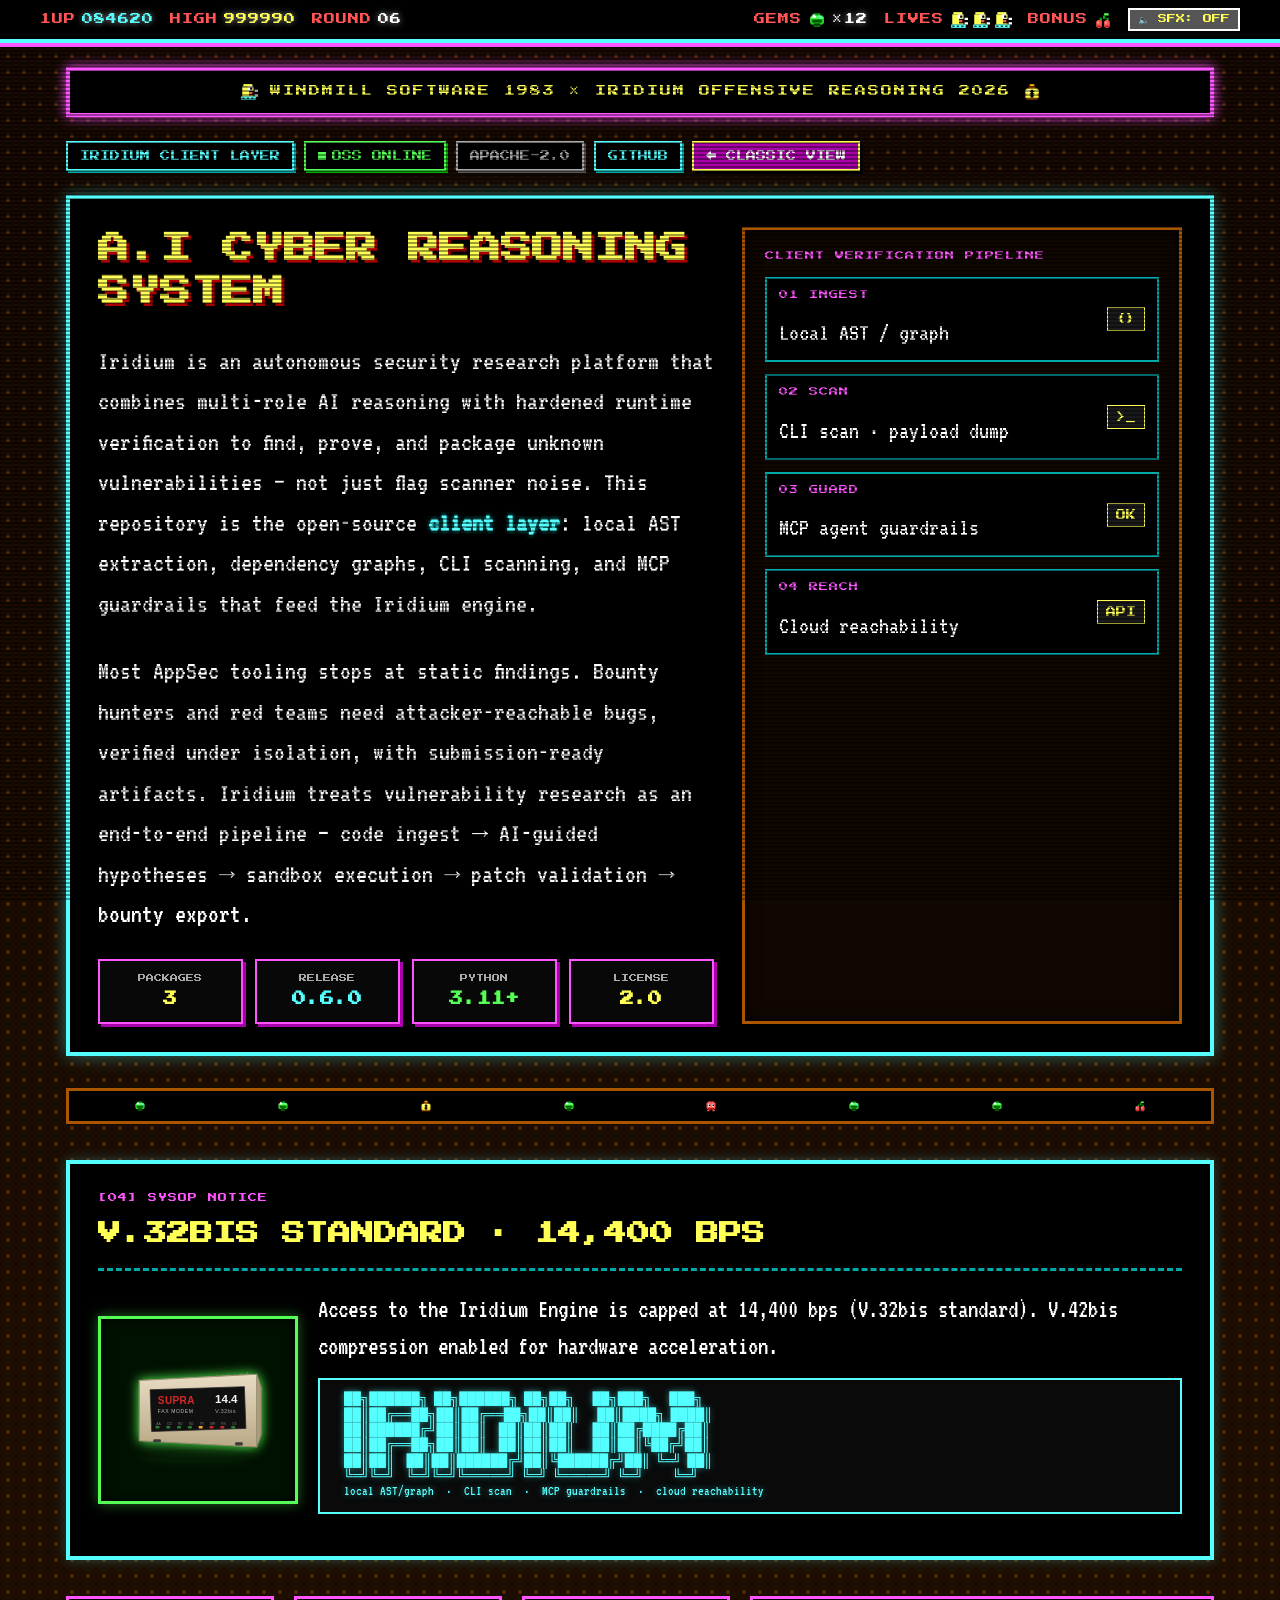
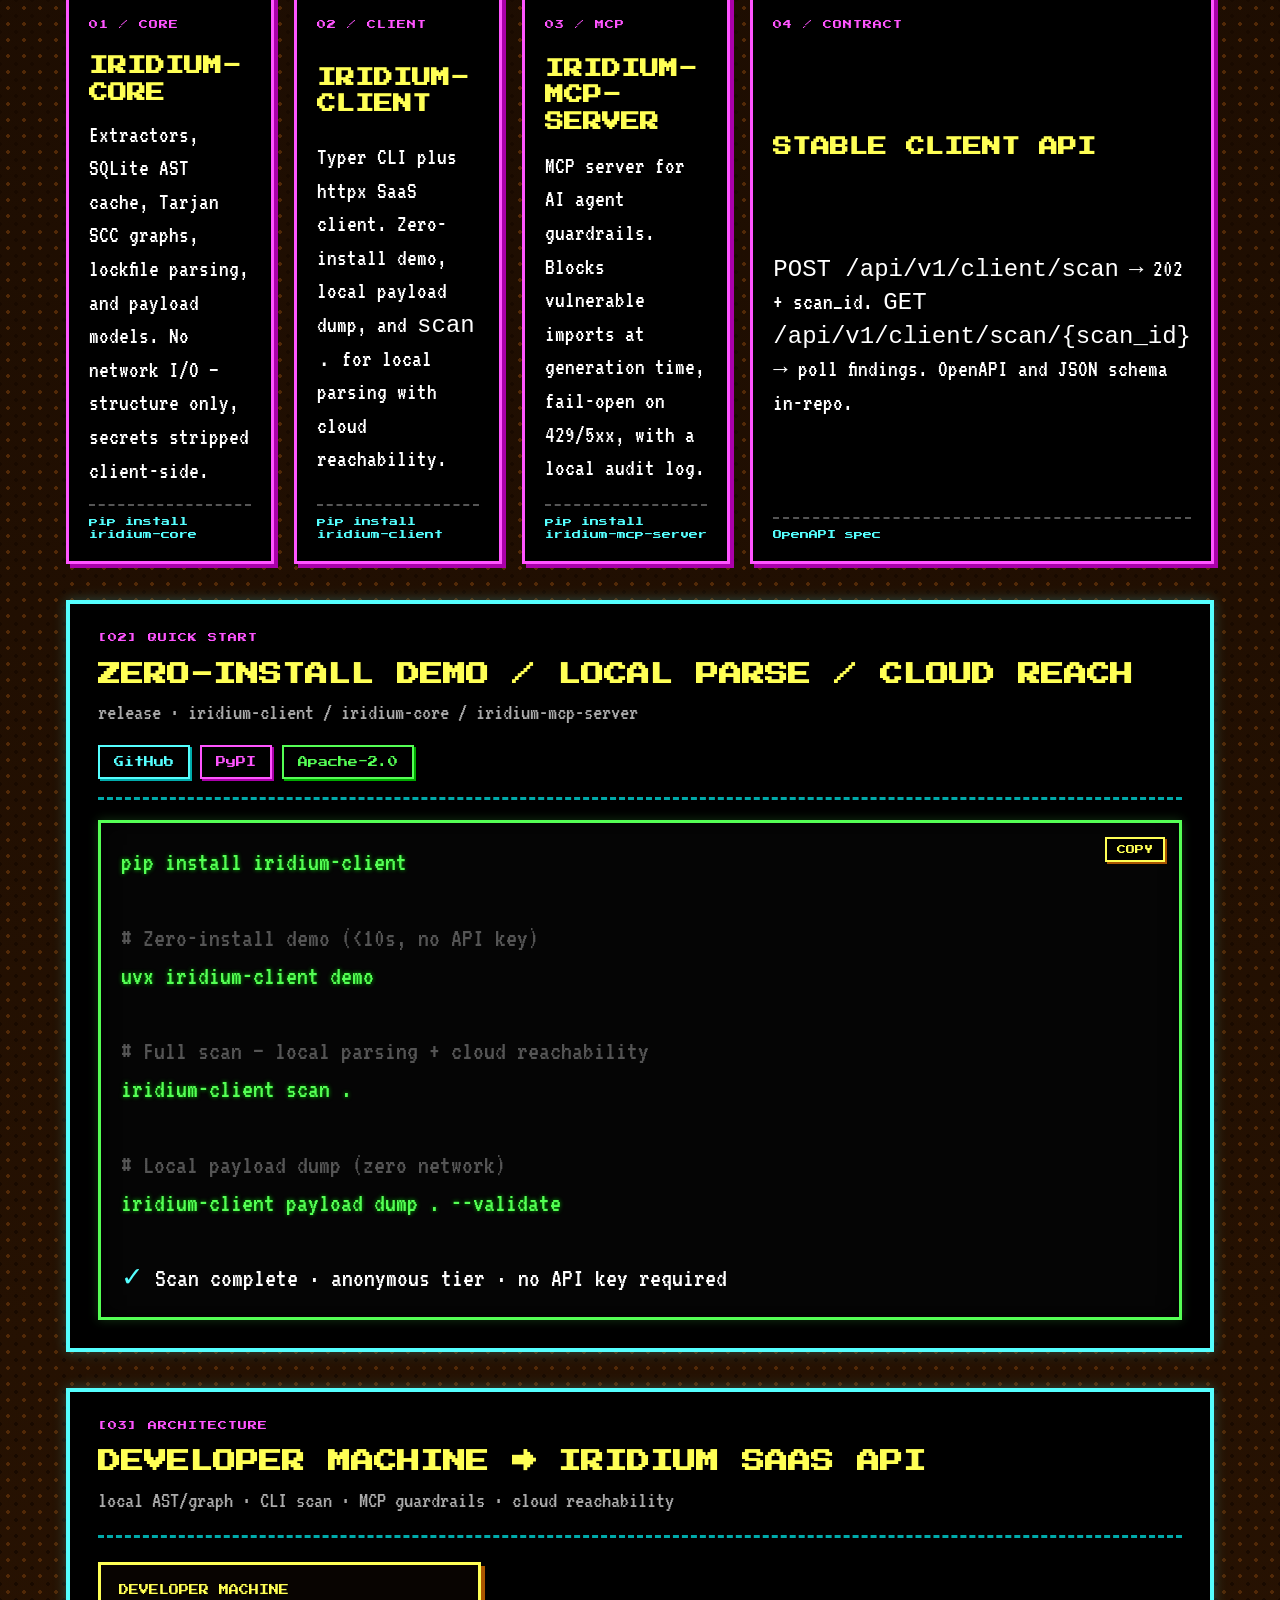
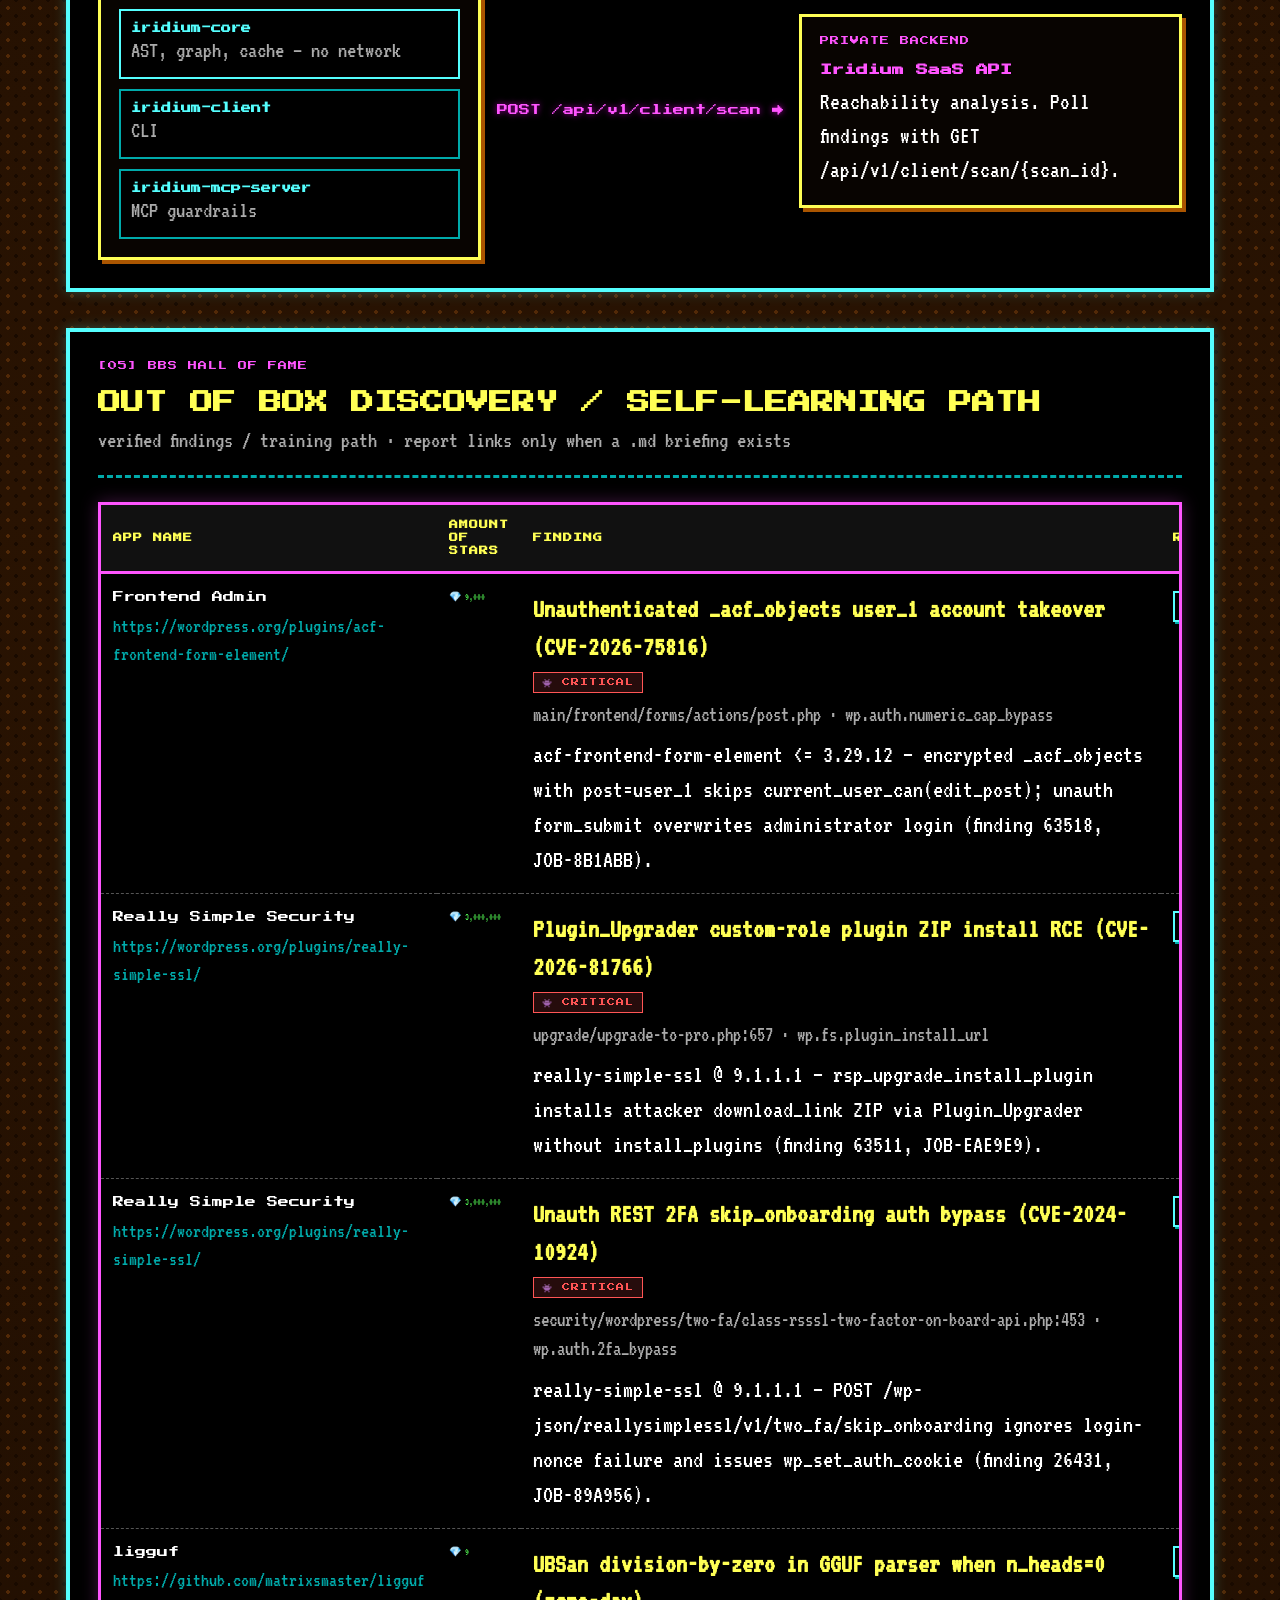
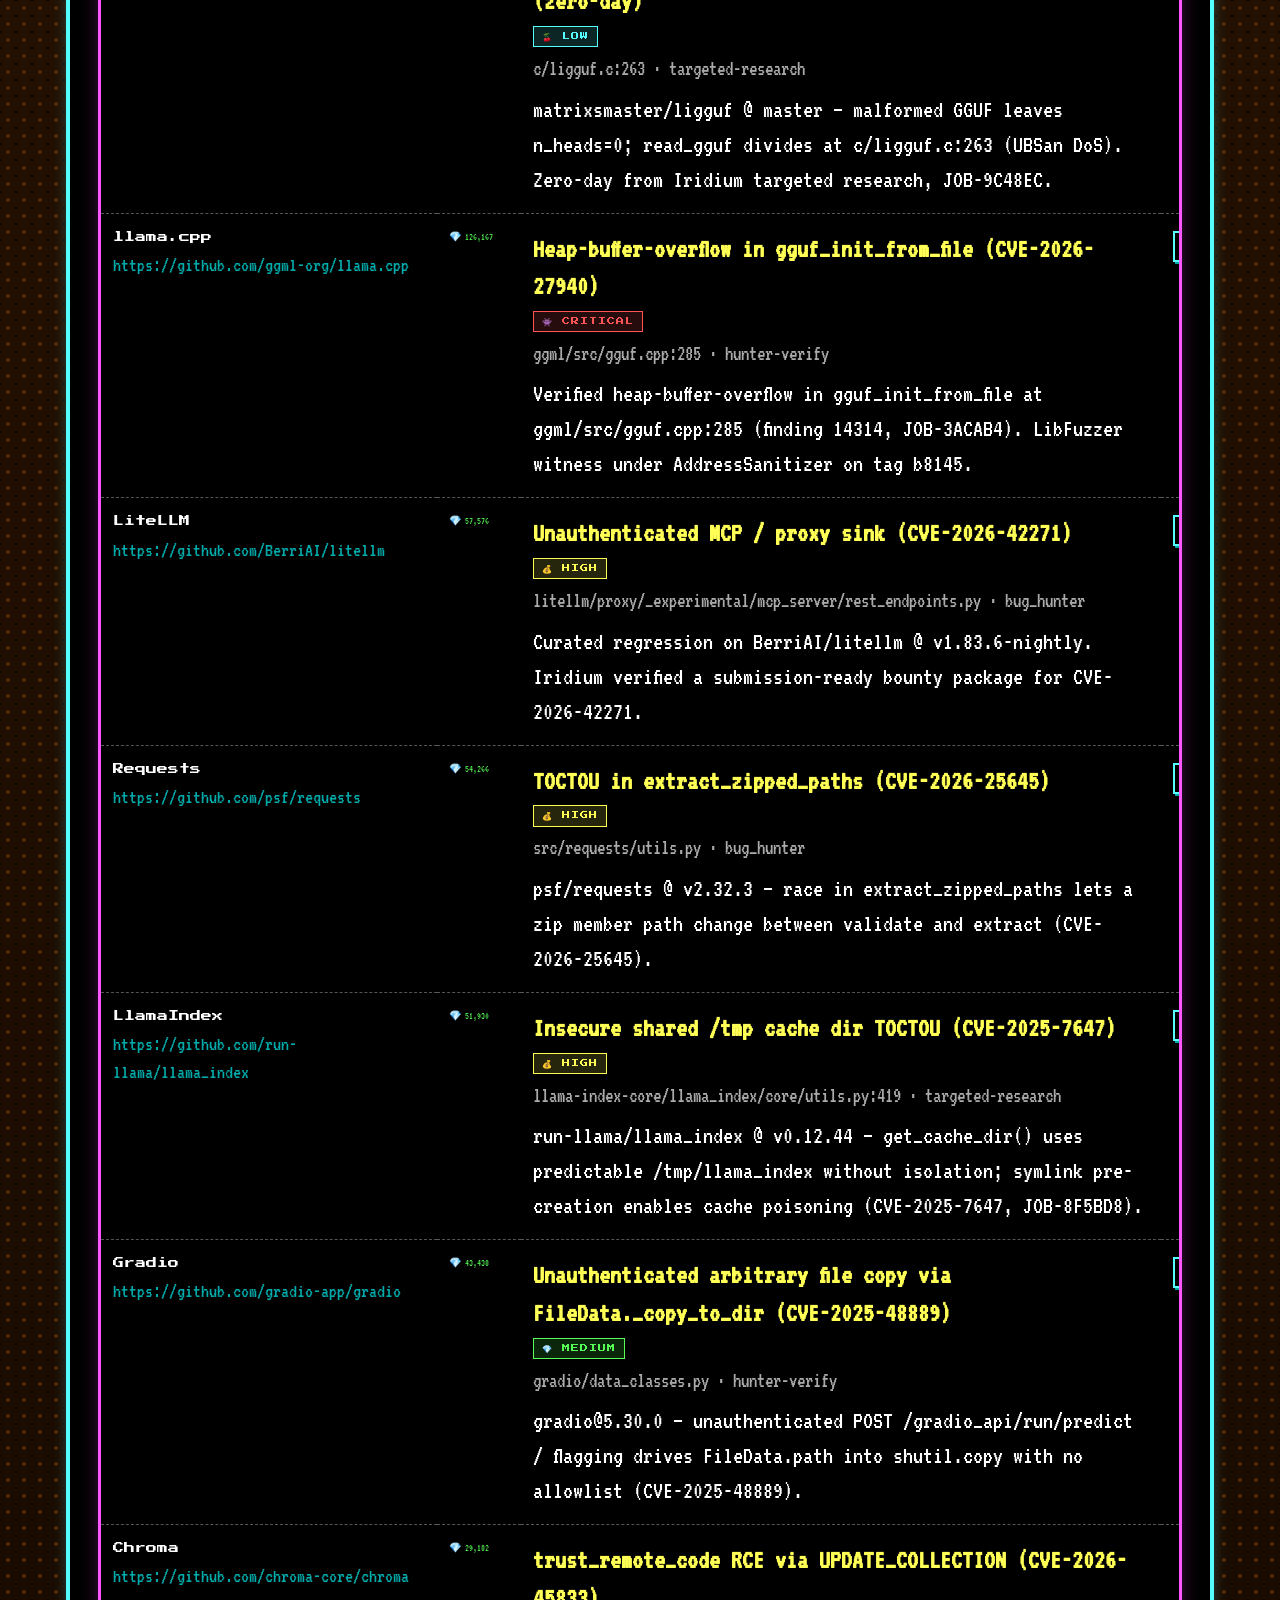
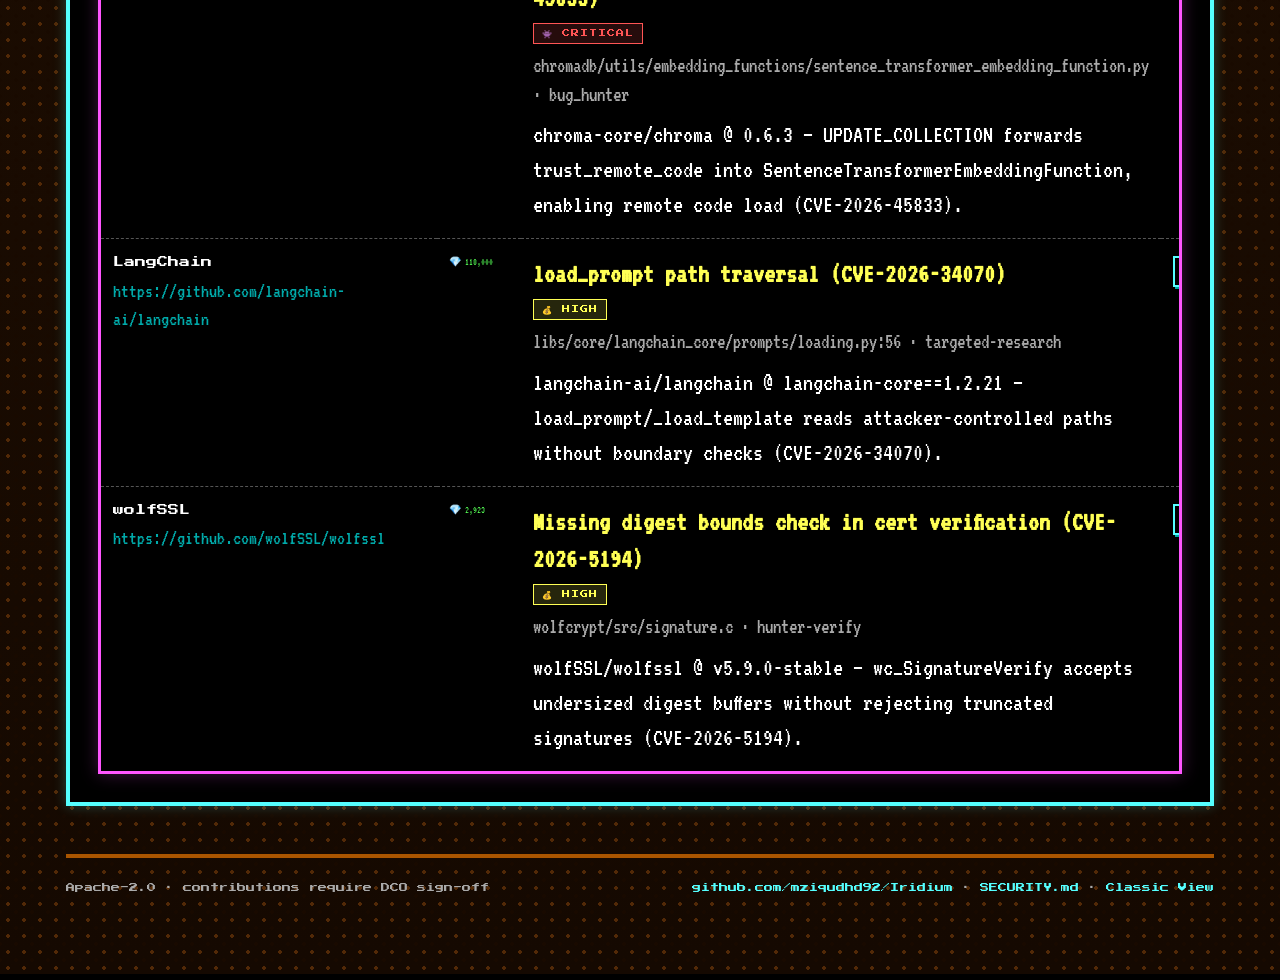
==== docs/digger/index.html @ cd2c3a5d "feat: add classic Digger arcade edition under /digger/ Co-authored-by: Cursor <cursoragent@cursor.co" ====
<!DOCTYPE html>
<html lang="en">
<head>
  <meta charset="UTF-8" />
  <meta name="viewport" content="width=device-width, initial-scale=1.0" />
  <title>Iridium — Digger Edition · A.I Cyber Reasoning System</title>
  <meta name="description" content="Classic 1983 Digger CGA arcade edition of the open-source Iridium client layer: local AST extraction, CLI scanning, MCP guardrails, and cloud reachability." />
  <meta name="theme-color" content="#000000" />
  <meta property="og:title" content="Iridium — Digger Arcade Edition" />
  <meta property="og:description" content="Open-source client layer for the Iridium offensive research platform in 1983 CGA Digger graphics and arcade style." />
  <meta property="og:type" content="website" />
  <link rel="icon" type="image/svg+xml" href="favicon.svg" />
  <link rel="stylesheet" href="styles.css" />
</head>
<body>
  <!-- Inline SVG sprites for Digger, Emeralds, Gold Bags, Nobbins -->
  <svg xmlns="http://www.w3.org/2000/svg" style="display:none;" shape-rendering="crispEdges">
    <defs>
      <symbol id="spr-digger" viewBox="0 0 16 16">
        <rect x="3" y="1" width="8" height="2" fill="#ffff55"/>
        <rect x="2" y="3" width="10" height="9" fill="#ffff55"/>
        <rect x="7" y="3" width="4" height="4" fill="#ffffff"/>
        <rect x="9" y="4" width="2" height="2" fill="#000000"/>
        <rect x="8" y="7" width="6" height="4" fill="#000000"/>
        <rect x="8" y="8" width="3" height="2" fill="#ff5555"/>
        <rect x="13" y="6" width="3" height="2" fill="#ffffff"/>
        <rect x="13" y="10" width="3" height="2" fill="#ffffff"/>
        <rect x="1" y="12" width="13" height="3" fill="#55ffff"/>
        <rect x="2" y="13" width="2" height="1" fill="#000000"/>
        <rect x="6" y="13" width="2" height="1" fill="#000000"/>
        <rect x="10" y="13" width="2" height="1" fill="#000000"/>
      </symbol>
      <symbol id="spr-emerald" viewBox="0 0 16 16">
        <rect x="5" y="2" width="6" height="12" fill="#00aa00"/>
        <rect x="3" y="4" width="10" height="8" fill="#55ff55"/>
        <rect x="2" y="5" width="12" height="6" fill="#55ff55"/>
        <rect x="3" y="7" width="10" height="4" fill="#00aa00"/>
        <rect x="4" y="8" width="8" height="2" fill="#005500"/>
        <rect x="4" y="4" width="3" height="2" fill="#ffffff"/>
        <rect x="4" y="3" width="2" height="1" fill="#ffffff"/>
        <rect x="9" y="4" width="2" height="1" fill="#55ffff"/>
        <rect x="11" y="5" width="1" height="2" fill="#55ffff"/>
        <rect x="5" y="11" width="6" height="2" fill="#003300"/>
      </symbol>
      <symbol id="spr-goldbag" viewBox="0 0 16 16">
        <rect x="6" y="1" width="4" height="2" fill="#ffaa00"/>
        <rect x="5" y="3" width="6" height="2" fill="#aa5500"/>
        <rect x="3" y="5" width="10" height="9" fill="#ffff55"/>
        <rect x="2" y="6" width="12" height="7" fill="#ffff55"/>
        <rect x="3" y="13" width="10" height="2" fill="#aa5500"/>
        <rect x="2" y="9" width="1" height="3" fill="#aa5500"/>
        <rect x="13" y="9" width="1" height="3" fill="#aa5500"/>
        <rect x="7" y="6" width="2" height="7" fill="#000000"/>
        <rect x="6" y="7" width="4" height="1" fill="#000000"/>
        <rect x="6" y="9" width="4" height="1" fill="#000000"/>
        <rect x="6" y="11" width="4" height="1" fill="#000000"/>
        <rect x="4" y="6" width="2" height="2" fill="#ffffff"/>
      </symbol>
      <symbol id="spr-nobbin" viewBox="0 0 16 16">
        <rect x="4" y="2" width="8" height="11" fill="#ff5555"/>
        <rect x="2" y="4" width="12" height="7" fill="#ff5555"/>
        <rect x="3" y="3" width="10" height="9" fill="#ff5555"/>
        <rect x="4" y="11" width="8" height="2" fill="#aa0000"/>
        <rect x="4" y="5" width="3" height="4" fill="#ffffff"/>
        <rect x="9" y="5" width="3" height="4" fill="#ffffff"/>
        <rect x="5" y="6" width="2" height="2" fill="#000000"/>
        <rect x="10" y="6" width="2" height="2" fill="#000000"/>
        <rect x="3" y="13" width="3" height="2" fill="#ff5555"/>
        <rect x="10" y="13" width="3" height="2" fill="#ff5555"/>
      </symbol>
      <symbol id="spr-cherry" viewBox="0 0 16 16">
        <rect x="9" y="2" width="4" height="2" fill="#55ff55"/>
        <rect x="8" y="4" width="2" height="3" fill="#00aa00"/>
        <rect x="5" y="6" width="2" height="3" fill="#00aa00"/>
        <rect x="11" y="6" width="2" height="3" fill="#00aa00"/>
        <rect x="2" y="9" width="5" height="5" fill="#ff5555"/>
        <rect x="3" y="8" width="3" height="7" fill="#ff5555"/>
        <rect x="3" y="10" width="1" height="1" fill="#ffffff"/>
        <rect x="3" y="13" width="3" height="1" fill="#aa0000"/>
        <rect x="9" y="9" width="5" height="5" fill="#ff5555"/>
        <rect x="10" y="8" width="3" height="7" fill="#ff5555"/>
        <rect x="10" y="10" width="1" height="1" fill="#ffffff"/>
        <rect x="10" y="13" width="3" height="1" fill="#aa0000"/>
      </symbol>
    </defs>
  </svg>

  <a class="skip" href="#main">SKIP TO CONTENT</a>

  <!-- TOP DIGGER ARCADE HUD -->
  <header class="arcade-hud" role="banner">
    <div class="hud-inner">
      <div class="hud-group">
        <div class="hud-item">
          <span class="hud-label blink">1UP</span>
          <span class="hud-val cyan" id="hud-score">084620</span>
        </div>
        <div class="hud-item">
          <span class="hud-label">HIGH</span>
          <span class="hud-val yellow">999990</span>
        </div>
        <div class="hud-item">
          <span class="hud-label">ROUND</span>
          <span class="hud-val">06</span>
        </div>
      </div>
      <div class="hud-group">
        <div class="hud-item">
          <span class="hud-label">GEMS</span>
          <svg class="hud-icon"><use href="#spr-emerald"/></svg>
          <span class="hud-val">×12</span>
        </div>
        <div class="hud-item">
          <span class="hud-label">LIVES</span>
          <div class="hud-lives">
            <svg class="hud-icon"><use href="#spr-digger"/></svg>
            <svg class="hud-icon"><use href="#spr-digger"/></svg>
            <svg class="hud-icon"><use href="#spr-digger"/></svg>
          </div>
        </div>
        <div class="hud-item">
          <span class="hud-label">BONUS</span>
          <svg class="hud-icon"><use href="#spr-cherry"/></svg>
        </div>
        <button id="sound-toggle" class="hud-btn" type="button" aria-label="Toggle retro sound effects">🔈 SFX: OFF</button>
      </div>
    </div>
  </header>

  <main id="main" class="wrap">
    <!-- ARCADE MARQUEE BANNER -->
    <div class="digger-marquee">
      <div class="marquee-text">
        <svg class="hud-icon"><use href="#spr-digger"/></svg>
        <span>WINDMILL SOFTWARE 1983 × IRIDIUM OFFENSIVE REASONING 2026</span>
        <svg class="hud-icon"><use href="#spr-goldbag"/></svg>
      </div>
    </div>

    <!-- KICKER NAVIGATION -->
    <div class="kicker">
      <span class="pill">Iridium Client Layer</span>
      <span class="pill live">Oss Online</span>
      <span class="pill mute">Apache-2.0</span>
      <a class="pill" href="https://github.com/mziqudhd92/Iridium" target="_blank" rel="noopener noreferrer">GitHub</a>
      <a class="pill digger-exit" href="../">← Classic View</a>
    </div>

    <!-- HERO SECTION -->
    <section class="hero">
      <div class="hero-grid">
        <div>
          <h1>A.I Cyber Reasoning System</h1>
          <p class="lede">
            Iridium is an autonomous security research platform that combines multi-role AI reasoning
            with hardened runtime verification to find, prove, and package unknown vulnerabilities —
            not just flag scanner noise. This repository is the open-source
            <strong>client layer</strong>: local AST extraction, dependency graphs, CLI scanning, and
            MCP guardrails that feed the Iridium engine.
          </p>
          <p class="lede">
            Most AppSec tooling stops at static findings. Bounty hunters and red teams need
            attacker-reachable bugs, verified under isolation, with submission-ready artifacts.
            Iridium treats vulnerability research as an end-to-end pipeline — code ingest →
            AI-guided hypotheses → sandbox execution → patch validation → bounty export.
          </p>

          <div class="stats">
            <div class="stat">
              <span>Packages</span>
              <strong>3</strong>
            </div>
            <div class="stat">
              <span>Release</span>
              <strong class="accent">0.6.0</strong>
            </div>
            <div class="stat">
              <span>Python</span>
              <strong class="ok">3.11+</strong>
            </div>
            <div class="stat">
              <span>License</span>
              <strong>2.0</strong>
            </div>
          </div>
        </div>

        <aside class="pipeline" aria-label="Client pipeline">
          <div class="mono-label">Client Verification Pipeline</div>
          <div class="steps">
            <div class="step">
              <div class="step-row">
                <div>
                  <div class="mono-label">01 Ingest</div>
                  <h3>Local AST / graph</h3>
                </div>
                <div class="glyph">{}</div>
              </div>
            </div>
            <div class="step">
              <div class="step-row">
                <div>
                  <div class="mono-label">02 Scan</div>
                  <h3>CLI scan · payload dump</h3>
                </div>
                <div class="glyph">&gt;_</div>
              </div>
            </div>
            <div class="step">
              <div class="step-row">
                <div>
                  <div class="mono-label">03 Guard</div>
                  <h3>MCP agent guardrails</h3>
                </div>
                <div class="glyph">OK</div>
              </div>
            </div>
            <div class="step">
              <div class="step-row">
                <div>
                  <div class="mono-label">04 Reach</div>
                  <h3>Cloud reachability</h3>
                </div>
                <div class="glyph">API</div>
              </div>
            </div>
          </div>
        </aside>
      </div>
    </section>

    <!-- ANIMATED DIGGER TUNNEL STRIP -->
    <div class="digger-tunnel-track" aria-hidden="true">
      <div class="tunnel-gems">
        <svg class="gem-crumb"><use href="#spr-emerald"/></svg>
        <svg class="gem-crumb"><use href="#spr-emerald"/></svg>
        <svg class="gem-crumb"><use href="#spr-goldbag"/></svg>
        <svg class="gem-crumb"><use href="#spr-emerald"/></svg>
        <svg class="gem-crumb"><use href="#spr-nobbin"/></svg>
        <svg class="gem-crumb"><use href="#spr-emerald"/></svg>
        <svg class="gem-crumb"><use href="#spr-emerald"/></svg>
        <svg class="gem-crumb"><use href="#spr-cherry"/></svg>
      </div>
      <div class="digger-cart-anim">
        <svg width="24" height="24"><use href="#spr-digger"/></svg>
      </div>
    </div>

    <!-- [04] SYSOP NOTICE -->
    <section class="panel" aria-labelledby="sysop">
      <div class="panel-head">
        <div>
          <div class="mono-label">[04] SysOp Notice</div>
          <h2 id="sysop">V.32bis standard · 14,400 bps</h2>
        </div>
      </div>
      <div class="sysop">
        <div class="sysop-screen">
          <img src="../assets/v32bis-modem.svg" width="220" height="150" alt="SupraFAXModem 14.4 V.32bis style illustration" />
        </div>
        <div>
          <p>
            Access to the Iridium Engine is capped at 14,400 bps (V.32bis standard).
            V.42bis compression enabled for hardware acceleration.
          </p>
          <pre class="nfo" aria-hidden="true">  ██╗██████╗ ██╗██████╗ ██╗██╗   ██╗███╗   ███╗
  ██║██╔══██╗██║██╔══██╗██║██║   ██║████╗ ████║
  ██║██████╔╝██║██║  ██║██║██║   ██║██╔████╔██║
  ██║██╔══██╗██║██║  ██║██║██║   ██║██║╚██╔╝██║
  ██║██║  ██║██║██████╔╝██║╚██████╔╝██║ ╚═╝ ██║
  ╚═╝╚═╝  ╚═╝╚═╝╚═════╝ ╚═╝ ╚═════╝ ╚═╝     ╚═╝
  local AST/graph  ·  CLI scan  ·  MCP guardrails  ·  cloud reachability</pre>
        </div>
      </div>
    </section>

    <!-- PACKAGES / MODULES -->
    <section class="modules" aria-label="Packages">
      <article class="module">
        <div class="mono-label">01 / Core</div>
        <h2>iridium-core</h2>
        <p>
          Extractors, SQLite AST cache, Tarjan SCC graphs, lockfile parsing, and payload models.
          No network I/O — structure only, secrets stripped client-side.
        </p>
        <a href="https://pypi.org/project/iridium-core/">pip install iridium-core</a>
      </article>
      <article class="module">
        <div class="mono-label">02 / Client</div>
        <h2>iridium-client</h2>
        <p>
          Typer CLI plus httpx SaaS client. Zero-install demo, local payload dump, and
          <code>scan .</code> for local parsing with cloud reachability.
        </p>
        <a href="https://pypi.org/project/iridium-client/">pip install iridium-client</a>
      </article>
      <article class="module">
        <div class="mono-label">03 / Mcp</div>
        <h2>iridium-mcp-server</h2>
        <p>
          MCP server for AI agent guardrails. Blocks vulnerable imports at generation time,
          fail-open on 429/5xx, with a local audit log.
        </p>
        <a href="https://pypi.org/project/iridium-mcp-server/">pip install iridium-mcp-server</a>
      </article>
      <article class="module">
        <div class="mono-label">04 / Contract</div>
        <h2>Stable client API</h2>
        <p>
          <code>POST /api/v1/client/scan</code> → 202 + scan_id.
          <code>GET /api/v1/client/scan/{scan_id}</code> → poll findings.
          OpenAPI and JSON schema in-repo.
        </p>
        <a href="https://github.com/mziqudhd92/Iridium/blob/main/openapi/client-scan-api-v1.yaml">OpenAPI spec</a>
      </article>
    </section>

    <!-- [02] QUICK START -->
    <section class="panel" aria-labelledby="quickstart">
      <div class="panel-head">
        <div>
          <div class="mono-label">[02] Quick Start</div>
          <h2 id="quickstart">zero-install demo / local parse / cloud reach</h2>
          <p>release · iridium-client / iridium-core / iridium-mcp-server</p>
        </div>
        <div class="actions">
          <a class="btn" href="https://github.com/mziqudhd92/Iridium">GitHub</a>
          <a class="btn ghost" href="https://pypi.org/project/iridium-client/">PyPI</a>
          <a class="btn ok" href="https://github.com/mziqudhd92/Iridium/blob/main/LICENSE">Apache-2.0</a>
        </div>
      </div>

      <div class="term-wrap">
        <button class="copy" type="button" data-copy="pip install iridium-client

# Zero-install demo (&lt;10s, no API key)
uvx iridium-client demo

# Full scan — local parsing + cloud reachability
iridium-client scan .

# Local payload dump (zero network)
iridium-client payload dump . --validate">COPY</button>
        <pre class="term"><span class="cmd">pip install iridium-client</span>

<span class="cmt"># Zero-install demo (&lt;10s, no API key)</span>
<span class="cmd">uvx iridium-client demo</span>

<span class="cmt"># Full scan — local parsing + cloud reachability</span>
<span class="cmd">iridium-client scan .</span>

<span class="cmt"># Local payload dump (zero network)</span>
<span class="cmd">iridium-client payload dump . --validate</span>

<span class="ok">✓</span> Scan complete · anonymous tier · no API key required</pre>
      </div>
    </section>

    <!-- [03] ARCHITECTURE -->
    <section class="panel" aria-labelledby="architecture">
      <div class="panel-head">
        <div>
          <div class="mono-label">[03] Architecture</div>
          <h2 id="architecture">developer machine → Iridium SaaS API</h2>
          <p>local AST/graph · CLI scan · MCP guardrails · cloud reachability</p>
        </div>
      </div>

      <div class="flow">
        <div class="local">
          <div class="local-title">Developer machine</div>
          <div class="nodes">
            <div class="node span">
              <strong>iridium-core</strong>
              <span>AST, graph, cache — no network</span>
            </div>
            <div class="node">
              <strong>iridium-client</strong>
              <span>CLI</span>
            </div>
            <div class="node">
              <strong>iridium-mcp-server</strong>
              <span>MCP guardrails</span>
            </div>
          </div>
        </div>
        <div class="arrow">POST /api/v1/client/scan →</div>
        <div class="arrow mobile">↓ POST /api/v1/client/scan</div>
        <div class="cloud">
          <div class="mono-label">Private backend</div>
          <strong>Iridium SaaS API</strong>
          <p>Reachability analysis. Poll findings with GET /api/v1/client/scan/{scan_id}.</p>
        </div>
      </div>
    </section>

    <!-- [05] BBS HALL OF FAME -->
    <section class="panel hall-of-fame" aria-labelledby="hall">
      <div class="panel-head">
        <div>
          <div class="mono-label">[05] BBS Hall Of Fame</div>
          <h2 id="hall">out of box discovery / self-learning path</h2>
          <p>verified findings / training path · report links only when a .md briefing exists</p>
        </div>
      </div>
      <div class="board-wrap" data-findings-board>
        <table class="board">
          <thead>
            <tr>
              <th>App Name</th>
              <th>Amount Of Stars</th>
              <th>Finding</th>
              <th>Report</th>
              <th>PoC</th>
            </tr>
          </thead>
          <tbody data-findings-rows>
            <tr>
              <td class="board-empty" colspan="5">LOADING ARCADE FINDINGS BOARD…</td>
            </tr>
          </tbody>
        </table>
      </div>
    </section>

    <footer>
      <span>Apache-2.0 · contributions require DCO sign-off</span>
      <span>
        <a href="https://github.com/mziqudhd92/Iridium">github.com/mziqudhd92/Iridium</a>
        ·
        <a href="https://github.com/mziqudhd92/Iridium/blob/main/SECURITY.md">SECURITY.md</a>
        ·
        <a href="../">Classic View</a>
      </span>
    </footer>
  </main>

  <!-- CRT TERMINAL MODAL -->
  <div id="term-modal" class="modal" hidden>
    <div class="crt" role="dialog" aria-modal="true" aria-labelledby="crt-title">
      <div class="crt-bar">
        <span id="crt-title" class="crt-title" data-crt-title>DIGGER TTY // 1983 IBM-PC</span>
        <button type="button" class="crt-x" data-crt-close aria-label="Close terminal">×</button>
      </div>
      <div class="crt-screen" data-crt-screen></div>
    </div>
  </div>

  <script src="audio.js"></script>
  <script src="board.js"></script>
</body>
</html>
---- docs/digger/styles.css ----
@import url('https://fonts.googleapis.com/css2?family=Press+Start+2P&family=VT323&display=swap');

:root {
  --cga-black: #000000;
  --cga-cyan: #55ffff;
  --cga-cyan-dim: #00aaaa;
  --cga-magenta: #ff55ff;
  --cga-magenta-dim: #aa00aa;
  --cga-white: #ffffff;
  --cga-gray: #aaaaaa;
  --cga-dark-gray: #555555;
  --cga-green: #55ff55;
  --cga-green-dim: #00aa00;
  --cga-red: #ff5555;
  --cga-red-dim: #aa0000;
  --cga-yellow: #ffff55;
  --cga-brown: #aa5500;
  --cga-dirt: #2e1502;
  --cga-dirt-dark: #190a00;
  --cga-dirt-light: #522907;

  --pixel-font: 'Press Start 2P', monospace, sans-serif;
  --terminal-font: 'VT323', 'Courier New', monospace;
}

*, *::before, *::after {
  box-sizing: border-box;
}

html {
  background-color: var(--cga-black);
  color: var(--cga-white);
  font-family: var(--terminal-font);
  font-size: 20px;
  line-height: 1.4;
  image-rendering: pixelated;
  scroll-behavior: smooth;
}

body {
  margin: 0;
  padding: 0;
  background-color: var(--cga-black);
  background-image: 
    radial-gradient(var(--cga-dirt-light) 15%, transparent 16%),
    radial-gradient(var(--cga-dirt-dark) 15%, transparent 16%),
    linear-gradient(to bottom, #150901 0%, #291302 50%, #150901 100%);
  background-size: 16px 16px, 16px 16px, 100% 100%;
  background-position: 0 0, 8px 8px, 0 0;
  position: relative;
  min-height: 100vh;
}

/* CRT Scanlines Overlay */
body::before {
  content: " ";
  display: block;
  position: fixed;
  top: 0; left: 0; bottom: 0; right: 0;
  background: linear-gradient(rgba(18, 16, 16, 0) 50%, rgba(0, 0, 0, 0.45) 50%);
  background-size: 100% 4px;
  z-index: 999;
  pointer-events: none;
  opacity: 0.85;
}

/* Subtle CRT phosphor screen flicker */
body::after {
  content: " ";
  display: block;
  position: fixed;
  top: 0; left: 0; bottom: 0; right: 0;
  background: rgba(85, 255, 255, 0.015);
  opacity: 0;
  z-index: 998;
  pointer-events: none;
  animation: crtFlicker 0.15s infinite;
}

@keyframes crtFlicker {
  0% { opacity: 0.02; }
  50% { opacity: 0; }
  100% { opacity: 0.03; }
}

/* Skip Link */
.skip {
  position: absolute;
  top: -999px;
  left: 10px;
  background: var(--cga-yellow);
  color: var(--cga-black);
  padding: 8px 16px;
  font-family: var(--pixel-font);
  font-size: 10px;
  z-index: 10000;
  text-decoration: none;
}
.skip:focus {
  top: 10px;
}

/* ARCADE TOP HUD BAR */
.arcade-hud {
  position: sticky;
  top: 0;
  z-index: 1000;
  background: var(--cga-black);
  border-bottom: 4px solid var(--cga-cyan);
  box-shadow: 0 4px 0 var(--cga-magenta);
  padding: 8px 16px;
}

.hud-inner {
  max-width: 1200px;
  margin: 0 auto;
  display: flex;
  flex-wrap: wrap;
  align-items: center;
  justify-content: space-between;
  gap: 12px;
  font-family: var(--pixel-font);
  font-size: 11px;
  letter-spacing: 1px;
}

.hud-group {
  display: flex;
  align-items: center;
  gap: 16px;
  flex-wrap: wrap;
}

.hud-item {
  display: flex;
  align-items: center;
  gap: 6px;
}

.hud-label {
  color: var(--cga-red);
}
.hud-label.blink {
  animation: hudBlink 0.9s step-start infinite;
}
@keyframes hudBlink {
  50% { opacity: 0; }
}

.hud-val {
  color: var(--cga-white);
  text-shadow: 0 0 6px rgba(255, 255, 255, 0.6);
}

.hud-val.cyan {
  color: var(--cga-cyan);
}
.hud-val.yellow {
  color: var(--cga-yellow);
}

.score-pop {
  animation: popScale 0.3s ease-out;
  color: var(--cga-green) !important;
}
@keyframes popScale {
  0% { transform: scale(1); }
  50% { transform: scale(1.35); }
  100% { transform: scale(1); }
}

.hud-lives {
  display: flex;
  gap: 4px;
}

.hud-icon {
  width: 18px;
  height: 18px;
  vertical-align: middle;
}

.hud-btn {
  background: var(--cga-dark-gray);
  border: 2px solid var(--cga-white);
  color: var(--cga-yellow);
  font-family: var(--pixel-font);
  font-size: 9px;
  padding: 4px 8px;
  cursor: pointer;
  text-transform: uppercase;
  transition: all 0.1s;
}
.hud-btn:hover {
  background: var(--cga-cyan-dim);
  color: var(--cga-white);
}
.hud-btn.sfx-active {
  background: var(--cga-green-dim);
  color: var(--cga-white);
  border-color: var(--cga-green);
}

/* MAIN WRAPPER */
.wrap {
  max-width: 1180px;
  margin: 0 auto;
  padding: 24px 16px 80px;
}

/* MARQUEE BANNER */
.digger-marquee {
  background: var(--cga-black);
  border: 4px solid var(--cga-magenta);
  box-shadow: 0 0 12px var(--cga-magenta);
  padding: 12px 16px;
  margin-bottom: 24px;
  text-align: center;
}
.marquee-text {
  font-family: var(--pixel-font);
  font-size: 11px;
  color: var(--cga-yellow);
  text-transform: uppercase;
  letter-spacing: 2px;
  display: flex;
  align-items: center;
  justify-content: center;
  gap: 12px;
  flex-wrap: wrap;
}

/* KICKER PILLS */
.kicker {
  display: flex;
  flex-wrap: wrap;
  gap: 10px;
  margin-bottom: 24px;
}

.pill {
  display: inline-flex;
  align-items: center;
  gap: 6px;
  background: var(--cga-black);
  border: 2px solid var(--cga-cyan);
  color: var(--cga-cyan);
  font-family: var(--pixel-font);
  font-size: 10px;
  padding: 6px 12px;
  text-decoration: none;
  text-transform: uppercase;
  box-shadow: 2px 2px 0 var(--cga-cyan-dim);
}

.pill.live {
  border-color: var(--cga-green);
  color: var(--cga-green);
  box-shadow: 2px 2px 0 var(--cga-green-dim);
}
.pill.live::before {
  content: "";
  display: inline-block;
  width: 8px;
  height: 8px;
  background: var(--cga-green);
  animation: pulseDot 1s infinite alternate;
}
@keyframes pulseDot {
  0% { opacity: 0.3; }
  100% { opacity: 1; }
}

.pill.mute {
  border-color: var(--cga-gray);
  color: var(--cga-gray);
  box-shadow: 2px 2px 0 var(--cga-dark-gray);
}

.pill.accent {
  border-color: var(--cga-magenta);
  color: var(--cga-magenta);
  box-shadow: 2px 2px 0 var(--cga-magenta-dim);
}

.pill.digger-exit {
  background: var(--cga-magenta-dim);
  border-color: var(--cga-yellow);
  color: var(--cga-white);
  box-shadow: 3px 3px 0 var(--cga-black);
  animation: exitGlow 2s infinite alternate;
}
@keyframes exitGlow {
  0% { border-color: var(--cga-yellow); }
  100% { border-color: var(--cga-cyan); }
}

/* HERO SECTION */
.hero {
  background: var(--cga-black);
  border: 4px solid var(--cga-cyan);
  box-shadow: 0 0 16px rgba(85, 255, 255, 0.4), inset 0 0 20px rgba(0, 0, 0, 0.8);
  padding: 28px;
  position: relative;
  margin-bottom: 32px;
}

.hero::after {
  content: "";
  position: absolute;
  top: -12px; right: 24px;
  background: var(--cga-black);
  padding: 0 8px;
  font-family: var(--pixel-font);
  font-size: 9px;
  color: var(--cga-magenta);
  text-transform: uppercase;
}

.hero-grid {
  display: grid;
  grid-template-columns: 1fr;
  gap: 28px;
}
@media (min-width: 900px) {
  .hero-grid {
    grid-template-columns: 1.4fr 1fr;
  }
}

h1 {
  font-family: var(--pixel-font);
  font-size: 1.55rem;
  line-height: 1.4;
  color: var(--cga-yellow);
  text-shadow: 3px 3px 0 var(--cga-red-dim);
  margin: 0 0 18px 0;
  text-transform: uppercase;
}

.lede {
  font-family: var(--terminal-font);
  font-size: 1.35rem;
  line-height: 1.5;
  color: var(--cga-white);
  margin-bottom: 16px;
}
.lede strong {
  color: var(--cga-cyan);
  text-shadow: 0 0 4px var(--cga-cyan-dim);
}

/* STATS - ARCADE DIGITAL COUNTERS */
.stats {
  display: grid;
  grid-template-columns: repeat(2, 1fr);
  gap: 12px;
  margin-top: 24px;
}
@media (min-width: 500px) {
  .stats {
    grid-template-columns: repeat(4, 1fr);
  }
}

.stat {
  background: #080808;
  border: 2px solid var(--cga-magenta);
  padding: 12px 10px;
  text-align: center;
  box-shadow: 3px 3px 0 var(--cga-magenta-dim);
}
.stat span {
  display: block;
  font-family: var(--pixel-font);
  font-size: 8px;
  color: var(--cga-gray);
  text-transform: uppercase;
  margin-bottom: 6px;
}
.stat strong {
  display: block;
  font-family: var(--pixel-font);
  font-size: 14px;
  color: var(--cga-yellow);
}
.stat strong.accent {
  color: var(--cga-cyan);
}
.stat strong.ok {
  color: var(--cga-green);
}

/* PIPELINE ASIDE - EXCAVATED SHAFT */
.pipeline {
  background: #110702;
  border: 3px solid var(--cga-brown);
  padding: 20px;
  position: relative;
  box-shadow: inset 0 0 16px #000000;
}

.mono-label {
  font-family: var(--pixel-font);
  font-size: 9px;
  color: var(--cga-magenta);
  text-transform: uppercase;
  letter-spacing: 1px;
  margin-bottom: 14px;
}

.steps {
  display: flex;
  flex-direction: column;
  gap: 12px;
}

.step {
  background: var(--cga-black);
  border: 2px solid var(--cga-cyan-dim);
  padding: 10px 12px;
  position: relative;
  transition: transform 0.1s;
}
.step:hover {
  transform: translateX(4px);
  border-color: var(--cga-cyan);
  box-shadow: 2px 2px 0 var(--cga-cyan);
}

.step-row {
  display: flex;
  align-items: center;
  justify-content: space-between;
  gap: 8px;
}

.step h3 {
  margin: 4px 0 0;
  font-family: var(--terminal-font);
  font-size: 1.25rem;
  color: var(--cga-white);
  font-weight: normal;
}

.glyph {
  font-family: var(--pixel-font);
  font-size: 10px;
  color: var(--cga-yellow);
  background: #1a1a1a;
  border: 1px solid var(--cga-yellow);
  padding: 4px 8px;
}

/* GENERAL ARCADE PANEL */
.panel {
  background: var(--cga-black);
  border: 4px solid var(--cga-cyan);
  box-shadow: 0 0 12px rgba(85, 255, 255, 0.25);
  padding: 28px;
  margin-top: 36px;
  position: relative;
}

.panel-head {
  display: flex;
  flex-wrap: wrap;
  align-items: flex-end;
  justify-content: space-between;
  gap: 16px;
  padding-bottom: 18px;
  border-bottom: 3px dashed var(--cga-cyan-dim);
  margin-bottom: 20px;
}

.panel-head h2 {
  margin: 8px 0 0;
  font-family: var(--pixel-font);
  font-size: 1.15rem;
  color: var(--cga-yellow);
  text-transform: uppercase;
  line-height: 1.4;
}

.panel-head p {
  margin: 6px 0 0;
  font-family: var(--terminal-font);
  font-size: 1.15rem;
  color: var(--cga-gray);
}

/* SYSOP NOTICE PANEL */
.sysop {
  display: grid;
  gap: 20px;
  margin-top: 20px;
  align-items: center;
}
@media (min-width: 720px) {
  .sysop {
    grid-template-columns: 200px 1fr;
  }
}

.sysop-screen {
  background: #001100;
  border: 3px solid var(--cga-green);
  box-shadow: 0 0 12px rgba(85, 255, 85, 0.4), inset 0 0 12px rgba(0, 0, 0, 0.9);
  padding: 12px;
  text-align: center;
}

.sysop-screen img {
  width: 100%;
  max-width: 180px;
  filter: drop-shadow(0 0 6px var(--cga-green));
}

.sysop p {
  font-family: var(--terminal-font);
  font-size: 1.3rem;
  color: var(--cga-white);
  margin: 0 0 12px 0;
}

.nfo {
  background: #0a0a0a;
  border: 2px solid var(--cga-cyan);
  padding: 12px;
  overflow-x: auto;
  font-family: var(--terminal-font);
  font-size: 14px;
  line-height: 1.1;
  color: var(--cga-cyan);
  white-space: pre;
  text-shadow: 0 0 6px rgba(85, 255, 255, 0.5);
}

/* MODULES / PACKAGES CARDS */
.modules {
  display: grid;
  grid-template-columns: 1fr;
  gap: 20px;
  margin-top: 36px;
}
@media (min-width: 600px) {
  .modules {
    grid-template-columns: repeat(2, 1fr);
  }
}
@media (min-width: 1000px) {
  .modules {
    grid-template-columns: repeat(4, 1fr);
  }
}

.module {
  background: var(--cga-black);
  border: 3px solid var(--cga-magenta);
  box-shadow: 4px 4px 0 var(--cga-magenta-dim);
  padding: 20px;
  display: flex;
  flex-direction: column;
  justify-content: space-between;
  position: relative;
  transition: transform 0.1s, box-shadow 0.1s;
}
.module:hover {
  transform: translateY(-4px);
  box-shadow: 4px 8px 0 var(--cga-cyan);
  border-color: var(--cga-cyan);
}

.module h2 {
  font-family: var(--pixel-font);
  font-size: 0.95rem;
  color: var(--cga-yellow);
  margin: 8px 0 12px 0;
  text-transform: uppercase;
}

.module p {
  font-family: var(--terminal-font);
  font-size: 1.2rem;
  color: var(--cga-white);
  line-height: 1.4;
  margin: 0 0 16px 0;
}

.module a {
  font-family: var(--pixel-font);
  font-size: 9px;
  color: var(--cga-cyan);
  text-decoration: none;
  border-top: 2px dashed var(--cga-dark-gray);
  padding-top: 10px;
  display: inline-block;
  transition: color 0.1s;
}
.module a:hover {
  color: var(--cga-green);
}

/* BUTTONS */
.actions {
  display: flex;
  flex-wrap: wrap;
  gap: 10px;
}

.btn {
  display: inline-flex;
  align-items: center;
  gap: 6px;
  background: var(--cga-black);
  border: 2px solid var(--cga-cyan);
  color: var(--cga-cyan);
  padding: 8px 14px;
  font-family: var(--pixel-font);
  font-size: 10px;
  text-decoration: none;
  cursor: pointer;
  box-shadow: 2px 2px 0 var(--cga-cyan-dim);
  transition: all 0.1s;
}
.btn:hover {
  background: var(--cga-cyan-dim);
  color: var(--cga-white);
  box-shadow: 1px 1px 0 var(--cga-black);
}

.btn.ghost {
  border-color: var(--cga-magenta);
  color: var(--cga-magenta);
  box-shadow: 2px 2px 0 var(--cga-magenta-dim);
}
.btn.ghost:hover {
  background: var(--cga-magenta-dim);
  color: var(--cga-white);
}

.btn.ok {
  border-color: var(--cga-green);
  color: var(--cga-green);
  box-shadow: 2px 2px 0 var(--cga-green-dim);
}
.btn.ok:hover {
  background: var(--cga-green-dim);
  color: var(--cga-white);
}

/* QUICK START TERMINAL BOX */
.term-wrap {
  position: relative;
  background: #050505;
  border: 3px solid var(--cga-green);
  box-shadow: inset 0 0 18px rgba(0, 0, 0, 0.95), 0 0 10px rgba(85, 255, 85, 0.2);
  padding: 20px;
  margin-top: 18px;
}

.copy {
  position: absolute;
  top: 14px;
  right: 14px;
  background: var(--cga-black);
  border: 2px solid var(--cga-yellow);
  color: var(--cga-yellow);
  font-family: var(--pixel-font);
  font-size: 9px;
  padding: 6px 10px;
  cursor: pointer;
  box-shadow: 2px 2px 0 var(--cga-brown);
}
.copy:hover {
  background: var(--cga-yellow);
  color: var(--cga-black);
}

.term {
  margin: 0;
  font-family: var(--terminal-font);
  font-size: 1.35rem;
  line-height: 1.4;
  color: var(--cga-white);
  white-space: pre-wrap;
  word-break: break-all;
}

.cmd {
  color: var(--cga-green);
  text-shadow: 0 0 4px var(--cga-green-dim);
}
.cmt {
  color: var(--cga-dark-gray);
}
.ok {
  color: var(--cga-cyan);
}

/* ARCHITECTURE MINING FLOW */
.flow {
  display: grid;
  gap: 16px;
  margin-top: 24px;
}
@media (min-width: 860px) {
  .flow {
    grid-template-columns: 1fr auto 1fr;
    align-items: center;
  }
}

.local, .cloud {
  background: #080401;
  border: 3px solid var(--cga-yellow);
  box-shadow: 4px 4px 0 var(--cga-brown);
  padding: 18px;
}

.local-title {
  font-family: var(--pixel-font);
  font-size: 10px;
  color: var(--cga-yellow);
  text-transform: uppercase;
  margin-bottom: 12px;
}

.nodes {
  display: grid;
  gap: 10px;
}

.node {
  background: var(--cga-black);
  border: 2px solid var(--cga-cyan-dim);
  padding: 10px;
}
.node.span {
  border-color: var(--cga-cyan);
}
.node strong {
  display: block;
  font-family: var(--pixel-font);
  font-size: 10px;
  color: var(--cga-cyan);
}
.node span {
  font-family: var(--terminal-font);
  font-size: 1.15rem;
  color: var(--cga-gray);
}

.arrow {
  display: none;
  font-family: var(--pixel-font);
  font-size: 11px;
  color: var(--cga-magenta);
  text-align: center;
  text-shadow: 0 0 6px var(--cga-magenta-dim);
  animation: arrowPulse 1.2s infinite alternate;
}
@keyframes arrowPulse {
  0% { transform: scale(1); }
  100% { transform: scale(1.08); }
}

.arrow.mobile {
  display: block;
}
@media (min-width: 860px) {
  .arrow {
    display: block;
  }
  .arrow.mobile {
    display: none;
  }
}

.cloud strong {
  display: block;
  font-family: var(--pixel-font);
  font-size: 12px;
  color: var(--cga-magenta);
  margin-top: 6px;
}
.cloud p {
  font-family: var(--terminal-font);
  font-size: 1.2rem;
  color: var(--cga-white);
  margin: 8px 0 0 0;
}

/* DIGGER HIGH SCORE BOARD (HALL OF FAME) */
.board-wrap {
  margin-top: 24px;
  overflow-x: auto;
  border: 3px solid var(--cga-magenta);
  box-shadow: 0 0 16px rgba(255, 85, 255, 0.25);
  background: var(--cga-black);
}

.board {
  width: 100%;
  min-width: 860px;
  border-collapse: collapse;
  text-align: left;
}

.board th {
  padding: 14px 12px;
  font-family: var(--pixel-font);
  font-size: 9px;
  letter-spacing: 1px;
  text-transform: uppercase;
  color: var(--cga-yellow);
  background: #111111;
  border-bottom: 3px solid var(--cga-magenta);
}

.board td {
  padding: 16px 12px;
  vertical-align: top;
  border-top: 1px dashed var(--cga-dark-gray);
  font-family: var(--terminal-font);
}

.board tr:hover td {
  background: rgba(85, 255, 255, 0.05);
}

.board-app {
  font-family: var(--pixel-font);
  font-size: 11px;
  color: var(--cga-white);
}

.board-repo, .board-repo a {
  margin-top: 6px;
  font-family: var(--terminal-font);
  font-size: 1rem;
  color: var(--cga-cyan-dim);
  text-decoration: none;
}
.board-repo a:hover {
  color: var(--cga-cyan);
  text-decoration: underline;
}

.board-stars {
  font-family: var(--pixel-font);
  font-size: 10px;
  color: var(--cga-green);
  white-space: nowrap;
}

.gem-sparkle {
  display: inline-block;
  animation: gemGlint 1.8s infinite;
}
@keyframes gemGlint {
  0%, 100% { transform: scale(1); filter: brightness(1); }
  50% { transform: scale(1.25); filter: brightness(1.5) drop-shadow(0 0 4px var(--cga-green)); }
}

.board-title {
  font-family: var(--terminal-font);
  font-size: 1.35rem;
  font-weight: bold;
  color: var(--cga-yellow);
}

.board-sev {
  display: inline-block;
  margin-top: 6px;
  padding: 4px 8px;
  font-family: var(--pixel-font);
  font-size: 8px;
  text-transform: uppercase;
  letter-spacing: 1px;
  border: 1px solid;
}
.board-sev.sev-critical {
  color: var(--cga-red);
  border-color: var(--cga-red);
  background: rgba(255, 85, 85, 0.15);
}
.board-sev.sev-high {
  color: var(--cga-yellow);
  border-color: var(--cga-yellow);
  background: rgba(255, 255, 85, 0.15);
}
.board-sev.sev-medium {
  color: var(--cga-green);
  border-color: var(--cga-green);
  background: rgba(85, 255, 85, 0.15);
}
.board-sev.sev-low {
  color: var(--cga-cyan);
  border-color: var(--cga-cyan);
  background: rgba(85, 255, 255, 0.15);
}

.board-meta {
  margin-top: 6px;
  font-family: var(--terminal-font);
  font-size: 1.05rem;
  color: var(--cga-gray);
}

.board-sum {
  margin: 8px 0 0;
  font-family: var(--terminal-font);
  font-size: 1.25rem;
  line-height: 1.4;
  color: var(--cga-white);
}

.board-btn {
  font-family: var(--pixel-font);
  font-size: 9px;
  padding: 8px 12px;
  white-space: nowrap;
}

.board-empty {
  text-align: center;
  padding: 36px;
  font-family: var(--pixel-font);
  font-size: 11px;
  color: var(--cga-red);
}

/* FOOTER */
footer {
  margin-top: 48px;
  padding-top: 24px;
  border-top: 4px solid var(--cga-brown);
  display: flex;
  flex-wrap: wrap;
  justify-content: space-between;
  align-items: center;
  gap: 16px;
  font-family: var(--pixel-font);
  font-size: 9px;
  color: var(--cga-gray);
}

footer a {
  color: var(--cga-cyan);
  text-decoration: none;
}
footer a:hover {
  color: var(--cga-yellow);
}

/* CRT TERMINAL MODAL */
.modal {
  position: fixed;
  top: 0; left: 0; width: 100%; height: 100%;
  background: rgba(0, 0, 0, 0.85);
  display: flex;
  align-items: center;
  justify-content: center;
  padding: 20px;
  z-index: 10000;
}
.modal[hidden] {
  display: none;
}

.crt {
  width: 100%;
  max-width: 900px;
  max-height: 90vh;
  background: #000c05;
  border: 8px solid #222222;
  outline: 4px solid var(--cga-green);
  box-shadow: 0 0 30px rgba(85, 255, 85, 0.45);
  display: flex;
  flex-direction: column;
  overflow: hidden;
  position: relative;
}

.crt-bar {
  background: #111111;
  border-bottom: 3px solid var(--cga-green);
  padding: 8px 14px;
  display: flex;
  align-items: center;
  justify-content: space-between;
}

.crt-title {
  font-family: var(--pixel-font);
  font-size: 10px;
  color: var(--cga-green);
}

.crt-x {
  background: var(--cga-red);
  color: var(--cga-black);
  border: none;
  font-family: var(--pixel-font);
  font-size: 11px;
  padding: 4px 8px;
  cursor: pointer;
  font-weight: bold;
}

.crt-screen {
  padding: 24px;
  overflow-y: auto;
  font-family: var(--terminal-font);
  font-size: 1.35rem;
  line-height: 1.4;
  color: var(--cga-green);
  text-shadow: 0 0 4px rgba(85, 255, 85, 0.6);
}

.crt-banner {
  font-family: var(--pixel-font);
  font-size: 13px;
  color: var(--cga-yellow);
  border-bottom: 2px dashed var(--cga-yellow);
  padding-bottom: 8px;
  margin-bottom: 16px;
  text-transform: uppercase;
}

.crt-h {
  font-family: var(--pixel-font);
  font-size: 10px;
  color: var(--cga-cyan);
  margin: 18px 0 8px 0;
  text-transform: uppercase;
}

.crt-p {
  color: var(--cga-white);
  margin-bottom: 12px;
}

.crt-list {
  margin: 8px 0 16px 20px;
  color: var(--cga-white);
}

.crt-code {
  background: #000000;
  border: 2px solid var(--cga-cyan-dim);
  padding: 12px;
  overflow-x: auto;
  margin: 12px 0;
  color: var(--cga-cyan);
}

.crt-code-line {
  display: flex;
  gap: 12px;
}
.crt-code-line .n {
  color: var(--cga-dark-gray);
  user-select: none;
}
.crt-code-line .src {
  white-space: pre;
}

.crt-cursor {
  display: inline-block;
  width: 10px;
  height: 1.2rem;
  background: var(--cga-green);
  animation: crtBlink 0.8s step-start infinite;
  vertical-align: text-bottom;
}
@keyframes crtBlink {
  50% { opacity: 0; }
}

.crt-dim {
  color: var(--cga-gray);
}
.crt-ok {
  color: var(--cga-green);
}
.crt-warn {
  color: var(--cga-red);
}

/* DIGGER ANIMATION STRIP */
.digger-tunnel-track {
  background: var(--cga-black);
  border: 3px solid var(--cga-brown);
  height: 36px;
  position: relative;
  overflow: hidden;
  margin: 16px 0 24px;
}
.digger-cart-anim {
  position: absolute;
  top: 6px;
  left: -40px;
  width: 24px;
  height: 24px;
  animation: diggerDrive 12s linear infinite;
}
@keyframes diggerDrive {
  0% { left: -40px; transform: scaleX(1); }
  48% { left: calc(100% + 10px); transform: scaleX(1); }
  50% { left: calc(100% + 10px); transform: scaleX(-1); }
  98% { left: -40px; transform: scaleX(-1); }
  100% { left: -40px; transform: scaleX(1); }
}

.tunnel-gems {
  display: flex;
  justify-content: space-around;
  align-items: center;
  height: 100%;
}
.gem-crumb {
  width: 12px;
  height: 12px;
}

@media (max-width: 600px) {
  h1 { font-size: 1.15rem; }
  .panel { padding: 18px; }
  .hud-inner { font-size: 9px; }
}
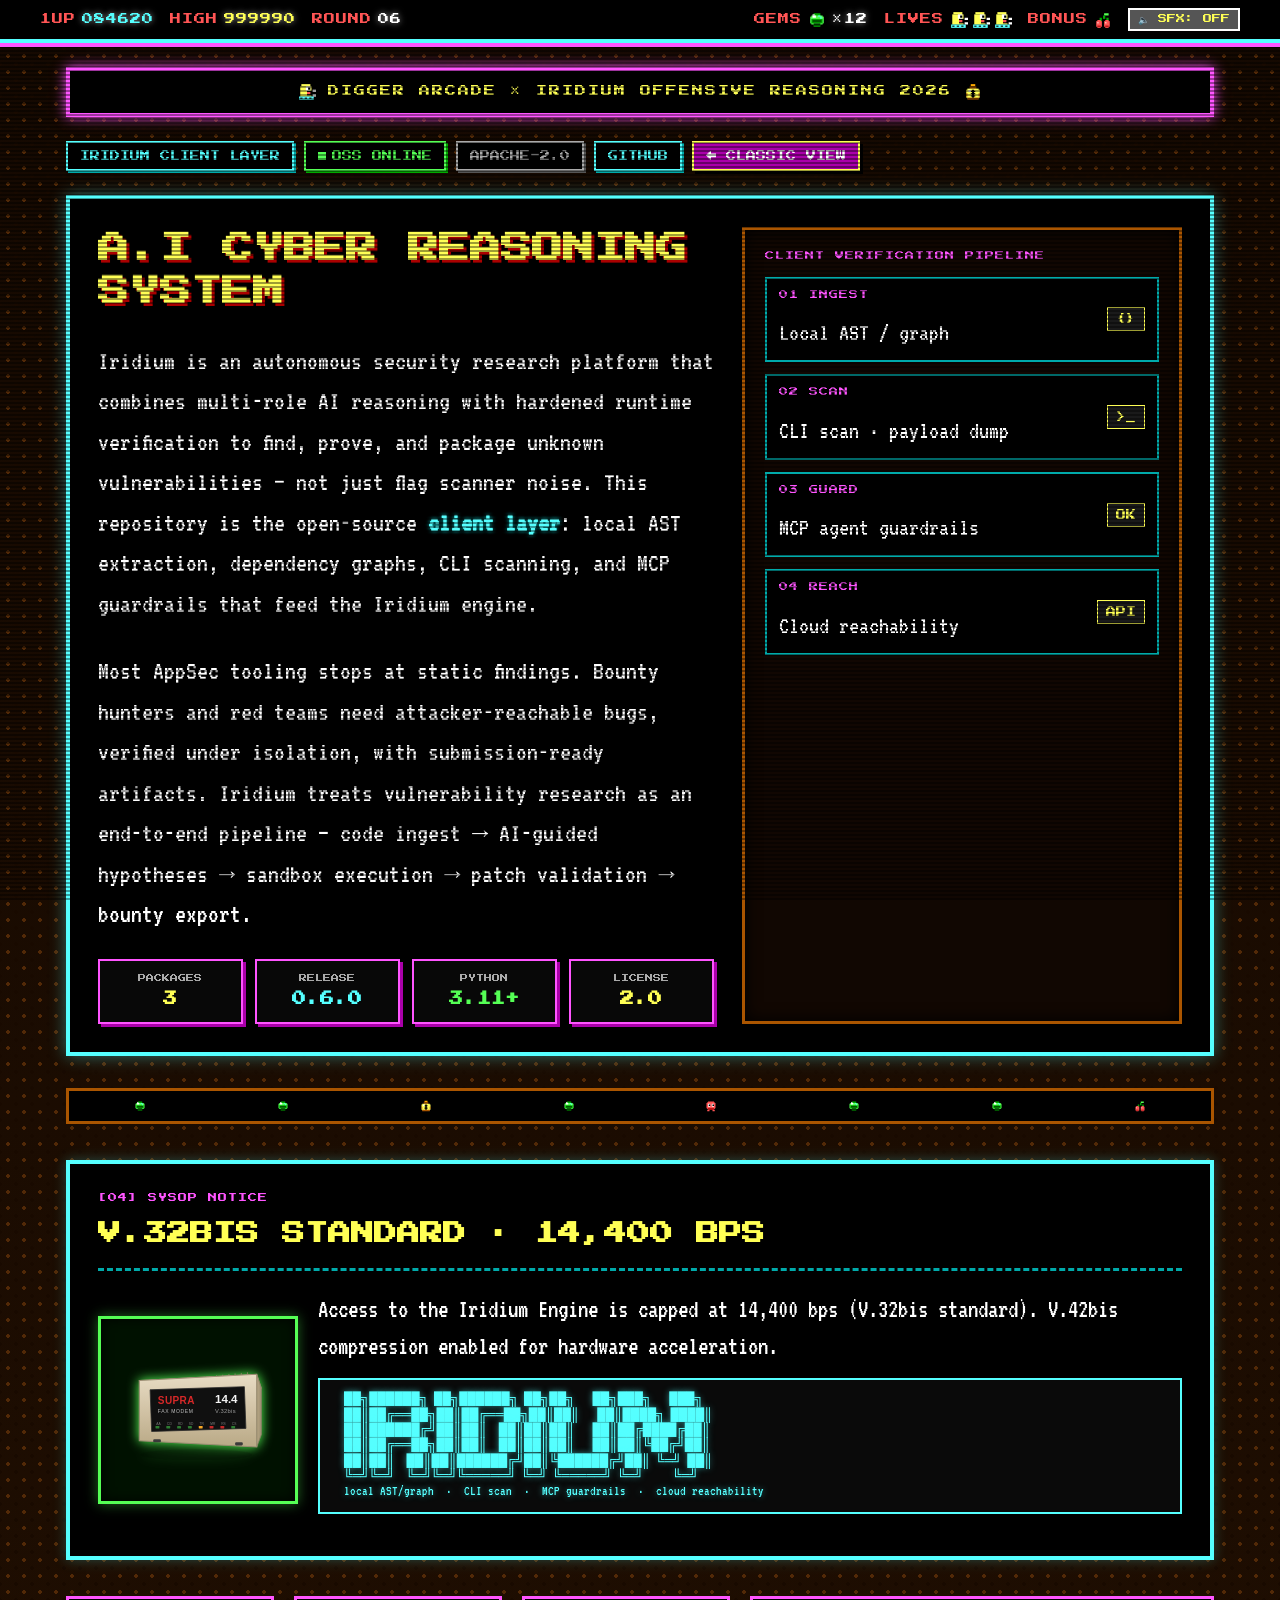
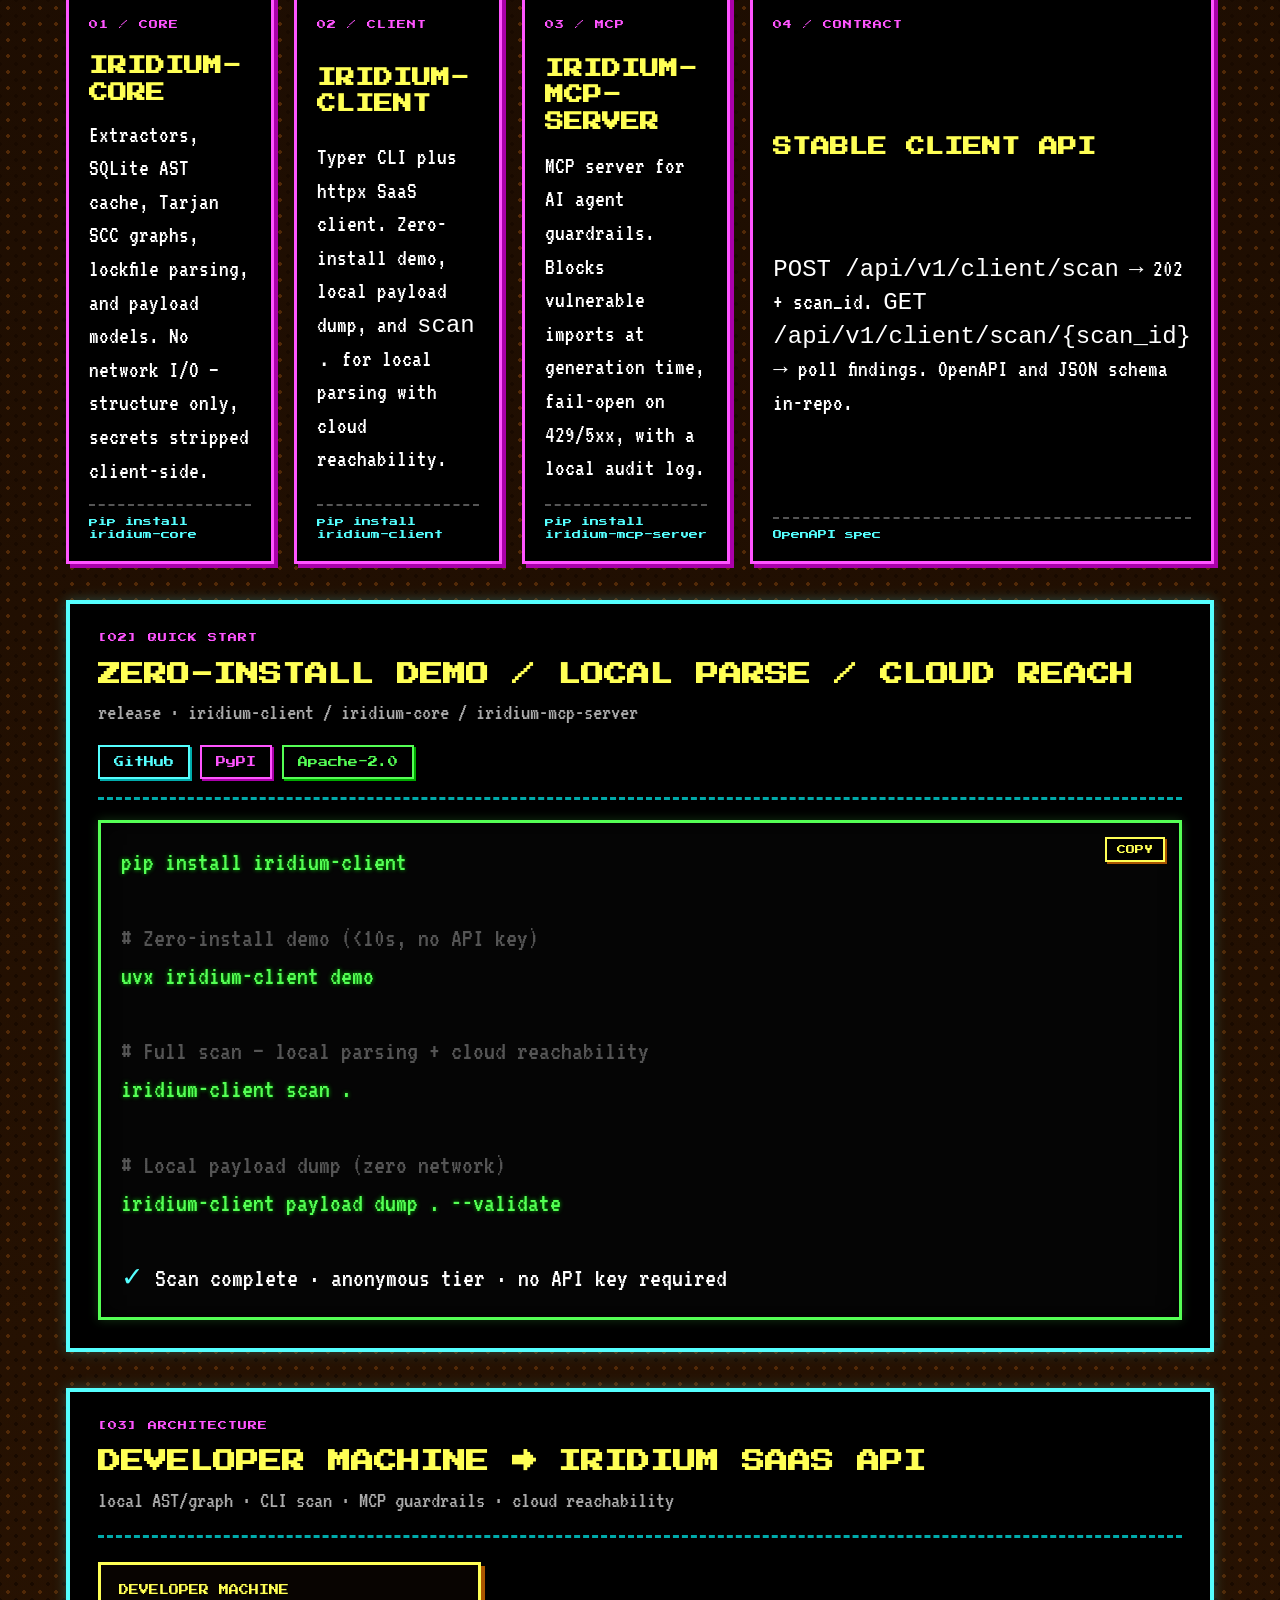
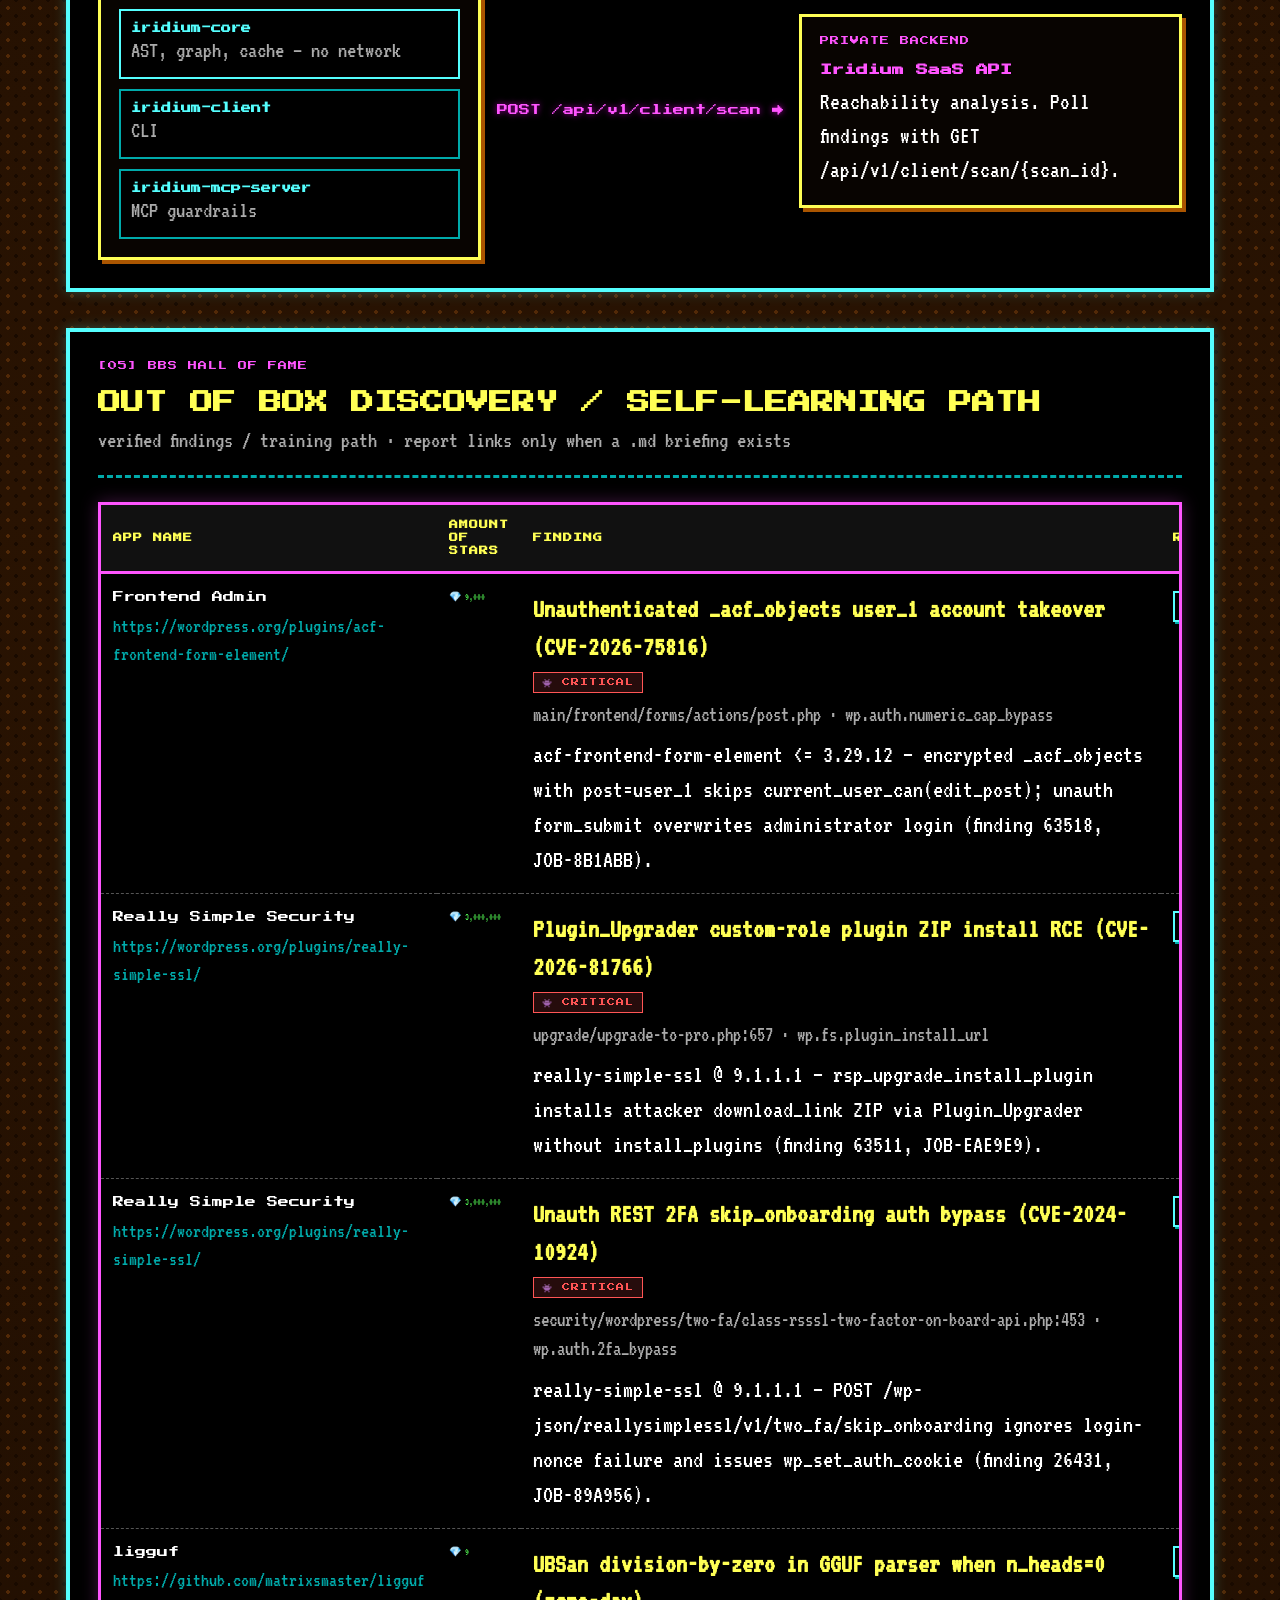
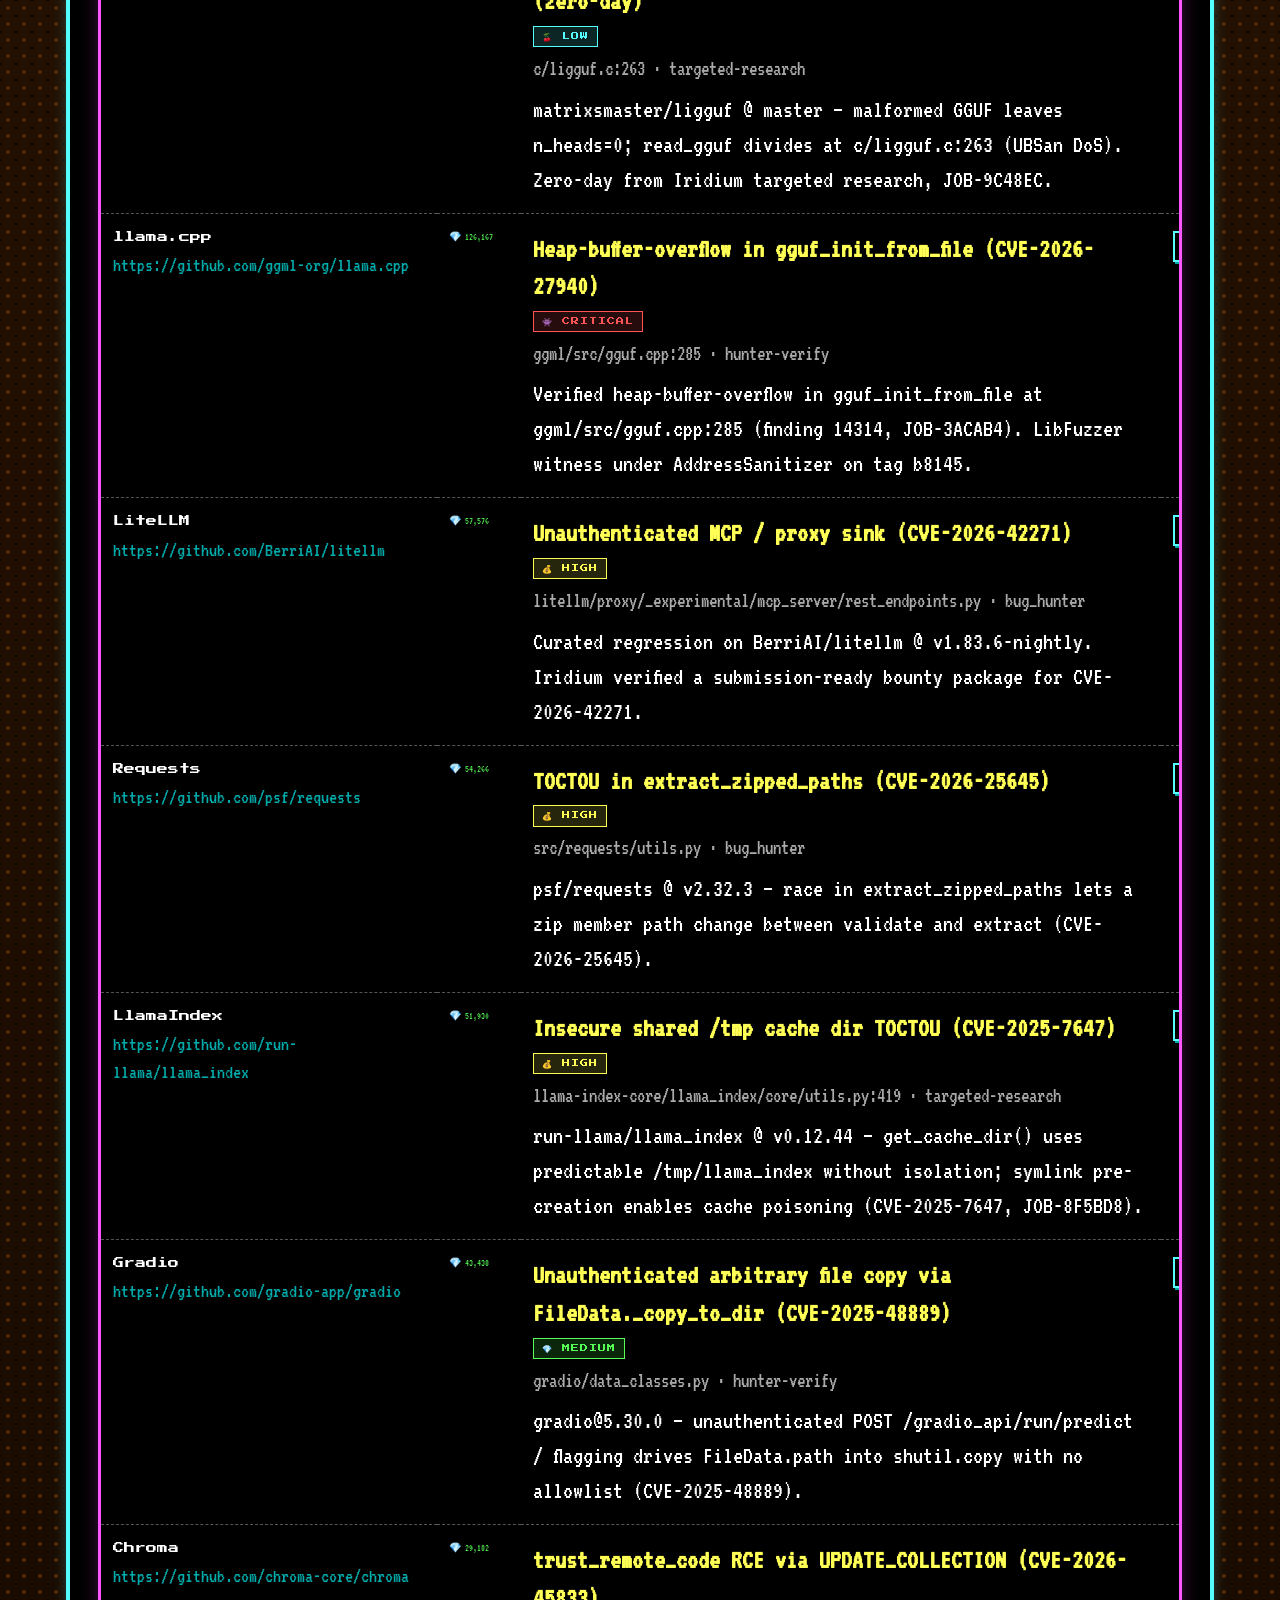
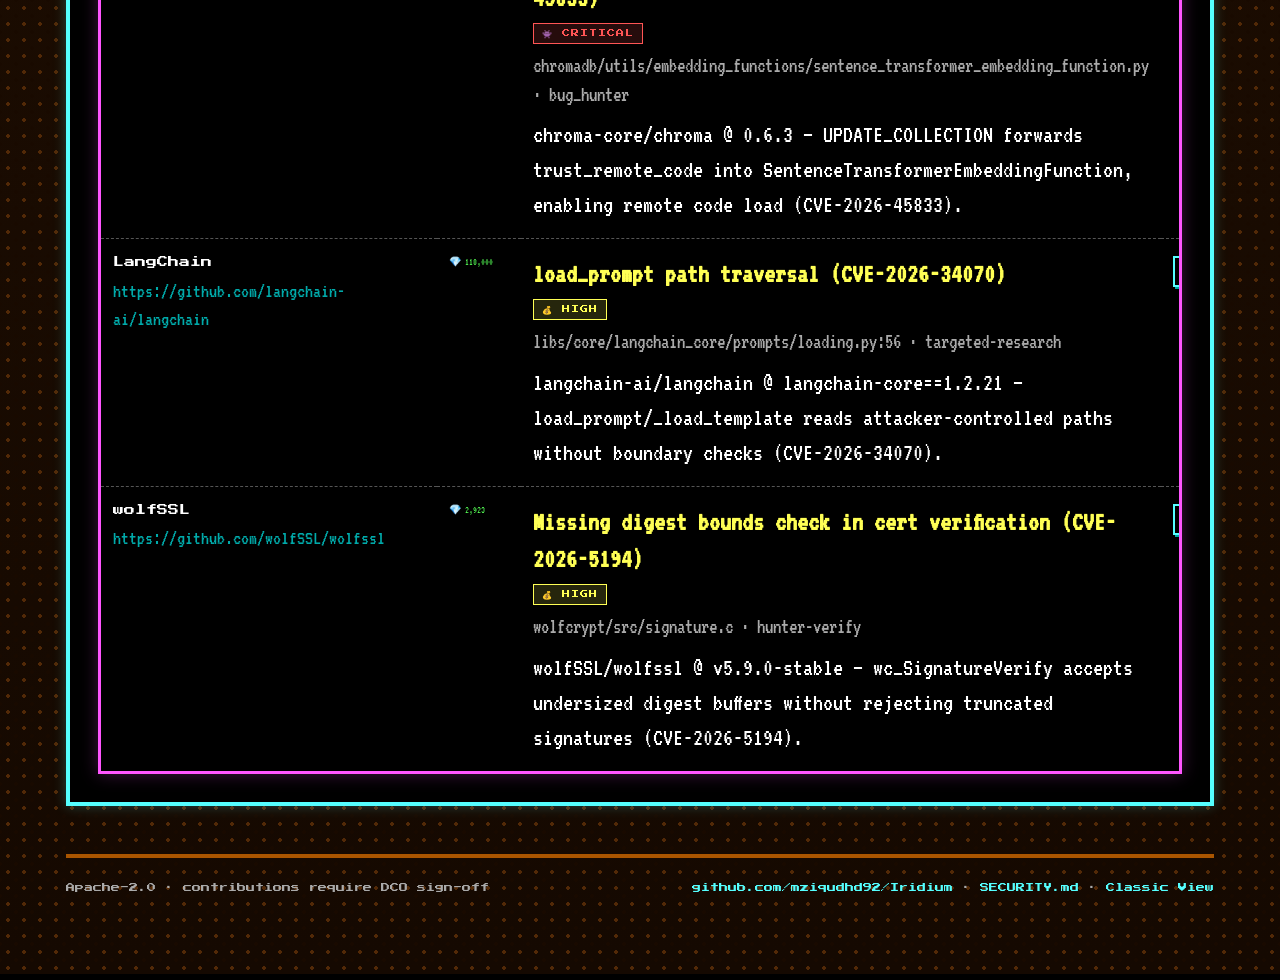
==== commit 5d44f03f: "docs(digger): remove Windmill Software reference from marquee Co-authored-by: Cursor <cursoragent@cu" ====
--- a/docs/digger/index.html
+++ b/docs/digger/index.html
@@ -132,7 +132,7 @@
     <div class="digger-marquee">
       <div class="marquee-text">
         <svg class="hud-icon"><use href="#spr-digger"/></svg>
-        <span>WINDMILL SOFTWARE 1983 × IRIDIUM OFFENSIVE REASONING 2026</span>
+        <span>DIGGER ARCADE × IRIDIUM OFFENSIVE REASONING 2026</span>
         <svg class="hud-icon"><use href="#spr-goldbag"/></svg>
       </div>
     </div>
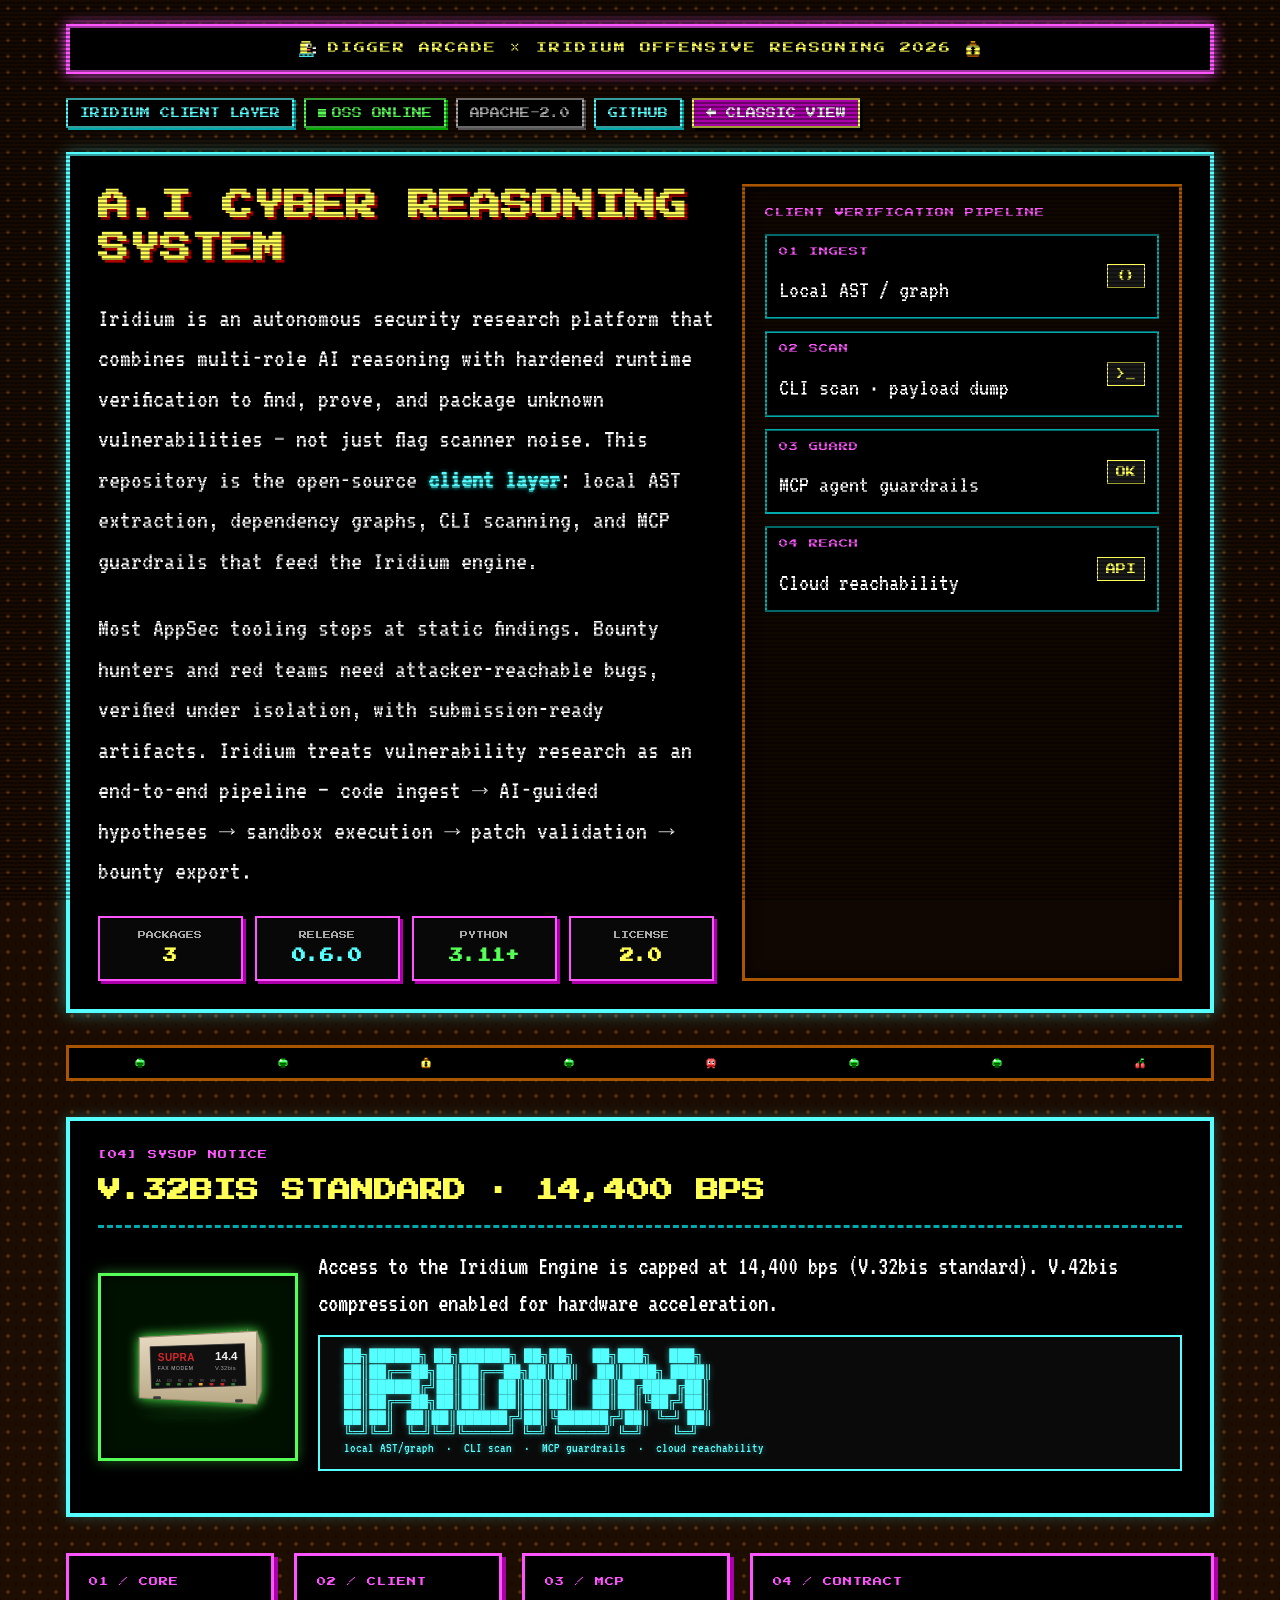
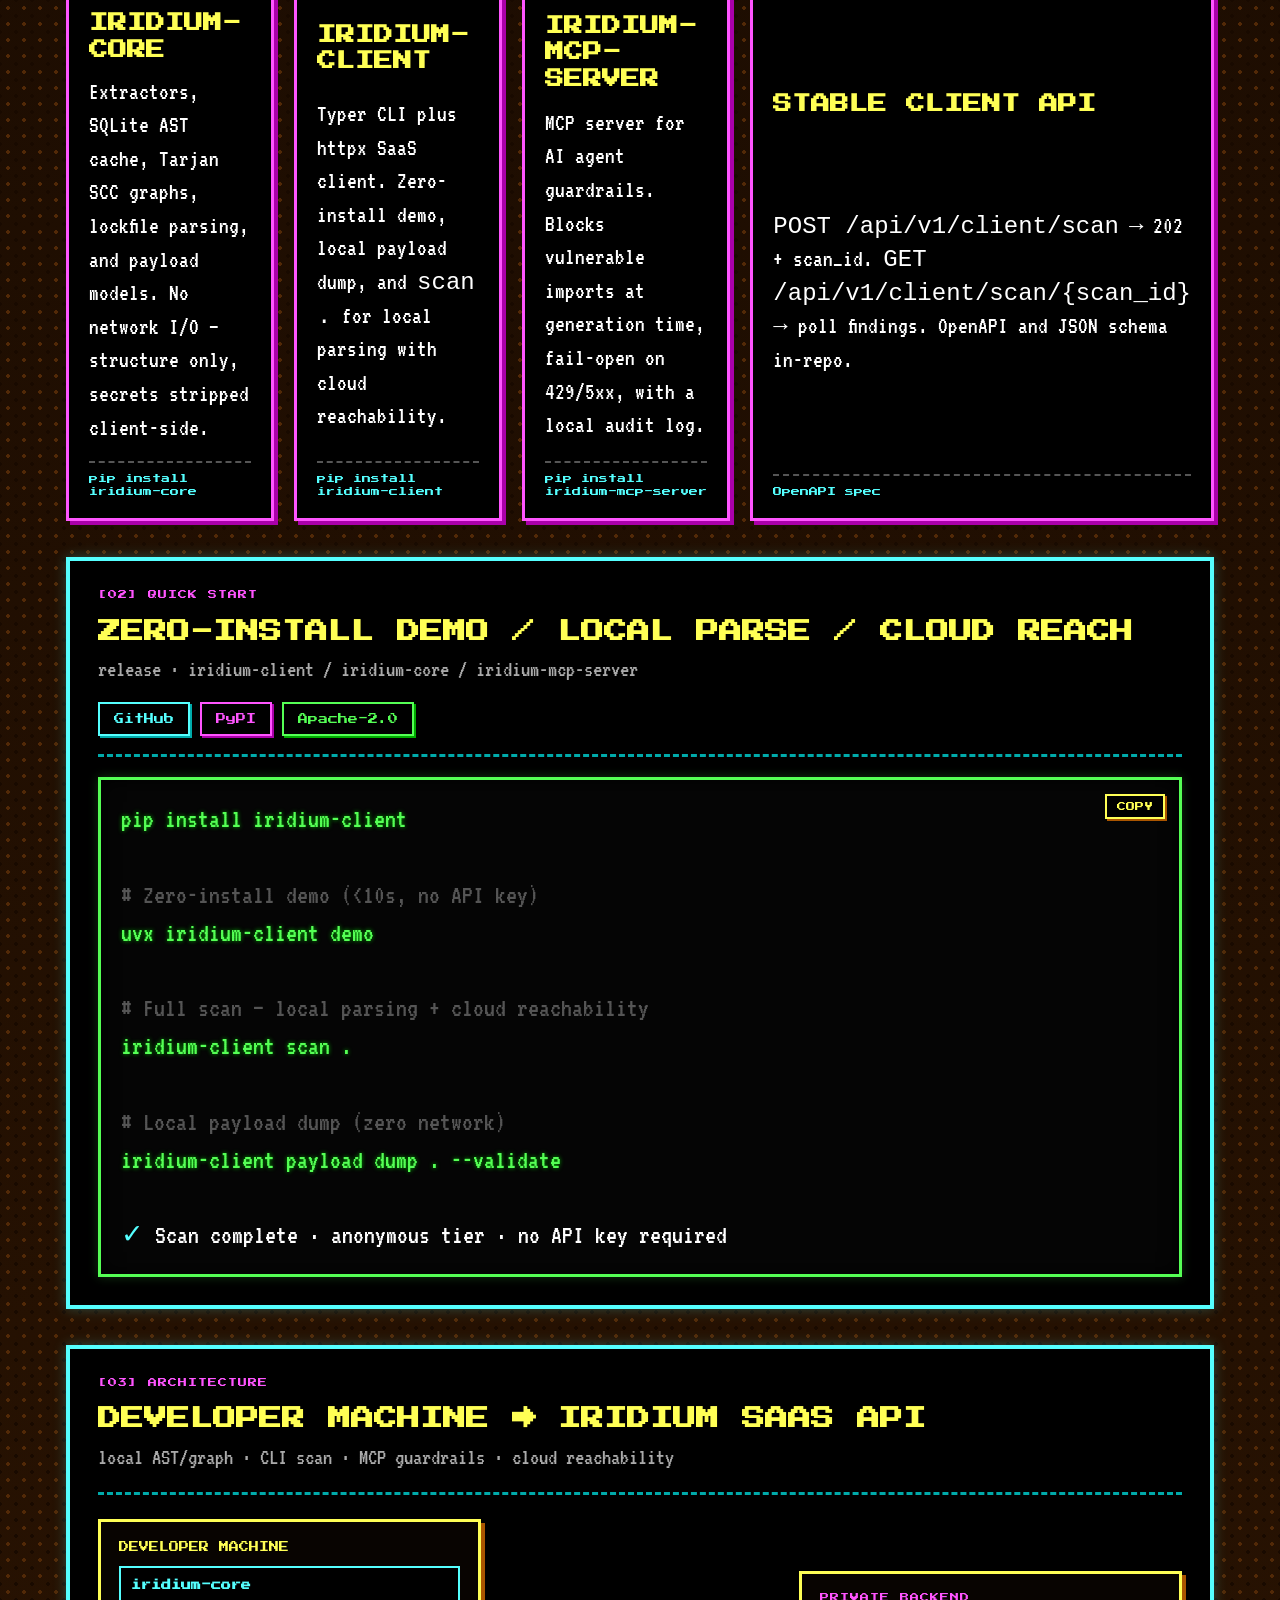
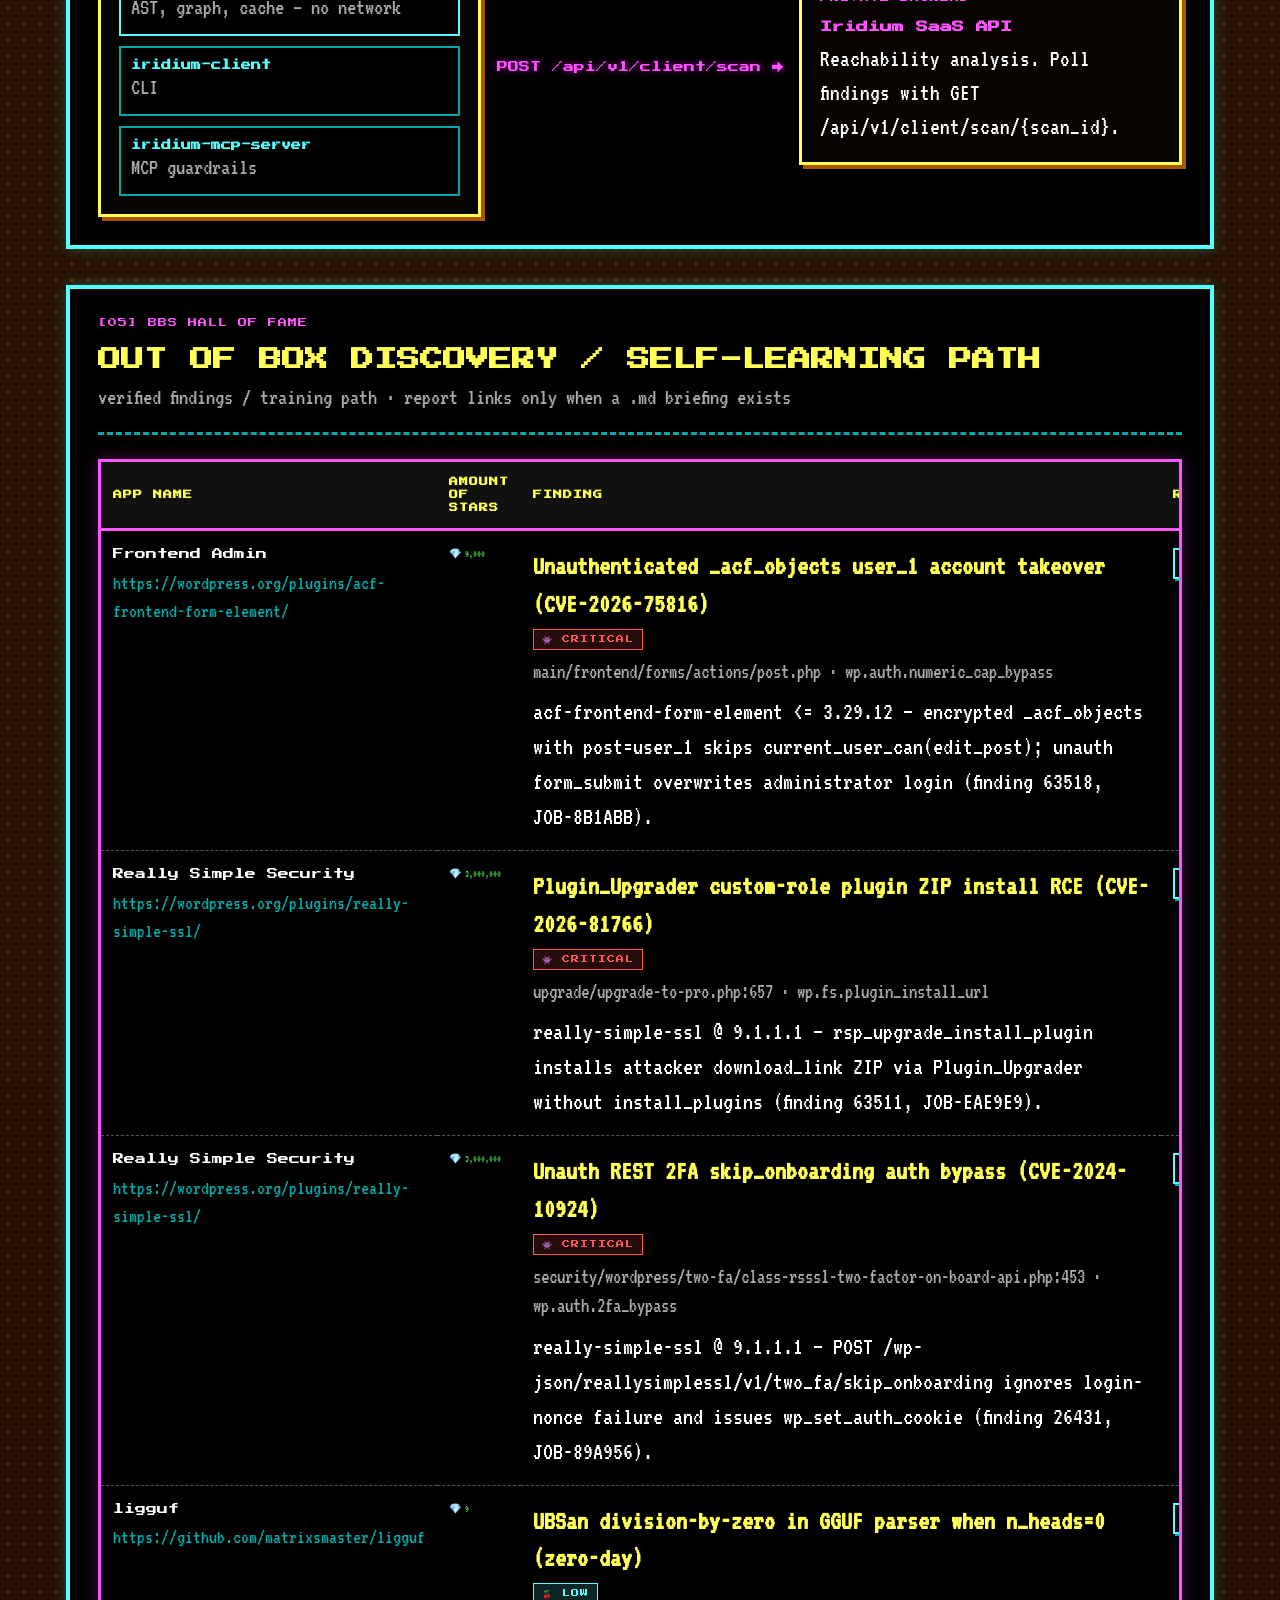
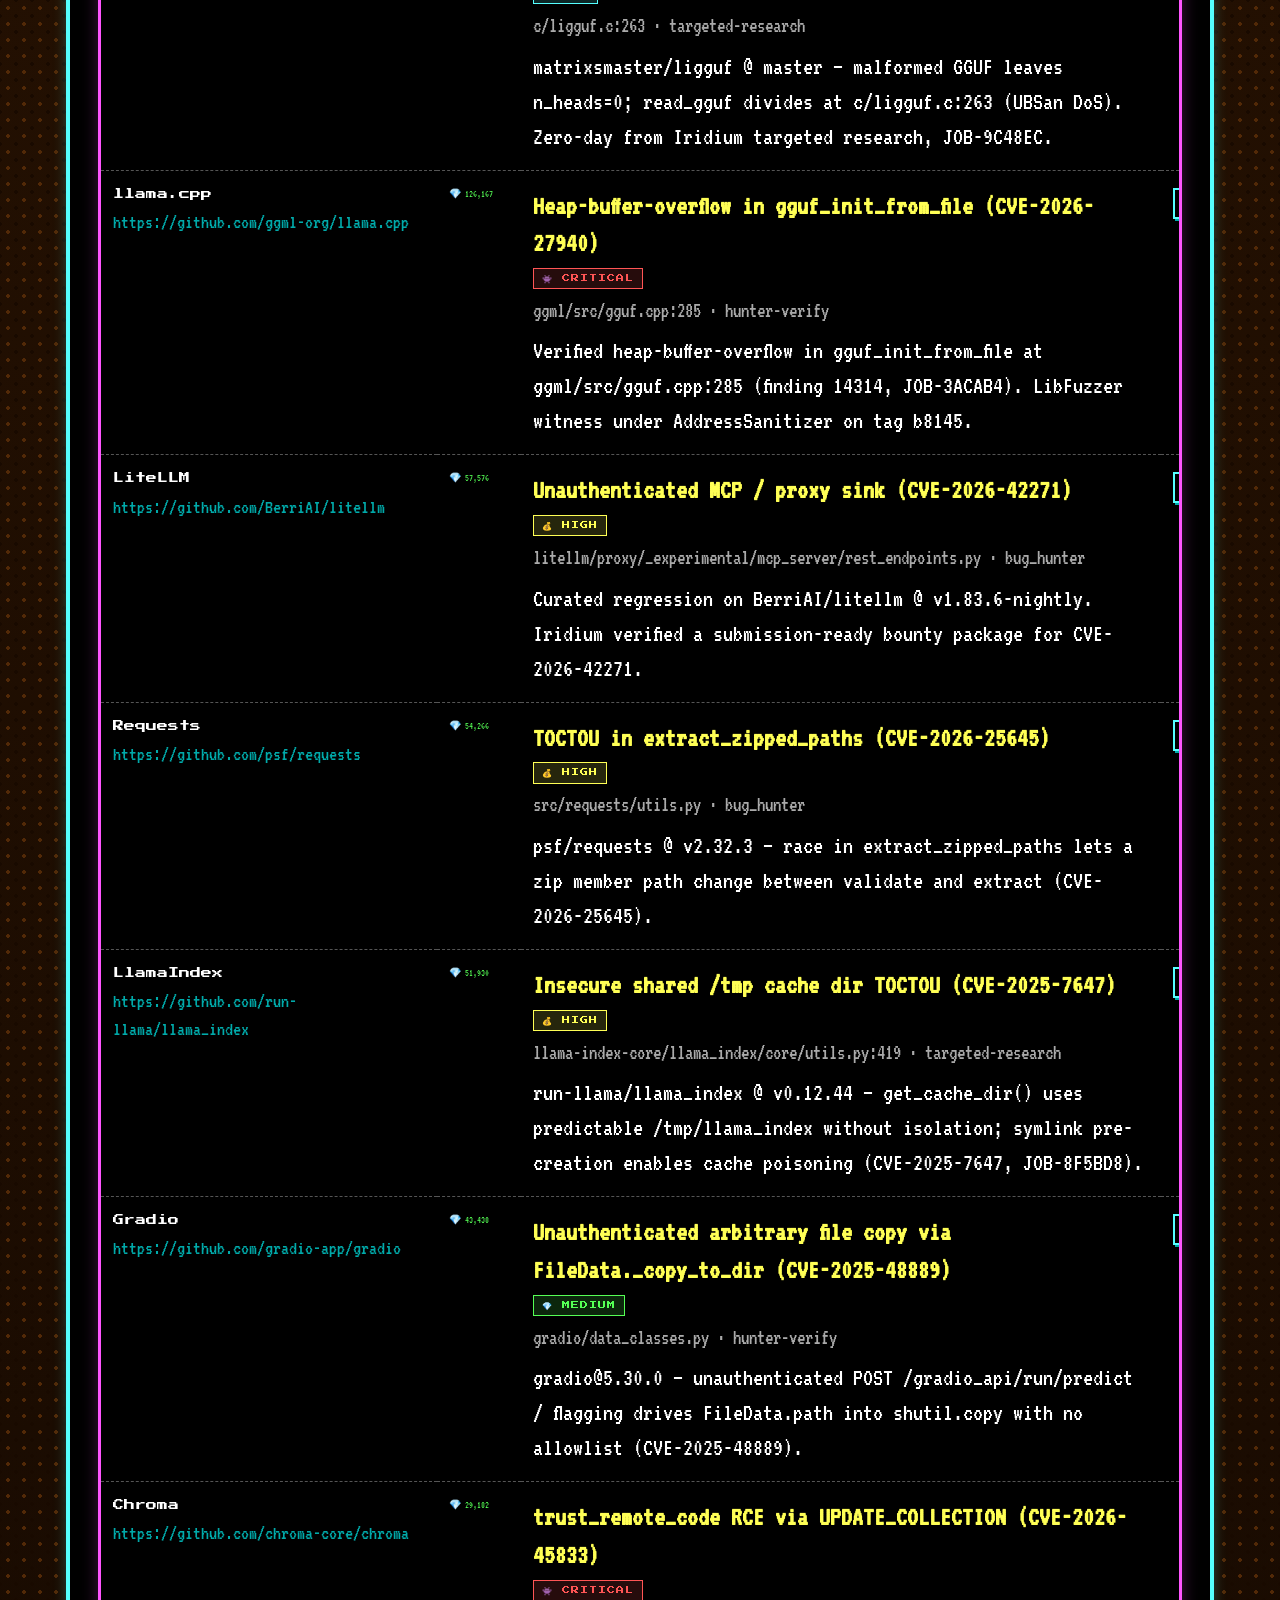
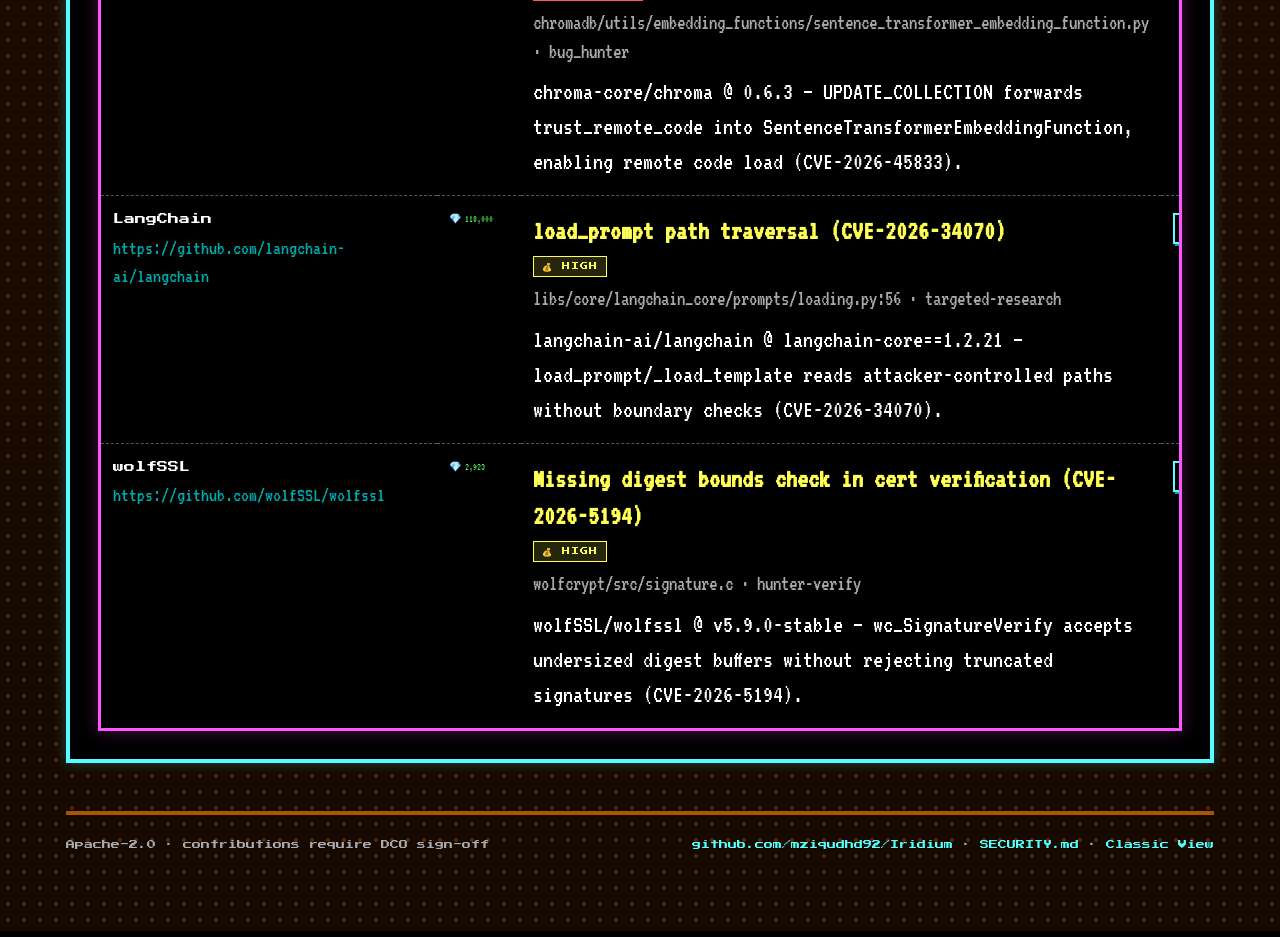
==== commit 2e9f910b: "docs(digger): remove arcade HUD header bar Co-authored-by: Cursor <cursoragent@cursor.com>" ====
--- a/docs/digger/index.html
+++ b/docs/digger/index.html
@@ -87,46 +87,6 @@
 
   <a class="skip" href="#main">SKIP TO CONTENT</a>
 
-  <!-- TOP DIGGER ARCADE HUD -->
-  <header class="arcade-hud" role="banner">
-    <div class="hud-inner">
-      <div class="hud-group">
-        <div class="hud-item">
-          <span class="hud-label blink">1UP</span>
-          <span class="hud-val cyan" id="hud-score">084620</span>
-        </div>
-        <div class="hud-item">
-          <span class="hud-label">HIGH</span>
-          <span class="hud-val yellow">999990</span>
-        </div>
-        <div class="hud-item">
-          <span class="hud-label">ROUND</span>
-          <span class="hud-val">06</span>
-        </div>
-      </div>
-      <div class="hud-group">
-        <div class="hud-item">
-          <span class="hud-label">GEMS</span>
-          <svg class="hud-icon"><use href="#spr-emerald"/></svg>
-          <span class="hud-val">×12</span>
-        </div>
-        <div class="hud-item">
-          <span class="hud-label">LIVES</span>
-          <div class="hud-lives">
-            <svg class="hud-icon"><use href="#spr-digger"/></svg>
-            <svg class="hud-icon"><use href="#spr-digger"/></svg>
-            <svg class="hud-icon"><use href="#spr-digger"/></svg>
-          </div>
-        </div>
-        <div class="hud-item">
-          <span class="hud-label">BONUS</span>
-          <svg class="hud-icon"><use href="#spr-cherry"/></svg>
-        </div>
-        <button id="sound-toggle" class="hud-btn" type="button" aria-label="Toggle retro sound effects">🔈 SFX: OFF</button>
-      </div>
-    </div>
-  </header>
-
   <main id="main" class="wrap">
     <!-- ARCADE MARQUEE BANNER -->
     <div class="digger-marquee">
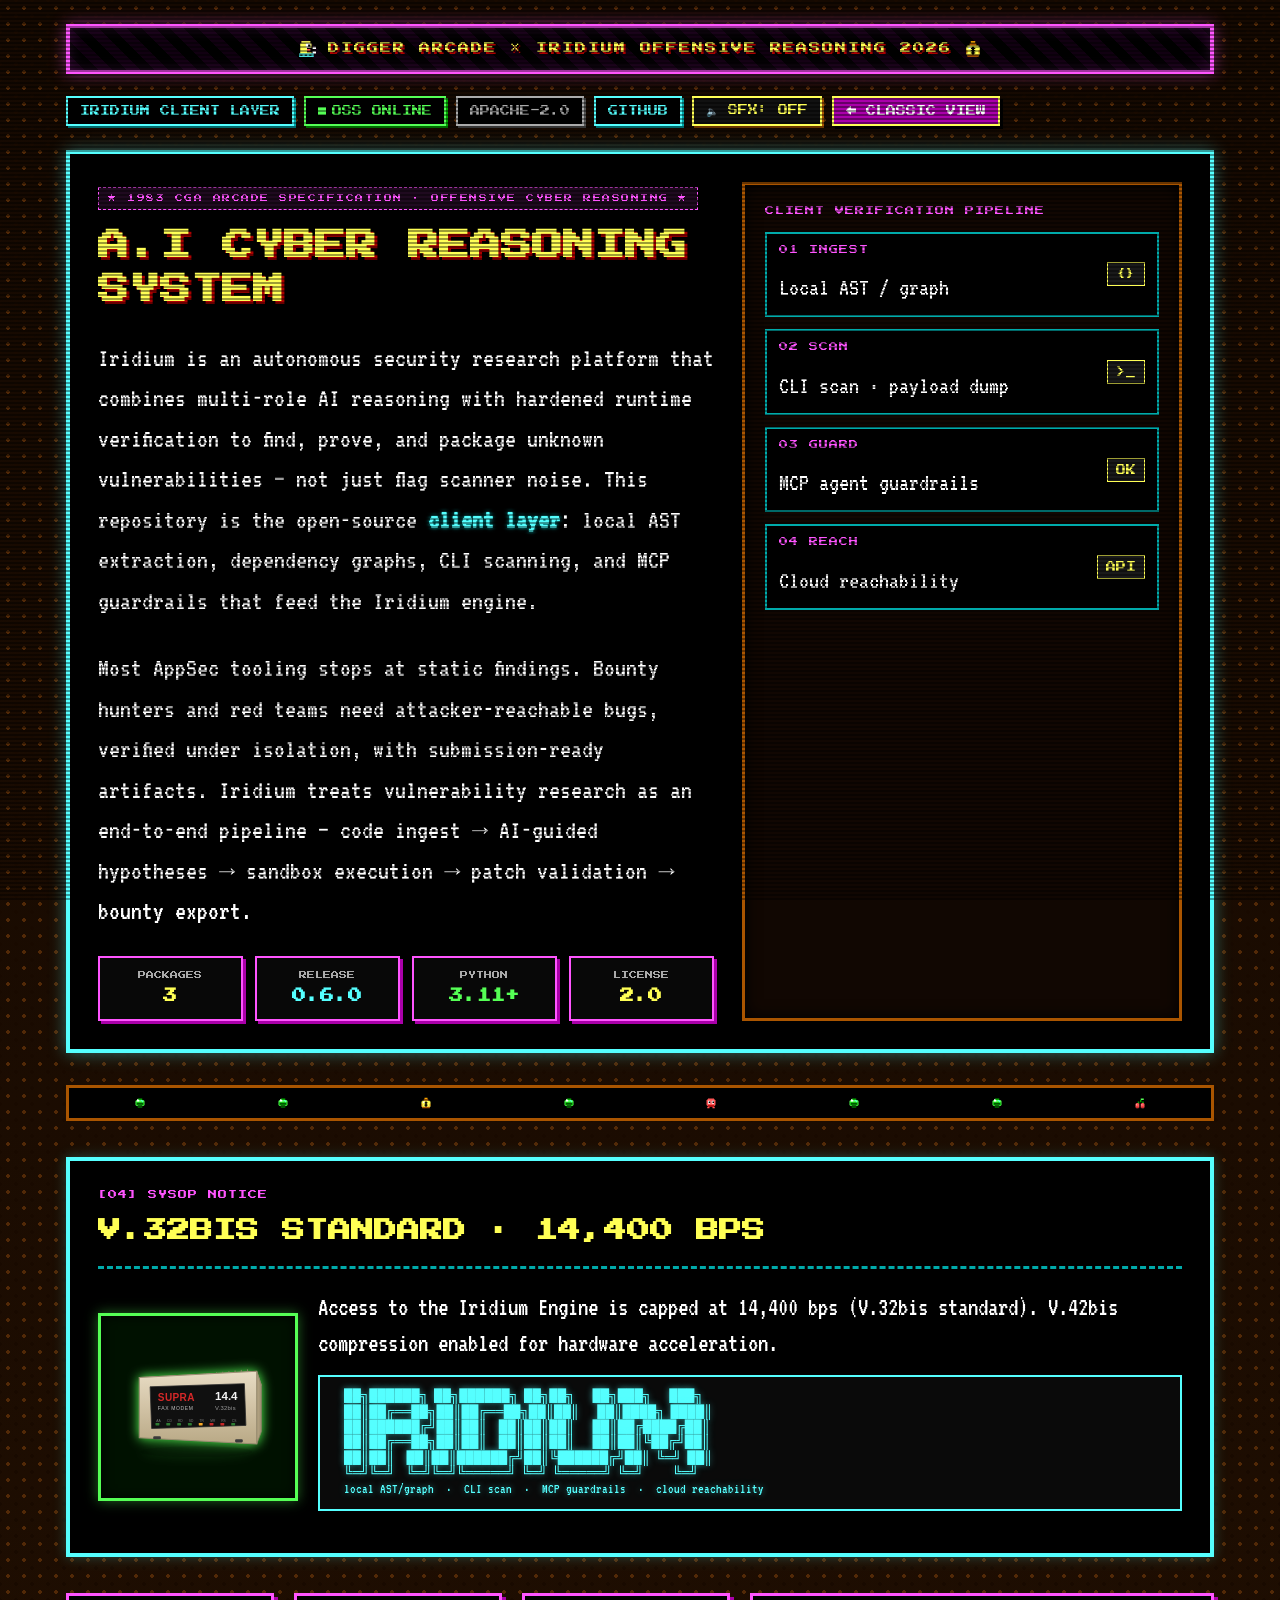
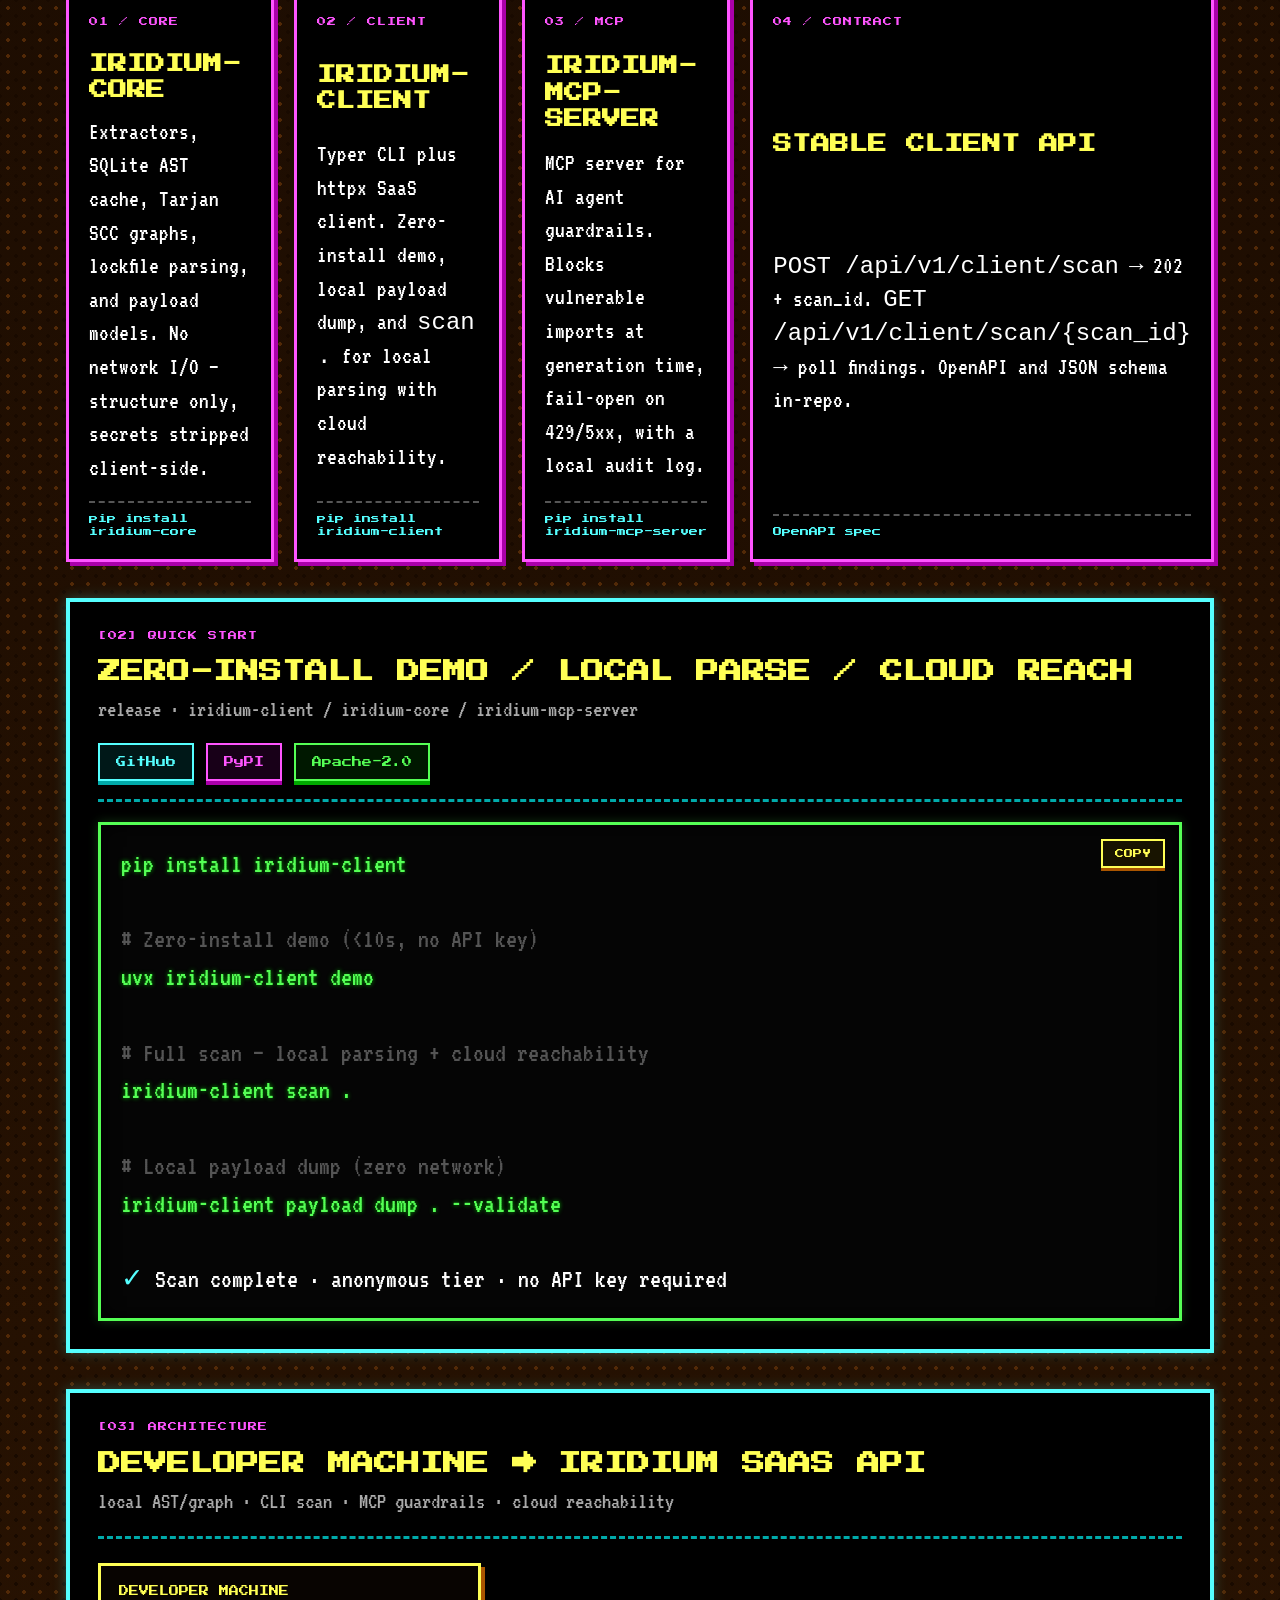
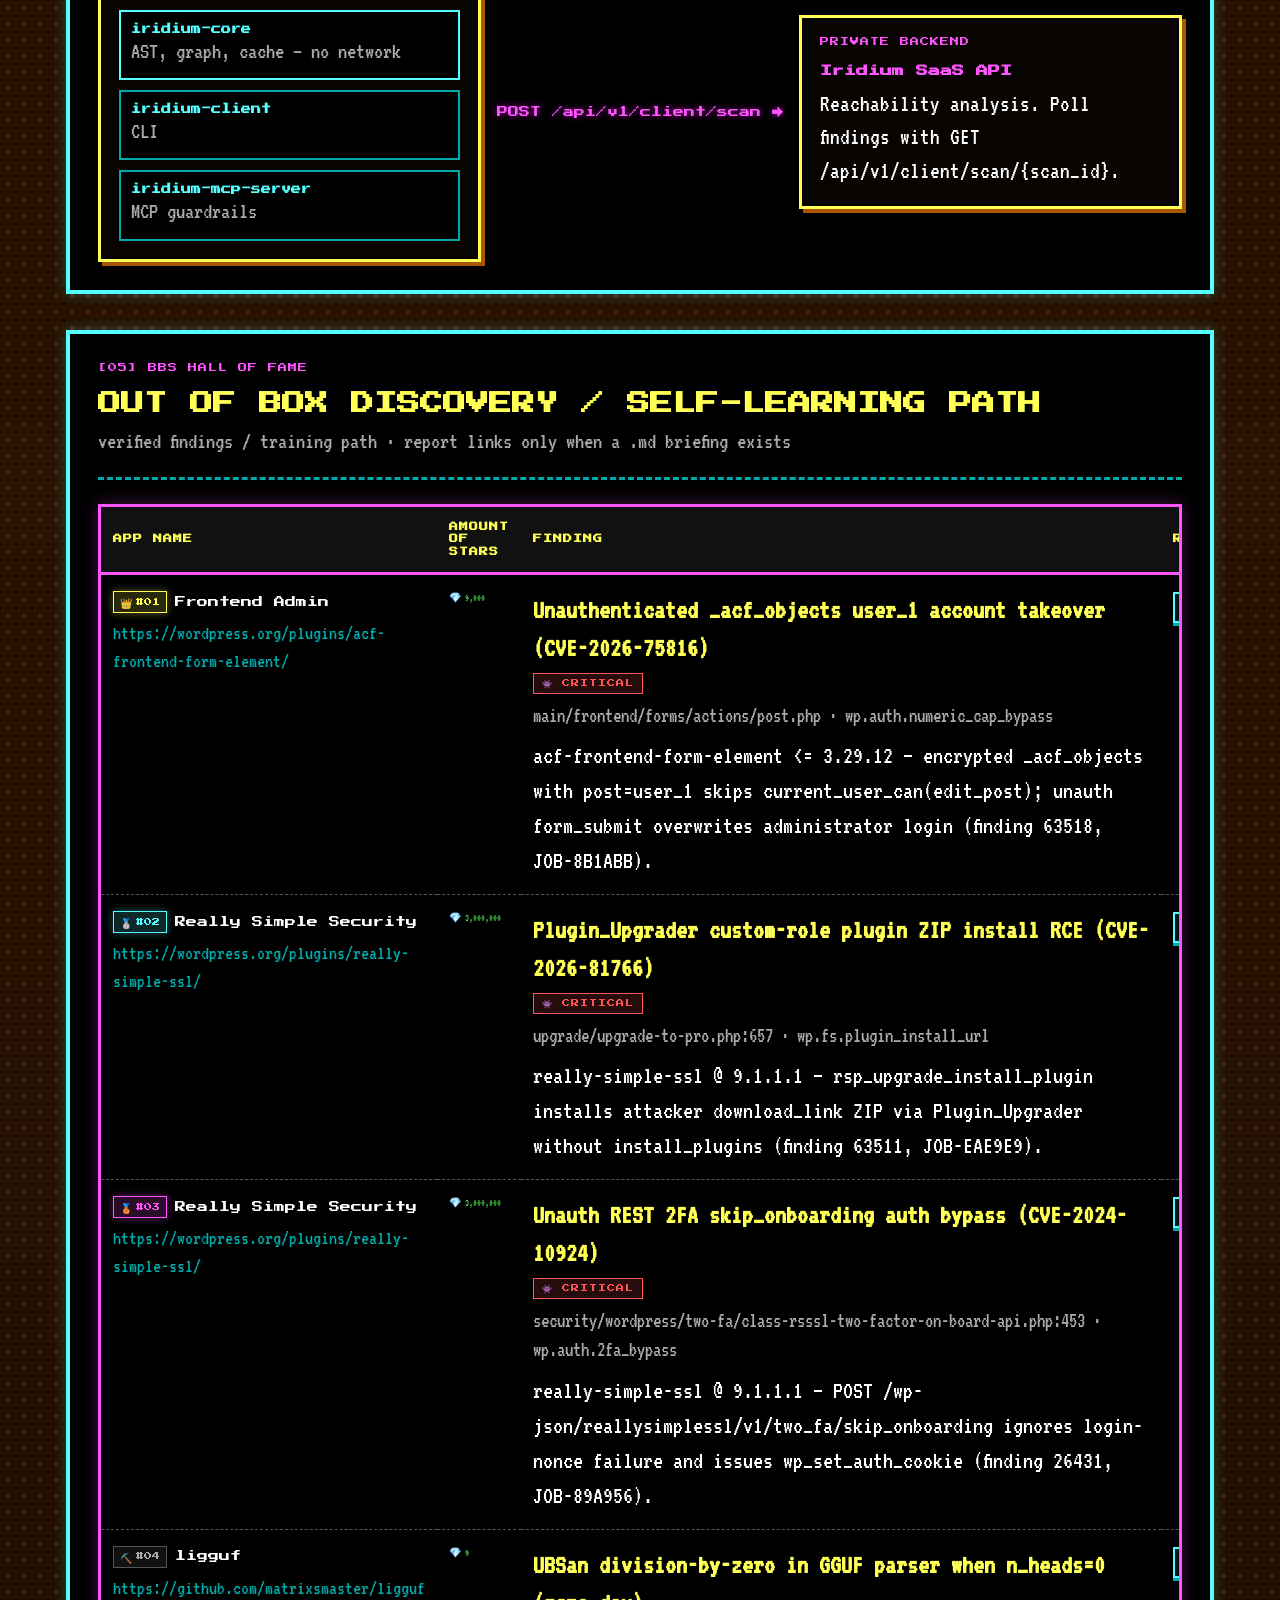
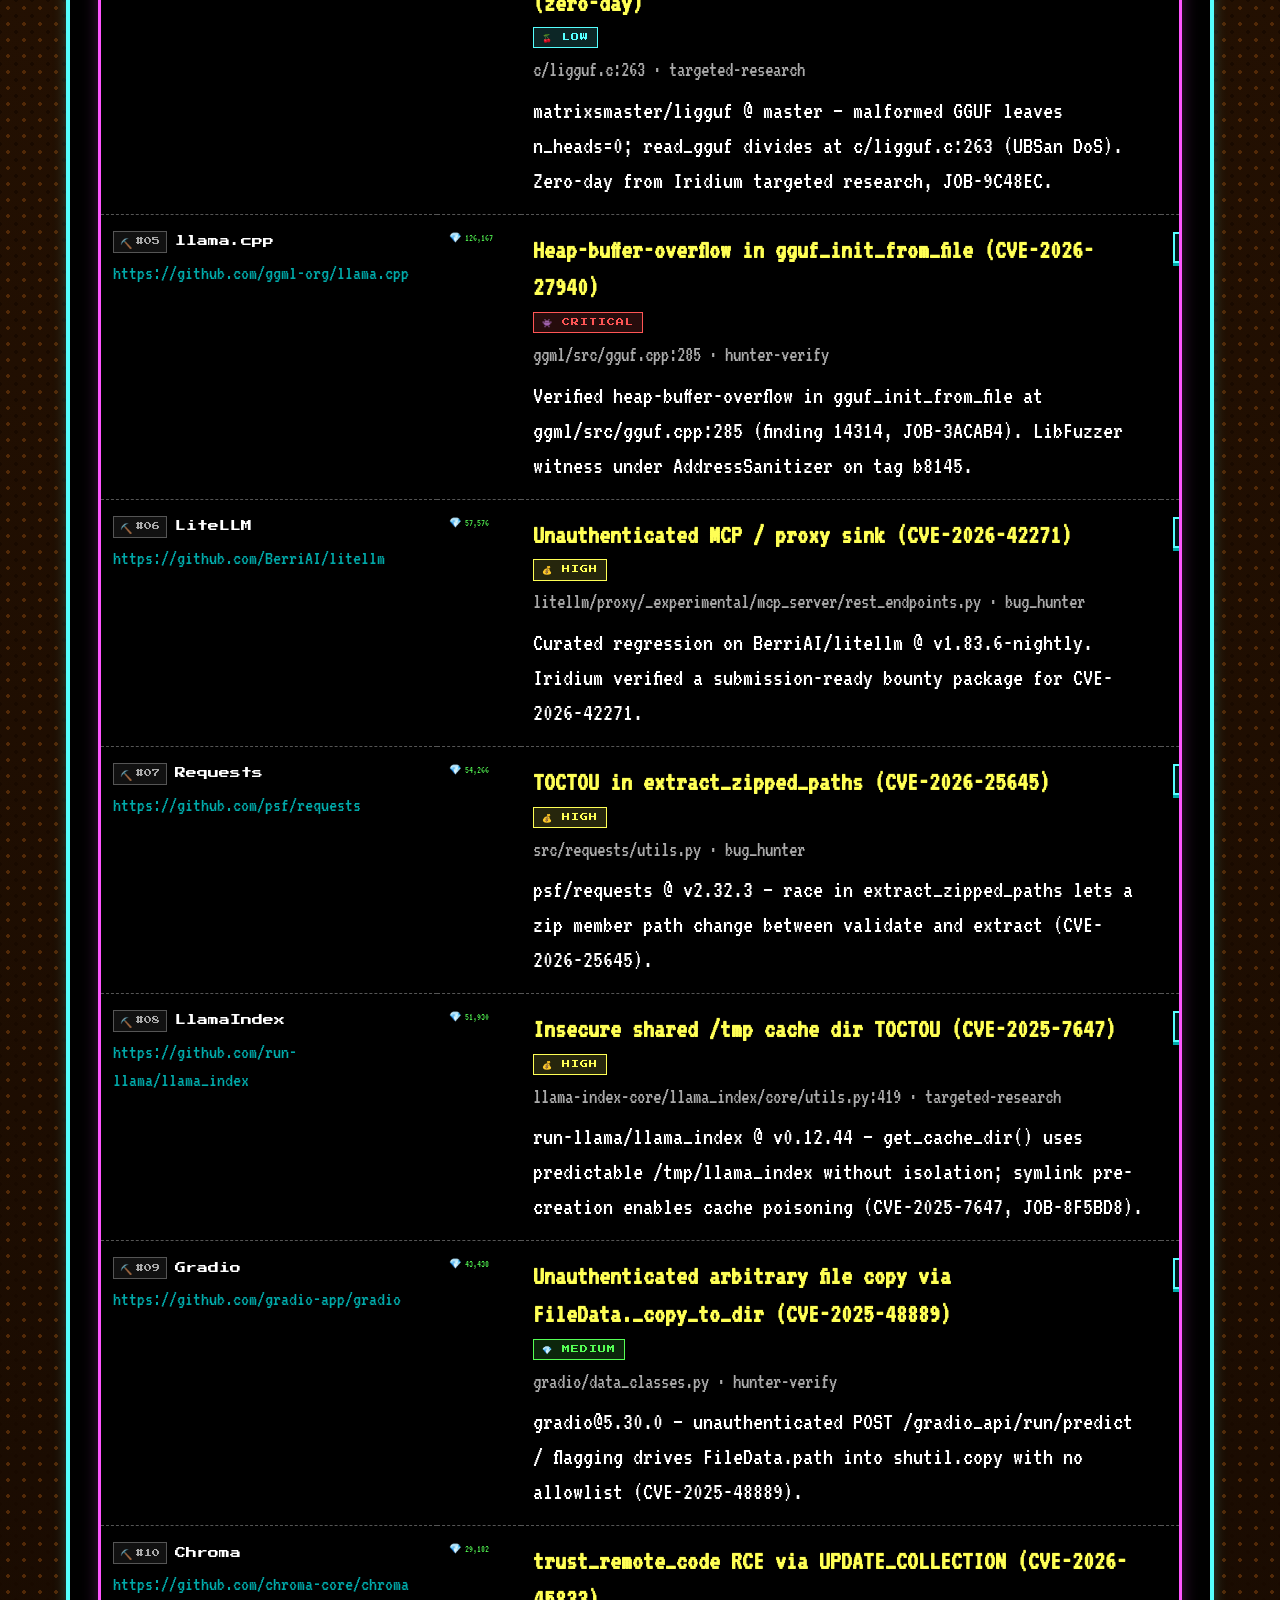
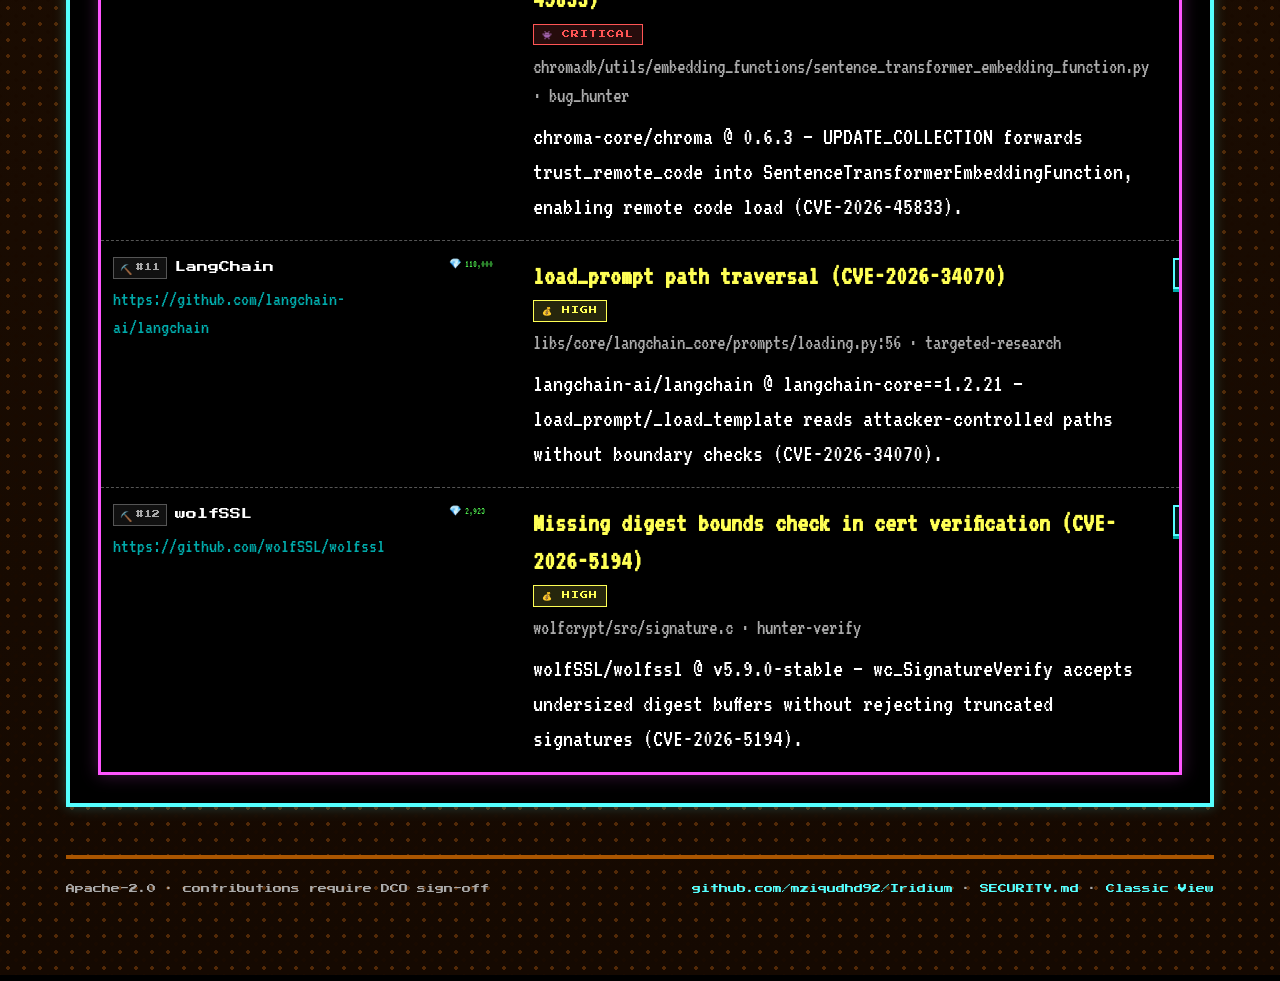
==== commit 52b6b9ad: "design(digger): improve arcade UI, button micro-interactions, ranking, and responsive layout Co-auth" ====
--- a/docs/digger/index.html
+++ b/docs/digger/index.html
@@ -103,6 +103,7 @@
       <span class="pill live">Oss Online</span>
       <span class="pill mute">Apache-2.0</span>
       <a class="pill" href="https://github.com/mziqudhd92/Iridium" target="_blank" rel="noopener noreferrer">GitHub</a>
+      <button id="sound-toggle" class="pill sound-pill" type="button" aria-label="Toggle retro arcade sounds">🔈 SFX: OFF</button>
       <a class="pill digger-exit" href="../">← Classic View</a>
     </div>
 
@@ -110,6 +111,7 @@
     <section class="hero">
       <div class="hero-grid">
         <div>
+          <span class="arcade-badge">★ 1983 CGA ARCADE SPECIFICATION · OFFENSIVE CYBER REASONING ★</span>
           <h1>A.I Cyber Reasoning System</h1>
           <p class="lede">
             Iridium is an autonomous security research platform that combines multi-role AI reasoning
--- a/docs/digger/styles.css
+++ b/docs/digger/styles.css
@@ -100,105 +100,11 @@
   top: 10px;
 }
 
-/* ARCADE TOP HUD BAR */
-.arcade-hud {
-  position: sticky;
-  top: 0;
-  z-index: 1000;
-  background: var(--cga-black);
-  border-bottom: 4px solid var(--cga-cyan);
-  box-shadow: 0 4px 0 var(--cga-magenta);
-  padding: 8px 16px;
-}
-
-.hud-inner {
-  max-width: 1200px;
-  margin: 0 auto;
-  display: flex;
-  flex-wrap: wrap;
-  align-items: center;
-  justify-content: space-between;
-  gap: 12px;
-  font-family: var(--pixel-font);
-  font-size: 11px;
-  letter-spacing: 1px;
-}
-
-.hud-group {
-  display: flex;
-  align-items: center;
-  gap: 16px;
-  flex-wrap: wrap;
-}
-
-.hud-item {
-  display: flex;
-  align-items: center;
-  gap: 6px;
-}
-
-.hud-label {
-  color: var(--cga-red);
-}
-.hud-label.blink {
-  animation: hudBlink 0.9s step-start infinite;
-}
-@keyframes hudBlink {
-  50% { opacity: 0; }
-}
-
-.hud-val {
-  color: var(--cga-white);
-  text-shadow: 0 0 6px rgba(255, 255, 255, 0.6);
-}
-
-.hud-val.cyan {
-  color: var(--cga-cyan);
-}
-.hud-val.yellow {
-  color: var(--cga-yellow);
-}
-
-.score-pop {
-  animation: popScale 0.3s ease-out;
-  color: var(--cga-green) !important;
-}
-@keyframes popScale {
-  0% { transform: scale(1); }
-  50% { transform: scale(1.35); }
-  100% { transform: scale(1); }
-}
-
-.hud-lives {
-  display: flex;
-  gap: 4px;
-}
-
+/* ICON SPRITES */
 .hud-icon {
   width: 18px;
   height: 18px;
   vertical-align: middle;
-}
-
-.hud-btn {
-  background: var(--cga-dark-gray);
-  border: 2px solid var(--cga-white);
-  color: var(--cga-yellow);
-  font-family: var(--pixel-font);
-  font-size: 9px;
-  padding: 4px 8px;
-  cursor: pointer;
-  text-transform: uppercase;
-  transition: all 0.1s;
-}
-.hud-btn:hover {
-  background: var(--cga-cyan-dim);
-  color: var(--cga-white);
-}
-.hud-btn.sfx-active {
-  background: var(--cga-green-dim);
-  color: var(--cga-white);
-  border-color: var(--cga-green);
 }
 
 /* MAIN WRAPPER */
@@ -212,10 +118,12 @@
 .digger-marquee {
   background: var(--cga-black);
   border: 4px solid var(--cga-magenta);
-  box-shadow: 0 0 12px var(--cga-magenta);
+  box-shadow: 0 0 16px rgba(255, 85, 255, 0.45), inset 0 0 14px rgba(255, 85, 255, 0.18);
   padding: 12px 16px;
-  margin-bottom: 24px;
+  margin-bottom: 22px;
   text-align: center;
+  position: relative;
+  background-image: repeating-linear-gradient(45deg, #110011, #110011 10px, #000000 10px, #000000 20px);
 }
 .marquee-text {
   font-family: var(--pixel-font);
@@ -228,6 +136,7 @@
   justify-content: center;
   gap: 12px;
   flex-wrap: wrap;
+  text-shadow: 2px 2px 0 var(--cga-red-dim);
 }
 
 /* KICKER PILLS */
@@ -281,6 +190,25 @@
   border-color: var(--cga-magenta);
   color: var(--cga-magenta);
   box-shadow: 2px 2px 0 var(--cga-magenta-dim);
+}
+
+.pill.sound-pill {
+  background: #111111;
+  border-color: var(--cga-yellow);
+  color: var(--cga-yellow);
+  cursor: pointer;
+  box-shadow: 2px 2px 0 var(--cga-brown);
+  transition: all 0.1s ease;
+}
+.pill.sound-pill:hover {
+  background: var(--cga-yellow);
+  color: var(--cga-black);
+}
+.pill.sound-pill.sfx-active {
+  background: #002200;
+  border-color: var(--cga-green);
+  color: var(--cga-green);
+  box-shadow: 0 0 8px var(--cga-green-dim);
 }
 
 .pill.digger-exit {
@@ -305,6 +233,19 @@
   margin-bottom: 32px;
 }
 
+.arcade-badge {
+  display: inline-block;
+  font-family: var(--pixel-font);
+  font-size: 8px;
+  color: var(--cga-magenta);
+  background: rgba(255, 85, 255, 0.12);
+  border: 1px dashed var(--cga-magenta);
+  padding: 5px 9px;
+  margin-bottom: 14px;
+  letter-spacing: 1.5px;
+  text-transform: uppercase;
+}
+
 .hero::after {
   content: "";
   position: absolute;
@@ -605,48 +546,66 @@
 .actions {
   display: flex;
   flex-wrap: wrap;
-  gap: 10px;
+  gap: 12px;
 }
 
 .btn {
   display: inline-flex;
   align-items: center;
-  gap: 6px;
-  background: var(--cga-black);
+  gap: 8px;
+  background: #001818;
   border: 2px solid var(--cga-cyan);
   color: var(--cga-cyan);
-  padding: 8px 14px;
+  padding: 10px 16px;
   font-family: var(--pixel-font);
   font-size: 10px;
   text-decoration: none;
   cursor: pointer;
-  box-shadow: 2px 2px 0 var(--cga-cyan-dim);
-  transition: all 0.1s;
+  box-shadow: 0 4px 0 var(--cga-cyan-dim);
+  position: relative;
+  transition: transform 0.05s ease, box-shadow 0.05s ease, background 0.1s ease;
+  user-select: none;
 }
 .btn:hover {
   background: var(--cga-cyan-dim);
   color: var(--cga-white);
-  box-shadow: 1px 1px 0 var(--cga-black);
+  box-shadow: 0 4px 0 var(--cga-black);
+}
+.btn:active {
+  transform: translateY(3px);
+  box-shadow: 0 1px 0 var(--cga-black);
 }
 
 .btn.ghost {
+  background: #180018;
   border-color: var(--cga-magenta);
   color: var(--cga-magenta);
-  box-shadow: 2px 2px 0 var(--cga-magenta-dim);
+  box-shadow: 0 4px 0 var(--cga-magenta-dim);
 }
 .btn.ghost:hover {
   background: var(--cga-magenta-dim);
   color: var(--cga-white);
+  box-shadow: 0 4px 0 var(--cga-black);
+}
+.btn.ghost:active {
+  transform: translateY(3px);
+  box-shadow: 0 1px 0 var(--cga-black);
 }
 
 .btn.ok {
+  background: #001800;
   border-color: var(--cga-green);
   color: var(--cga-green);
-  box-shadow: 2px 2px 0 var(--cga-green-dim);
+  box-shadow: 0 4px 0 var(--cga-green-dim);
 }
 .btn.ok:hover {
   background: var(--cga-green-dim);
   color: var(--cga-white);
+  box-shadow: 0 4px 0 var(--cga-black);
+}
+.btn.ok:active {
+  transform: translateY(3px);
+  box-shadow: 0 1px 0 var(--cga-black);
 }
 
 /* QUICK START TERMINAL BOX */
@@ -663,18 +622,25 @@
   position: absolute;
   top: 14px;
   right: 14px;
-  background: var(--cga-black);
+  background: #181400;
   border: 2px solid var(--cga-yellow);
   color: var(--cga-yellow);
   font-family: var(--pixel-font);
   font-size: 9px;
-  padding: 6px 10px;
+  padding: 8px 12px;
   cursor: pointer;
-  box-shadow: 2px 2px 0 var(--cga-brown);
+  box-shadow: 0 3px 0 var(--cga-brown);
+  transition: transform 0.05s ease, box-shadow 0.05s ease;
+  user-select: none;
 }
 .copy:hover {
   background: var(--cga-yellow);
   color: var(--cga-black);
+  box-shadow: 0 3px 0 var(--cga-black);
+}
+.copy:active {
+  transform: translateY(2px);
+  box-shadow: 0 1px 0 var(--cga-black);
 }
 
 .term {
@@ -829,6 +795,47 @@
   background: rgba(85, 255, 255, 0.05);
 }
 
+.board-app-row {
+  display: flex;
+  align-items: center;
+  gap: 8px;
+  flex-wrap: wrap;
+}
+
+.board-rank {
+  display: inline-flex;
+  align-items: center;
+  gap: 4px;
+  font-family: var(--pixel-font);
+  font-size: 8px;
+  padding: 3px 6px;
+  border: 1px solid var(--cga-dark-gray);
+  color: var(--cga-gray);
+  background: #111111;
+  white-space: nowrap;
+}
+.board-rank.rank-1st {
+  border-color: var(--cga-yellow);
+  color: var(--cga-yellow);
+  background: rgba(255, 255, 85, 0.16);
+  box-shadow: 0 0 8px rgba(255, 255, 85, 0.35);
+}
+.board-rank.rank-2nd {
+  border-color: var(--cga-cyan);
+  color: var(--cga-cyan);
+  background: rgba(85, 255, 255, 0.16);
+  box-shadow: 0 0 8px rgba(85, 255, 255, 0.35);
+}
+.board-rank.rank-3rd {
+  border-color: var(--cga-magenta);
+  color: var(--cga-magenta);
+  background: rgba(255, 85, 255, 0.16);
+  box-shadow: 0 0 8px rgba(255, 85, 255, 0.35);
+}
+.rank-ico {
+  font-size: 10px;
+}
+
 .board-app {
   font-family: var(--pixel-font);
   font-size: 11px;
@@ -921,6 +928,21 @@
   font-size: 9px;
   padding: 8px 12px;
   white-space: nowrap;
+  box-shadow: 0 3px 0 var(--cga-cyan-dim);
+  transition: transform 0.05s ease, box-shadow 0.05s ease;
+}
+.board-btn:hover {
+  box-shadow: 0 3px 0 var(--cga-black);
+}
+.board-btn:active {
+  transform: translateY(2px);
+  box-shadow: 0 1px 0 var(--cga-black);
+}
+.board-btn.ghost {
+  box-shadow: 0 3px 0 var(--cga-magenta-dim);
+}
+.board-btn.ghost:hover {
+  box-shadow: 0 3px 0 var(--cga-black);
 }
 
 .board-empty {
@@ -1129,5 +1151,19 @@
 @media (max-width: 600px) {
   h1 { font-size: 1.15rem; }
   .panel { padding: 18px; }
-  .hud-inner { font-size: 9px; }
-}
+  .kicker { gap: 8px; }
+  .pill { font-size: 9px; padding: 5px 9px; }
+  .arcade-badge { font-size: 7px; }
+  .marquee-text { font-size: 9px; }
+}
+
+@media (prefers-reduced-motion: reduce) {
+  .digger-cart-anim,
+  .gem-sparkle,
+  .pill.live::before,
+  .pill.digger-exit,
+  .arrow,
+  body::after {
+    animation: none !important;
+  }
+}
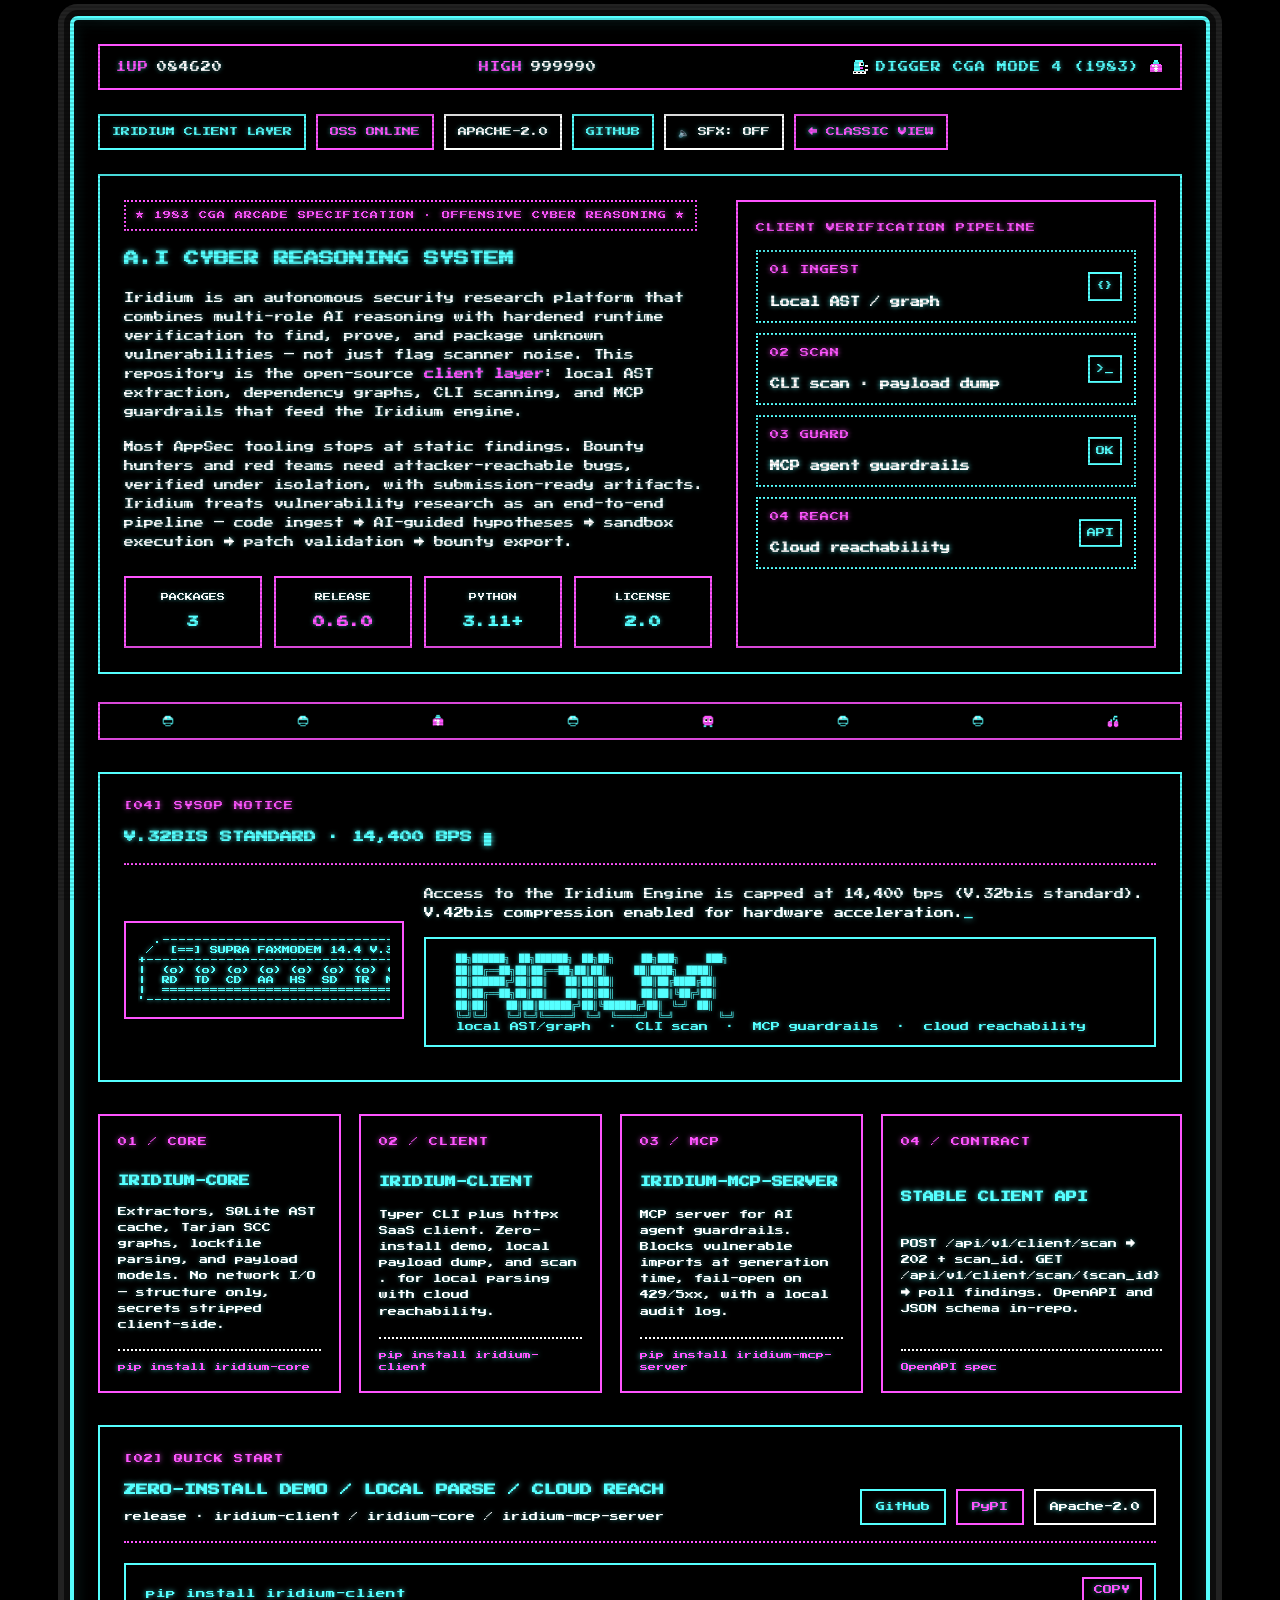
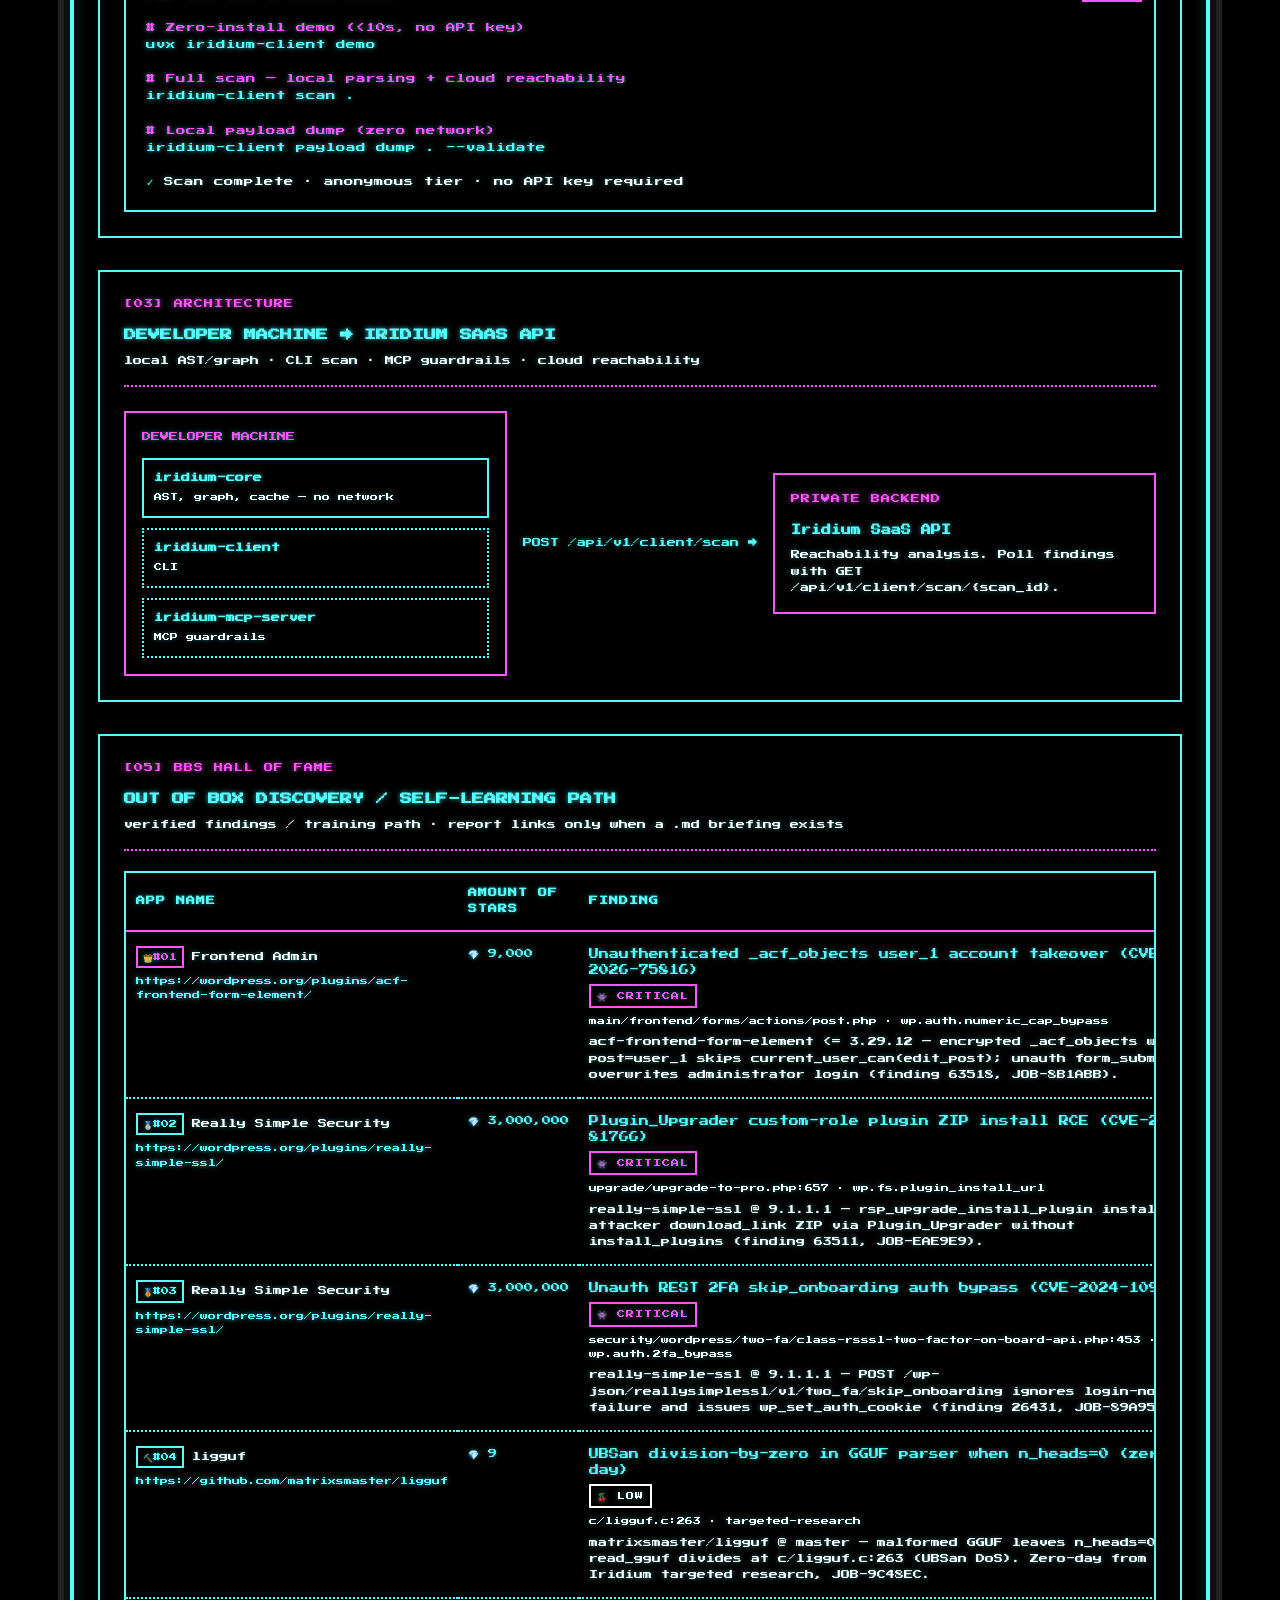
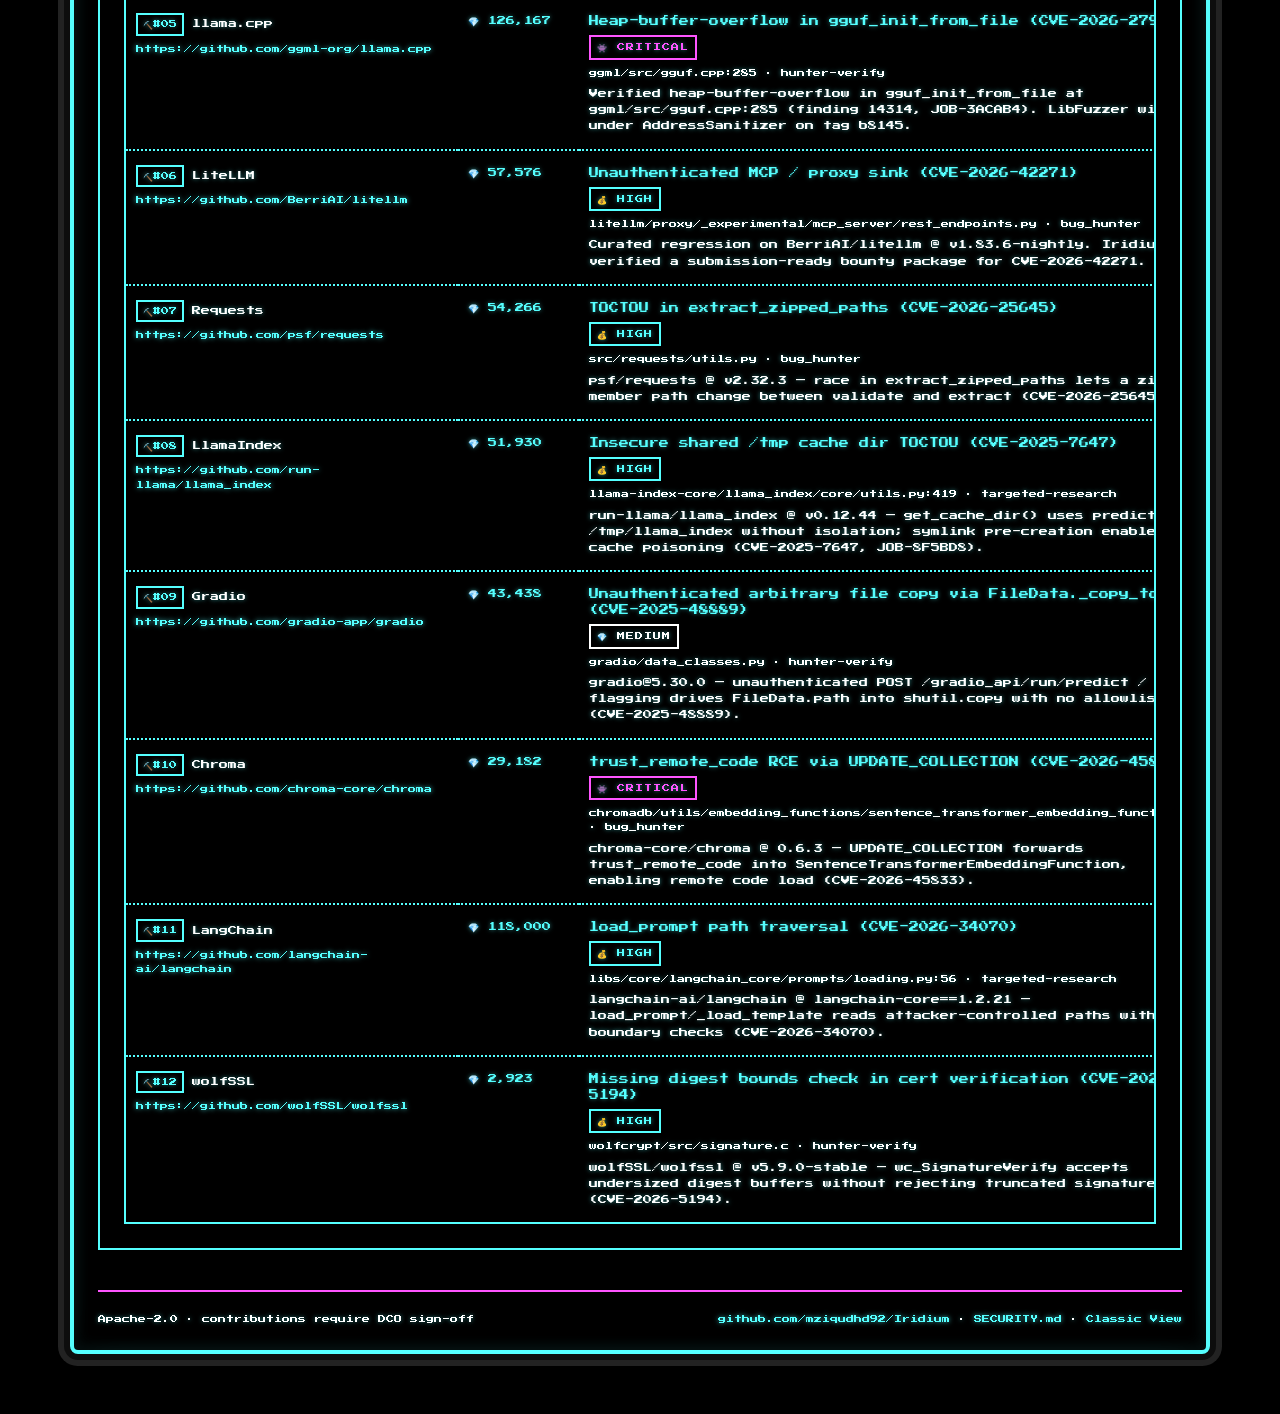
==== commit 74ec8e10: "style(digger): overhaul aesthetic to strict 1983 IBM-PC CGA Mode 4 on CRT monitor Co-authored-by: Cu" ====
--- a/docs/digger/index.html
+++ b/docs/digger/index.html
@@ -13,74 +13,81 @@
   <link rel="stylesheet" href="styles.css" />
 </head>
 <body>
-  <!-- Inline SVG sprites for Digger, Emeralds, Gold Bags, Nobbins -->
+  <!-- Strict 4-Color CGA Mode 4 Palette 1 SVG Sprites: #000000, #ffffff, #55ffff, #ff55ff -->
   <svg xmlns="http://www.w3.org/2000/svg" style="display:none;" shape-rendering="crispEdges">
     <defs>
+      <!-- 1. Digger (16x16) -->
       <symbol id="spr-digger" viewBox="0 0 16 16">
-        <rect x="3" y="1" width="8" height="2" fill="#ffff55"/>
-        <rect x="2" y="3" width="10" height="9" fill="#ffff55"/>
+        <rect x="3" y="1" width="8" height="2" fill="#55ffff"/>
+        <rect x="2" y="3" width="10" height="9" fill="#55ffff"/>
+        <!-- Eye -->
         <rect x="7" y="3" width="4" height="4" fill="#ffffff"/>
         <rect x="9" y="4" width="2" height="2" fill="#000000"/>
+        <!-- Mouth cavity -->
         <rect x="8" y="7" width="6" height="4" fill="#000000"/>
-        <rect x="8" y="8" width="3" height="2" fill="#ff5555"/>
+        <!-- Mouth tongue/throat -->
+        <rect x="8" y="8" width="3" height="2" fill="#ff55ff"/>
+        <!-- Upper & lower shovel scoops -->
         <rect x="13" y="6" width="3" height="2" fill="#ffffff"/>
         <rect x="13" y="10" width="3" height="2" fill="#ffffff"/>
-        <rect x="1" y="12" width="13" height="3" fill="#55ffff"/>
+        <!-- Wheels / Treads -->
+        <rect x="1" y="12" width="13" height="3" fill="#ffffff"/>
         <rect x="2" y="13" width="2" height="1" fill="#000000"/>
         <rect x="6" y="13" width="2" height="1" fill="#000000"/>
         <rect x="10" y="13" width="2" height="1" fill="#000000"/>
       </symbol>
+
+      <!-- 2. Emerald Gem (16x16) -->
       <symbol id="spr-emerald" viewBox="0 0 16 16">
-        <rect x="5" y="2" width="6" height="12" fill="#00aa00"/>
-        <rect x="3" y="4" width="10" height="8" fill="#55ff55"/>
-        <rect x="2" y="5" width="12" height="6" fill="#55ff55"/>
-        <rect x="3" y="7" width="10" height="4" fill="#00aa00"/>
-        <rect x="4" y="8" width="8" height="2" fill="#005500"/>
+        <rect x="5" y="2" width="6" height="12" fill="#55ffff"/>
+        <rect x="3" y="4" width="10" height="8" fill="#55ffff"/>
+        <rect x="2" y="5" width="12" height="6" fill="#55ffff"/>
+        <rect x="3" y="7" width="10" height="3" fill="#000000"/>
         <rect x="4" y="4" width="3" height="2" fill="#ffffff"/>
         <rect x="4" y="3" width="2" height="1" fill="#ffffff"/>
-        <rect x="9" y="4" width="2" height="1" fill="#55ffff"/>
-        <rect x="11" y="5" width="1" height="2" fill="#55ffff"/>
-        <rect x="5" y="11" width="6" height="2" fill="#003300"/>
+        <rect x="9" y="4" width="3" height="1" fill="#ffffff"/>
+        <rect x="5" y="11" width="6" height="2" fill="#000000"/>
       </symbol>
+
+      <!-- 3. Gold Bag (16x16) -->
       <symbol id="spr-goldbag" viewBox="0 0 16 16">
-        <rect x="6" y="1" width="4" height="2" fill="#ffaa00"/>
-        <rect x="5" y="3" width="6" height="2" fill="#aa5500"/>
-        <rect x="3" y="5" width="10" height="9" fill="#ffff55"/>
-        <rect x="2" y="6" width="12" height="7" fill="#ffff55"/>
-        <rect x="3" y="13" width="10" height="2" fill="#aa5500"/>
-        <rect x="2" y="9" width="1" height="3" fill="#aa5500"/>
-        <rect x="13" y="9" width="1" height="3" fill="#aa5500"/>
-        <rect x="7" y="6" width="2" height="7" fill="#000000"/>
-        <rect x="6" y="7" width="4" height="1" fill="#000000"/>
-        <rect x="6" y="9" width="4" height="1" fill="#000000"/>
-        <rect x="6" y="11" width="4" height="1" fill="#000000"/>
+        <rect x="6" y="1" width="4" height="2" fill="#55ffff"/>
+        <rect x="5" y="3" width="6" height="2" fill="#55ffff"/>
+        <rect x="3" y="5" width="10" height="9" fill="#ff55ff"/>
+        <rect x="2" y="6" width="12" height="7" fill="#ff55ff"/>
+        <rect x="3" y="13" width="10" height="2" fill="#000000"/>
+        <rect x="7" y="6" width="2" height="7" fill="#ffffff"/>
+        <rect x="6" y="7" width="4" height="1" fill="#ffffff"/>
+        <rect x="6" y="9" width="4" height="1" fill="#ffffff"/>
+        <rect x="6" y="11" width="4" height="1" fill="#ffffff"/>
         <rect x="4" y="6" width="2" height="2" fill="#ffffff"/>
       </symbol>
+
+      <!-- 4. Nobbin (16x16) -->
       <symbol id="spr-nobbin" viewBox="0 0 16 16">
-        <rect x="4" y="2" width="8" height="11" fill="#ff5555"/>
-        <rect x="2" y="4" width="12" height="7" fill="#ff5555"/>
-        <rect x="3" y="3" width="10" height="9" fill="#ff5555"/>
-        <rect x="4" y="11" width="8" height="2" fill="#aa0000"/>
+        <rect x="4" y="2" width="8" height="11" fill="#ff55ff"/>
+        <rect x="2" y="4" width="12" height="7" fill="#ff55ff"/>
+        <rect x="3" y="3" width="10" height="9" fill="#ff55ff"/>
         <rect x="4" y="5" width="3" height="4" fill="#ffffff"/>
         <rect x="9" y="5" width="3" height="4" fill="#ffffff"/>
         <rect x="5" y="6" width="2" height="2" fill="#000000"/>
         <rect x="10" y="6" width="2" height="2" fill="#000000"/>
-        <rect x="3" y="13" width="3" height="2" fill="#ff5555"/>
-        <rect x="10" y="13" width="3" height="2" fill="#ff5555"/>
+        <rect x="3" y="13" width="3" height="2" fill="#55ffff"/>
+        <rect x="10" y="13" width="3" height="2" fill="#55ffff"/>
       </symbol>
+
+      <!-- 5. Cherry Bonus (16x16) -->
       <symbol id="spr-cherry" viewBox="0 0 16 16">
-        <rect x="9" y="2" width="4" height="2" fill="#55ff55"/>
-        <rect x="8" y="4" width="2" height="3" fill="#00aa00"/>
-        <rect x="5" y="6" width="2" height="3" fill="#00aa00"/>
-        <rect x="11" y="6" width="2" height="3" fill="#00aa00"/>
-        <rect x="2" y="9" width="5" height="5" fill="#ff5555"/>
-        <rect x="3" y="8" width="3" height="7" fill="#ff5555"/>
+        <rect x="9" y="2" width="4" height="2" fill="#55ffff"/>
+        <rect x="8" y="4" width="2" height="3" fill="#55ffff"/>
+        <rect x="5" y="6" width="2" height="3" fill="#55ffff"/>
+        <rect x="11" y="6" width="2" height="3" fill="#55ffff"/>
+        <rect x="2" y="9" width="5" height="5" fill="#ff55ff"/>
+        <rect x="3" y="8" width="3" height="7" fill="#ff55ff"/>
         <rect x="3" y="10" width="1" height="1" fill="#ffffff"/>
-        <rect x="3" y="13" width="3" height="1" fill="#aa0000"/>
-        <rect x="9" y="9" width="5" height="5" fill="#ff5555"/>
-        <rect x="10" y="8" width="3" height="7" fill="#ff5555"/>
+        <rect x="9" y="9" width="5" height="5" fill="#ff55ff"/>
+        <rect x="10" y="8" width="3" height="7" fill="#ff55ff"/>
         <rect x="10" y="10" width="1" height="1" fill="#ffffff"/>
-        <rect x="10" y="13" width="3" height="1" fill="#aa0000"/>
       </symbol>
     </defs>
   </svg>
@@ -88,14 +95,24 @@
   <a class="skip" href="#main">SKIP TO CONTENT</a>
 
   <main id="main" class="wrap">
-    <!-- ARCADE MARQUEE BANNER -->
-    <div class="digger-marquee">
-      <div class="marquee-text">
-        <svg class="hud-icon"><use href="#spr-digger"/></svg>
-        <span>DIGGER ARCADE × IRIDIUM OFFENSIVE REASONING 2026</span>
-        <svg class="hud-icon"><use href="#spr-goldbag"/></svg>
-      </div>
-    </div>
+    <!-- ARCADE HEADER / STATUS BAR -->
+    <header class="digger-header" role="banner">
+      <div class="header-inner">
+        <div class="header-score-item">
+          <span class="arcade-blink">1UP</span>
+          <span class="header-num">084620</span>
+        </div>
+        <div class="header-score-item">
+          <span class="header-label">HIGH</span>
+          <span class="header-num">999990</span>
+        </div>
+        <div class="header-title">
+          <svg class="hud-icon"><use href="#spr-digger"/></svg>
+          <span>DIGGER CGA MODE 4 (1983)</span>
+          <svg class="hud-icon"><use href="#spr-goldbag"/></svg>
+        </div>
+      </div>
+    </header>
 
     <!-- KICKER NAVIGATION -->
     <div class="kicker">
@@ -213,17 +230,25 @@
       <div class="panel-head">
         <div>
           <div class="mono-label">[04] SysOp Notice</div>
-          <h2 id="sysop">V.32bis standard · 14,400 bps</h2>
+          <h2 id="sysop">V.32bis standard · 14,400 bps <span class="terminal-cursor arcade-blink">█</span></h2>
         </div>
       </div>
       <div class="sysop">
         <div class="sysop-screen">
-          <img src="../assets/v32bis-modem.svg" width="220" height="150" alt="SupraFAXModem 14.4 V.32bis style illustration" />
+          <pre class="modem-ascii" aria-label="SupraFAXModem 14.4 V.32bis ASCII Art">
+  .-------------------------------------.
+ /  [==] SUPRA FAXMODEM 14.4 V.32BIS   /|
++-------------------------------------+ |
+|  (o) (o) (o) (o) (o) (o) (o) (o)   | |
+|  RD  TD  CD  AA  HS  SD  TR  MR   | |
+|  =================================  |/
+'-------------------------------------'</pre>
+          <img class="pixel-modem" src="../assets/v32bis-modem.svg" width="220" height="150" alt="SupraFAXModem 14.4 V.32bis style illustration" />
         </div>
         <div>
           <p>
             Access to the Iridium Engine is capped at 14,400 bps (V.32bis standard).
-            V.42bis compression enabled for hardware acceleration.
+            V.42bis compression enabled for hardware acceleration.<span class="terminal-cursor arcade-blink">_</span>
           </p>
           <pre class="nfo" aria-hidden="true">  ██╗██████╗ ██╗██████╗ ██╗██╗   ██╗███╗   ███╗
   ██║██╔══██╗██║██╔══██╗██║██║   ██║████╗ ████║
@@ -378,7 +403,7 @@
           </thead>
           <tbody data-findings-rows>
             <tr>
-              <td class="board-empty" colspan="5">LOADING ARCADE FINDINGS BOARD…</td>
+              <td class="board-empty" colspan="5"><span class="arcade-blink">LOADING ARCADE FINDINGS...</span></td>
             </tr>
           </tbody>
         </table>
--- a/docs/digger/styles.css
+++ b/docs/digger/styles.css
@@ -1,39 +1,58 @@
-@import url('https://fonts.googleapis.com/css2?family=Press+Start+2P&family=VT323&display=swap');
+/* ==========================================================================
+   IRIDIUM DIGGER ARCADE EDITION — 1983 IBM-PC CGA MODE 4 CRT EMULATION
+   Strict 4-Color Palette: #000000 (Black), #FFFFFF (White), #55FFFF (Cyan), #FF55FF (Magenta)
+   ========================================================================== */
+
+@import url('https://fonts.googleapis.com/css2?family=Press+Start+2P&display=swap');
 
 :root {
+  /* Strict 4-color CGA Graphics Mode 4 Palette 1 (High Intensity) */
   --cga-black: #000000;
+  --cga-white: #ffffff;
   --cga-cyan: #55ffff;
-  --cga-cyan-dim: #00aaaa;
   --cga-magenta: #ff55ff;
-  --cga-magenta-dim: #aa00aa;
-  --cga-white: #ffffff;
-  --cga-gray: #aaaaaa;
-  --cga-dark-gray: #555555;
-  --cga-green: #55ff55;
-  --cga-green-dim: #00aa00;
-  --cga-red: #ff5555;
-  --cga-red-dim: #aa0000;
-  --cga-yellow: #ffff55;
-  --cga-brown: #aa5500;
-  --cga-dirt: #2e1502;
-  --cga-dirt-dark: #190a00;
-  --cga-dirt-light: #522907;
-
-  --pixel-font: 'Press Start 2P', monospace, sans-serif;
-  --terminal-font: 'VT323', 'Courier New', monospace;
-}
+
+  /* Semantic Theme Mappings */
+  --bg-primary: #000000;
+  --bg-surface: #000000;
+  --text-primary: #ffffff;
+  --text-cyan: #55ffff;
+  --text-magenta: #ff55ff;
+  --border-cyan: #55ffff;
+  --border-magenta: #ff55ff;
+  --border-white: #ffffff;
+
+  --font-arcade: 'Press Start 2P', 'Courier New', monospace;
+}
+
+/* ==========================================================================
+   1. TYPOGRAPHY & FONT SMOOTHING (STRICT 80s IBM DOS SPEC)
+   ========================================================================== */
 
 *, *::before, *::after {
   box-sizing: border-box;
+  border-radius: 0; /* Remove modern rounded corners */
+}
+
+html, body, main, header, footer,
+h1, h2, h3, h4, h5, h6,
+p, span, div, a, button,
+table, th, td, pre, code, ul, li, input, select, textarea {
+  font-family: var(--font-arcade);
+  font-smooth: never;
+  -webkit-font-smoothing: none;
+  -moz-osx-font-smoothing: unset;
+  text-rendering: optimizeSpeed;
+  image-rendering: pixelated;
+  image-rendering: crisp-edges;
+  -ms-interpolation-mode: nearest-neighbor;
 }
 
 html {
   background-color: var(--cga-black);
   color: var(--cga-white);
-  font-family: var(--terminal-font);
-  font-size: 20px;
-  line-height: 1.4;
-  image-rendering: pixelated;
+  font-size: 11px;
+  line-height: 1.8;
   scroll-behavior: smooth;
 }
 
@@ -41,105 +60,173 @@
   margin: 0;
   padding: 0;
   background-color: var(--cga-black);
-  background-image: 
-    radial-gradient(var(--cga-dirt-light) 15%, transparent 16%),
-    radial-gradient(var(--cga-dirt-dark) 15%, transparent 16%),
-    linear-gradient(to bottom, #150901 0%, #291302 50%, #150901 100%);
-  background-size: 16px 16px, 16px 16px, 100% 100%;
-  background-position: 0 0, 8px 8px, 0 0;
+  color: var(--cga-white);
   position: relative;
   min-height: 100vh;
-}
-
-/* CRT Scanlines Overlay */
-body::before {
-  content: " ";
-  display: block;
-  position: fixed;
-  top: 0; left: 0; bottom: 0; right: 0;
-  background: linear-gradient(rgba(18, 16, 16, 0) 50%, rgba(0, 0, 0, 0.45) 50%);
-  background-size: 100% 4px;
-  z-index: 999;
-  pointer-events: none;
-  opacity: 0.85;
-}
-
-/* Subtle CRT phosphor screen flicker */
+  overflow-x: hidden;
+}
+
+/* ==========================================================================
+   3. CRT MONITOR SCANLINES & PHOSPHOR GLOW OVERLAY
+   ========================================================================== */
+
+/* Fullscreen CRT Scanlines Overlay */
 body::after {
   content: " ";
   display: block;
   position: fixed;
-  top: 0; left: 0; bottom: 0; right: 0;
-  background: rgba(85, 255, 255, 0.015);
-  opacity: 0;
-  z-index: 998;
+  top: 0;
+  left: 0;
+  bottom: 0;
+  right: 0;
   pointer-events: none;
-  animation: crtFlicker 0.15s infinite;
-}
-
-@keyframes crtFlicker {
-  0% { opacity: 0.02; }
-  50% { opacity: 0; }
-  100% { opacity: 0.03; }
-}
-
-/* Skip Link */
+  z-index: 99999;
+  background: repeating-linear-gradient(
+    to bottom,
+    transparent 0px,
+    transparent 2px,
+    rgba(0, 0, 0, 0.15) 2px,
+    rgba(0, 0, 0, 0.15) 4px
+  );
+}
+
+/* CRT Phosphor Glow */
+body, main, header, footer, p, span, div, a, button, h1, h2, h3, td, th, li, code, pre {
+  text-shadow: 0px 0px 4px rgba(85, 255, 255, 0.5);
+}
+
+/* Enhanced glow for headings and accents */
+h1, h2, h3, a, code, .cmd, .cyan-glow {
+  text-shadow: 0px 0px 5px rgba(85, 255, 255, 0.75);
+}
+
+.magenta-glow, .mono-label, .arcade-badge, [data-open="report"] {
+  text-shadow: 0px 0px 5px rgba(255, 85, 255, 0.75);
+}
+
+/* ==========================================================================
+   4. ANIMATIONS (ARCADE BLINK KEYFRAME)
+   ========================================================================== */
+
+@keyframes arcade-blink {
+  0%, 49.9% {
+    opacity: 1;
+    visibility: visible;
+  }
+  50%, 100% {
+    opacity: 0;
+    visibility: hidden;
+  }
+}
+
+.arcade-blink {
+  animation: arcade-blink 1s steps(1) infinite;
+}
+
+/* Terminal Cursor */
+.crt-cursor, .terminal-cursor {
+  display: inline-block;
+  color: var(--cga-cyan);
+  text-shadow: 0 0 6px var(--cga-cyan);
+}
+
+/* ==========================================================================
+   CONTAINER & CRT MONITOR BEZEL / CURVATURE
+   ========================================================================== */
+
 .skip {
   position: absolute;
   top: -999px;
   left: 10px;
-  background: var(--cga-yellow);
+  background: var(--cga-cyan);
   color: var(--cga-black);
   padding: 8px 16px;
-  font-family: var(--pixel-font);
-  font-size: 10px;
-  z-index: 10000;
+  font-size: 9px;
+  z-index: 100000;
   text-decoration: none;
+  border: 2px solid var(--cga-white);
 }
 .skip:focus {
   top: 10px;
 }
 
-/* ICON SPRITES */
+/* CRT Monitor Tube Container */
+.wrap {
+  max-width: 1140px;
+  margin: 16px auto 60px;
+  padding: 24px;
+  background-color: var(--cga-black);
+  border: 4px solid var(--cga-cyan);
+  border-radius: 8px; /* Subtle CRT tube corner curvature */
+  box-shadow:
+    inset 0 0 50px rgba(0, 0, 0, 0.95),
+    inset 0 0 15px rgba(85, 255, 255, 0.25),
+    0 0 0 6px #0d0d0d,
+    0 0 0 12px #222222; /* IBM 5153 Monitor Bezel */
+  position: relative;
+}
+
+/* ==========================================================================
+   HEADER & SCOREBOARD BAR
+   ========================================================================== */
+
+.digger-header {
+  border: 2px solid var(--cga-magenta);
+  background: var(--cga-black);
+  padding: 12px 16px;
+  margin-bottom: 24px;
+}
+
+.header-inner {
+  display: flex;
+  align-items: center;
+  justify-content: space-between;
+  flex-wrap: wrap;
+  gap: 12px;
+  font-size: 10px;
+  letter-spacing: 1px;
+}
+
+.header-score-item {
+  display: flex;
+  align-items: center;
+  gap: 8px;
+}
+
+.header-score-item .arcade-blink {
+  color: var(--cga-magenta);
+}
+
+.header-label {
+  color: var(--cga-magenta);
+}
+
+.header-num {
+  color: var(--cga-white);
+}
+
+.header-title {
+  display: flex;
+  align-items: center;
+  gap: 8px;
+  color: var(--cga-cyan);
+}
+
 .hud-icon {
-  width: 18px;
-  height: 18px;
+  width: 16px;
+  height: 16px;
   vertical-align: middle;
 }
 
-/* MAIN WRAPPER */
-.wrap {
-  max-width: 1180px;
-  margin: 0 auto;
-  padding: 24px 16px 80px;
-}
-
-/* MARQUEE BANNER */
-.digger-marquee {
-  background: var(--cga-black);
-  border: 4px solid var(--cga-magenta);
-  box-shadow: 0 0 16px rgba(255, 85, 255, 0.45), inset 0 0 14px rgba(255, 85, 255, 0.18);
-  padding: 12px 16px;
-  margin-bottom: 22px;
-  text-align: center;
-  position: relative;
-  background-image: repeating-linear-gradient(45deg, #110011, #110011 10px, #000000 10px, #000000 20px);
-}
-.marquee-text {
-  font-family: var(--pixel-font);
-  font-size: 11px;
-  color: var(--cga-yellow);
-  text-transform: uppercase;
-  letter-spacing: 2px;
-  display: flex;
-  align-items: center;
-  justify-content: center;
-  gap: 12px;
-  flex-wrap: wrap;
-  text-shadow: 2px 2px 0 var(--cga-red-dim);
-}
-
-/* KICKER PILLS */
+.cga-sep {
+  color: var(--cga-magenta);
+  margin: 0 4px;
+}
+
+/* ==========================================================================
+   KICKER PILLS & CONTROLS
+   ========================================================================== */
+
 .kicker {
   display: flex;
   flex-wrap: wrap;
@@ -154,114 +241,91 @@
   background: var(--cga-black);
   border: 2px solid var(--cga-cyan);
   color: var(--cga-cyan);
-  font-family: var(--pixel-font);
-  font-size: 10px;
-  padding: 6px 12px;
+  font-size: 9px;
+  padding: 8px 12px;
   text-decoration: none;
   text-transform: uppercase;
-  box-shadow: 2px 2px 0 var(--cga-cyan-dim);
+  transition: all 0.05s ease;
+  user-select: none;
+}
+
+.pill:hover {
+  background: var(--cga-cyan);
+  color: var(--cga-black);
 }
 
 .pill.live {
-  border-color: var(--cga-green);
-  color: var(--cga-green);
-  box-shadow: 2px 2px 0 var(--cga-green-dim);
-}
-.pill.live::before {
-  content: "";
-  display: inline-block;
-  width: 8px;
-  height: 8px;
-  background: var(--cga-green);
-  animation: pulseDot 1s infinite alternate;
-}
-@keyframes pulseDot {
-  0% { opacity: 0.3; }
-  100% { opacity: 1; }
+  border-color: var(--cga-magenta);
+  color: var(--cga-magenta);
+}
+.pill.live:hover {
+  background: var(--cga-magenta);
+  color: var(--cga-black);
 }
 
 .pill.mute {
-  border-color: var(--cga-gray);
-  color: var(--cga-gray);
-  box-shadow: 2px 2px 0 var(--cga-dark-gray);
-}
-
-.pill.accent {
+  border-color: var(--cga-white);
+  color: var(--cga-white);
+}
+.pill.mute:hover {
+  background: var(--cga-white);
+  color: var(--cga-black);
+}
+
+.pill.sound-pill {
+  border: 2px solid var(--cga-white);
+  color: var(--cga-white);
+  cursor: pointer;
+}
+.pill.sound-pill:hover {
+  background: var(--cga-white);
+  color: var(--cga-black);
+}
+.pill.sound-pill.sfx-active {
+  border-color: var(--cga-cyan);
+  color: var(--cga-cyan);
+  background: #000000;
+}
+.pill.sound-pill.sfx-active:hover {
+  background: var(--cga-cyan);
+  color: var(--cga-black);
+}
+
+.pill.digger-exit {
   border-color: var(--cga-magenta);
   color: var(--cga-magenta);
-  box-shadow: 2px 2px 0 var(--cga-magenta-dim);
-}
-
-.pill.sound-pill {
-  background: #111111;
-  border-color: var(--cga-yellow);
-  color: var(--cga-yellow);
-  cursor: pointer;
-  box-shadow: 2px 2px 0 var(--cga-brown);
-  transition: all 0.1s ease;
-}
-.pill.sound-pill:hover {
-  background: var(--cga-yellow);
+}
+.pill.digger-exit:hover {
+  background: var(--cga-magenta);
   color: var(--cga-black);
 }
-.pill.sound-pill.sfx-active {
-  background: #002200;
-  border-color: var(--cga-green);
-  color: var(--cga-green);
-  box-shadow: 0 0 8px var(--cga-green-dim);
-}
-
-.pill.digger-exit {
-  background: var(--cga-magenta-dim);
-  border-color: var(--cga-yellow);
-  color: var(--cga-white);
-  box-shadow: 3px 3px 0 var(--cga-black);
-  animation: exitGlow 2s infinite alternate;
-}
-@keyframes exitGlow {
-  0% { border-color: var(--cga-yellow); }
-  100% { border-color: var(--cga-cyan); }
-}
-
-/* HERO SECTION */
+
+/* ==========================================================================
+   HERO SECTION
+   ========================================================================== */
+
 .hero {
   background: var(--cga-black);
-  border: 4px solid var(--cga-cyan);
-  box-shadow: 0 0 16px rgba(85, 255, 255, 0.4), inset 0 0 20px rgba(0, 0, 0, 0.8);
-  padding: 28px;
+  border: 2px solid var(--cga-cyan);
+  padding: 24px;
+  margin-bottom: 28px;
   position: relative;
-  margin-bottom: 32px;
 }
 
 .arcade-badge {
   display: inline-block;
-  font-family: var(--pixel-font);
   font-size: 8px;
   color: var(--cga-magenta);
-  background: rgba(255, 85, 255, 0.12);
-  border: 1px dashed var(--cga-magenta);
-  padding: 5px 9px;
-  margin-bottom: 14px;
-  letter-spacing: 1.5px;
-  text-transform: uppercase;
-}
-
-.hero::after {
-  content: "";
-  position: absolute;
-  top: -12px; right: 24px;
-  background: var(--cga-black);
-  padding: 0 8px;
-  font-family: var(--pixel-font);
-  font-size: 9px;
-  color: var(--cga-magenta);
-  text-transform: uppercase;
+  border: 2px dotted var(--cga-magenta);
+  padding: 6px 10px;
+  margin-bottom: 16px;
+  letter-spacing: 1px;
 }
 
 .hero-grid {
   display: grid;
   grid-template-columns: 1fr;
-  gap: 28px;
+  gap: 24px;
 }
 @media (min-width: 900px) {
   .hero-grid {
@@ -270,28 +334,24 @@
 }
 
 h1 {
-  font-family: var(--pixel-font);
-  font-size: 1.55rem;
-  line-height: 1.4;
-  color: var(--cga-yellow);
-  text-shadow: 3px 3px 0 var(--cga-red-dim);
+  font-size: 15px;
+  line-height: 1.6;
+  color: var(--cga-cyan);
   margin: 0 0 18px 0;
   text-transform: uppercase;
 }
 
 .lede {
-  font-family: var(--terminal-font);
-  font-size: 1.35rem;
-  line-height: 1.5;
-  color: var(--cga-white);
-  margin-bottom: 16px;
+  font-size: 10px;
+  line-height: 1.9;
+  color: var(--cga-white);
+  margin: 0 0 16px 0;
 }
 .lede strong {
-  color: var(--cga-cyan);
-  text-shadow: 0 0 4px var(--cga-cyan-dim);
-}
-
-/* STATS - ARCADE DIGITAL COUNTERS */
+  color: var(--cga-magenta);
+}
+
+/* STATS - 80s COUNTERS */
 .stats {
   display: grid;
   grid-template-columns: repeat(2, 1fr);
@@ -305,44 +365,38 @@
 }
 
 .stat {
-  background: #080808;
+  background: var(--cga-black);
   border: 2px solid var(--cga-magenta);
   padding: 12px 10px;
   text-align: center;
-  box-shadow: 3px 3px 0 var(--cga-magenta-dim);
 }
 .stat span {
   display: block;
-  font-family: var(--pixel-font);
   font-size: 8px;
-  color: var(--cga-gray);
+  color: var(--cga-white);
   text-transform: uppercase;
-  margin-bottom: 6px;
+  margin-bottom: 8px;
 }
 .stat strong {
   display: block;
-  font-family: var(--pixel-font);
-  font-size: 14px;
-  color: var(--cga-yellow);
+  font-size: 12px;
+  color: var(--cga-cyan);
 }
 .stat strong.accent {
-  color: var(--cga-cyan);
+  color: var(--cga-magenta);
 }
 .stat strong.ok {
-  color: var(--cga-green);
-}
-
-/* PIPELINE ASIDE - EXCAVATED SHAFT */
+  color: var(--cga-cyan);
+}
+
+/* PIPELINE ASIDE */
 .pipeline {
-  background: #110702;
-  border: 3px solid var(--cga-brown);
-  padding: 20px;
-  position: relative;
-  box-shadow: inset 0 0 16px #000000;
+  background: var(--cga-black);
+  border: 2px solid var(--cga-magenta);
+  padding: 18px;
 }
 
 .mono-label {
-  font-family: var(--pixel-font);
   font-size: 9px;
   color: var(--cga-magenta);
   text-transform: uppercase;
@@ -353,20 +407,16 @@
 .steps {
   display: flex;
   flex-direction: column;
-  gap: 12px;
+  gap: 10px;
 }
 
 .step {
   background: var(--cga-black);
-  border: 2px solid var(--cga-cyan-dim);
+  border: 2px dotted var(--cga-cyan);
   padding: 10px 12px;
-  position: relative;
-  transition: transform 0.1s;
 }
 .step:hover {
-  transform: translateX(4px);
-  border-color: var(--cga-cyan);
-  box-shadow: 2px 2px 0 var(--cga-cyan);
+  border-style: solid;
 }
 
 .step-row {
@@ -377,29 +427,69 @@
 }
 
 .step h3 {
-  margin: 4px 0 0;
-  font-family: var(--terminal-font);
-  font-size: 1.25rem;
-  color: var(--cga-white);
-  font-weight: normal;
+  margin: 6px 0 0;
+  font-size: 10px;
+  color: var(--cga-white);
 }
 
 .glyph {
-  font-family: var(--pixel-font);
-  font-size: 10px;
-  color: var(--cga-yellow);
-  background: #1a1a1a;
-  border: 1px solid var(--cga-yellow);
-  padding: 4px 8px;
-}
-
-/* GENERAL ARCADE PANEL */
+  font-size: 9px;
+  color: var(--cga-cyan);
+  border: 2px solid var(--cga-cyan);
+  padding: 4px 6px;
+}
+
+/* ==========================================================================
+   ANIMATED DIGGER TUNNEL TRACK
+   ========================================================================== */
+
+.digger-tunnel-track {
+  background: var(--cga-black);
+  border: 2px solid var(--cga-magenta);
+  height: 38px;
+  position: relative;
+  overflow: hidden;
+  margin: 20px 0 28px;
+}
+
+.tunnel-gems {
+  display: flex;
+  justify-content: space-around;
+  align-items: center;
+  height: 100%;
+}
+
+.gem-crumb {
+  width: 14px;
+  height: 14px;
+}
+
+.digger-cart-anim {
+  position: absolute;
+  top: 7px;
+  left: -40px;
+  width: 24px;
+  height: 24px;
+  animation: diggerDrive 12s linear infinite;
+}
+
+@keyframes diggerDrive {
+  0% { left: -40px; transform: scaleX(1); }
+  48% { left: calc(100% + 10px); transform: scaleX(1); }
+  50% { left: calc(100% + 10px); transform: scaleX(-1); }
+  98% { left: -40px; transform: scaleX(-1); }
+  100% { left: -40px; transform: scaleX(1); }
+}
+
+/* ==========================================================================
+   GENERAL ARCADE PANEL
+   ========================================================================== */
+
 .panel {
   background: var(--cga-black);
-  border: 4px solid var(--cga-cyan);
-  box-shadow: 0 0 12px rgba(85, 255, 255, 0.25);
-  padding: 28px;
-  margin-top: 36px;
+  border: 2px solid var(--cga-cyan);
+  padding: 24px;
+  margin-top: 32px;
   position: relative;
 }
 
@@ -409,80 +499,103 @@
   align-items: flex-end;
   justify-content: space-between;
   gap: 16px;
-  padding-bottom: 18px;
-  border-bottom: 3px dashed var(--cga-cyan-dim);
+  padding-bottom: 16px;
+  border-bottom: 2px dotted var(--cga-magenta);
   margin-bottom: 20px;
 }
 
 .panel-head h2 {
   margin: 8px 0 0;
-  font-family: var(--pixel-font);
-  font-size: 1.15rem;
-  color: var(--cga-yellow);
+  font-size: 12px;
+  color: var(--cga-cyan);
   text-transform: uppercase;
-  line-height: 1.4;
+  line-height: 1.6;
 }
 
 .panel-head p {
-  margin: 6px 0 0;
-  font-family: var(--terminal-font);
-  font-size: 1.15rem;
-  color: var(--cga-gray);
-}
-
-/* SYSOP NOTICE PANEL */
+  margin: 8px 0 0;
+  font-size: 9px;
+  color: var(--cga-white);
+  line-height: 1.8;
+}
+
+/* ==========================================================================
+   [04] SYSOP NOTICE & ASCII ART MODEM
+   ========================================================================== */
+
 .sysop {
   display: grid;
   gap: 20px;
-  margin-top: 20px;
-  align-items: center;
-}
-@media (min-width: 720px) {
+  margin-top: 16px;
+  align-items: center;
+}
+@media (min-width: 768px) {
   .sysop {
-    grid-template-columns: 200px 1fr;
+    grid-template-columns: 280px 1fr;
   }
 }
 
 .sysop-screen {
-  background: #001100;
-  border: 3px solid var(--cga-green);
-  box-shadow: 0 0 12px rgba(85, 255, 85, 0.4), inset 0 0 12px rgba(0, 0, 0, 0.9);
+  background: var(--cga-black);
+  border: 2px solid var(--cga-magenta);
   padding: 12px;
   text-align: center;
 }
 
-.sysop-screen img {
-  width: 100%;
-  max-width: 180px;
-  filter: drop-shadow(0 0 6px var(--cga-green));
+/* ASCII modem presentation block */
+.modem-ascii {
+  margin: 0;
+  font-size: 8px;
+  line-height: 1.25;
+  color: var(--cga-cyan);
+  text-shadow: 0 0 4px var(--cga-cyan);
+  white-space: pre;
+  overflow-x: auto;
+}
+
+/* Image fallback with forced pixelation */
+img {
+  image-rendering: pixelated;
+  image-rendering: crisp-edges;
+  -ms-interpolation-mode: nearest-neighbor;
+}
+
+.pixel-modem {
+  margin-top: 8px;
+  border: 2px dotted var(--cga-cyan);
+  padding: 6px;
+  max-width: 100%;
+  height: auto;
+  display: none; /* ASCII art is primary, but pixel-modem styled if displayed */
 }
 
 .sysop p {
-  font-family: var(--terminal-font);
-  font-size: 1.3rem;
-  color: var(--cga-white);
-  margin: 0 0 12px 0;
+  font-size: 10px;
+  line-height: 1.9;
+  color: var(--cga-white);
+  margin: 0 0 14px 0;
 }
 
 .nfo {
-  background: #0a0a0a;
+  background: var(--cga-black);
   border: 2px solid var(--cga-cyan);
   padding: 12px;
   overflow-x: auto;
-  font-family: var(--terminal-font);
-  font-size: 14px;
-  line-height: 1.1;
+  font-size: 9px;
+  line-height: 1.3;
   color: var(--cga-cyan);
   white-space: pre;
-  text-shadow: 0 0 6px rgba(85, 255, 255, 0.5);
-}
-
-/* MODULES / PACKAGES CARDS */
+}
+
+/* ==========================================================================
+   PACKAGES / MODULES
+   ========================================================================== */
+
 .modules {
   display: grid;
   grid-template-columns: 1fr;
-  gap: 20px;
-  margin-top: 36px;
+  gap: 18px;
+  margin-top: 32px;
 }
 @media (min-width: 600px) {
   .modules {
@@ -497,174 +610,142 @@
 
 .module {
   background: var(--cga-black);
-  border: 3px solid var(--cga-magenta);
-  box-shadow: 4px 4px 0 var(--cga-magenta-dim);
-  padding: 20px;
+  border: 2px solid var(--cga-magenta);
+  padding: 18px;
   display: flex;
   flex-direction: column;
   justify-content: space-between;
-  position: relative;
-  transition: transform 0.1s, box-shadow 0.1s;
 }
 .module:hover {
-  transform: translateY(-4px);
-  box-shadow: 4px 8px 0 var(--cga-cyan);
   border-color: var(--cga-cyan);
 }
 
 .module h2 {
-  font-family: var(--pixel-font);
-  font-size: 0.95rem;
-  color: var(--cga-yellow);
+  font-size: 11px;
+  color: var(--cga-cyan);
   margin: 8px 0 12px 0;
   text-transform: uppercase;
 }
 
 .module p {
-  font-family: var(--terminal-font);
-  font-size: 1.2rem;
-  color: var(--cga-white);
-  line-height: 1.4;
+  font-size: 9px;
+  color: var(--cga-white);
+  line-height: 1.8;
   margin: 0 0 16px 0;
 }
 
 .module a {
-  font-family: var(--pixel-font);
-  font-size: 9px;
-  color: var(--cga-cyan);
+  font-size: 8px;
+  color: var(--cga-magenta);
   text-decoration: none;
-  border-top: 2px dashed var(--cga-dark-gray);
+  border-top: 2px dotted var(--cga-white);
   padding-top: 10px;
   display: inline-block;
-  transition: color 0.1s;
+  line-height: 1.5;
 }
 .module a:hover {
-  color: var(--cga-green);
-}
-
-/* BUTTONS */
+  color: var(--cga-cyan);
+}
+
+/* ==========================================================================
+   BUTTONS & ACTIONS
+   ========================================================================== */
+
 .actions {
   display: flex;
   flex-wrap: wrap;
-  gap: 12px;
+  gap: 10px;
 }
 
 .btn {
   display: inline-flex;
   align-items: center;
-  gap: 8px;
-  background: #001818;
+  gap: 6px;
+  background: var(--cga-black);
   border: 2px solid var(--cga-cyan);
   color: var(--cga-cyan);
-  padding: 10px 16px;
-  font-family: var(--pixel-font);
-  font-size: 10px;
+  padding: 8px 14px;
+  font-size: 9px;
   text-decoration: none;
   cursor: pointer;
-  box-shadow: 0 4px 0 var(--cga-cyan-dim);
-  position: relative;
-  transition: transform 0.05s ease, box-shadow 0.05s ease, background 0.1s ease;
+  transition: all 0.05s ease;
   user-select: none;
 }
 .btn:hover {
-  background: var(--cga-cyan-dim);
-  color: var(--cga-white);
-  box-shadow: 0 4px 0 var(--cga-black);
-}
-.btn:active {
-  transform: translateY(3px);
-  box-shadow: 0 1px 0 var(--cga-black);
+  background: var(--cga-cyan);
+  color: var(--cga-black);
 }
 
 .btn.ghost {
-  background: #180018;
   border-color: var(--cga-magenta);
   color: var(--cga-magenta);
-  box-shadow: 0 4px 0 var(--cga-magenta-dim);
 }
 .btn.ghost:hover {
-  background: var(--cga-magenta-dim);
-  color: var(--cga-white);
-  box-shadow: 0 4px 0 var(--cga-black);
-}
-.btn.ghost:active {
-  transform: translateY(3px);
-  box-shadow: 0 1px 0 var(--cga-black);
+  background: var(--cga-magenta);
+  color: var(--cga-black);
 }
 
 .btn.ok {
-  background: #001800;
-  border-color: var(--cga-green);
-  color: var(--cga-green);
-  box-shadow: 0 4px 0 var(--cga-green-dim);
+  border-color: var(--cga-white);
+  color: var(--cga-white);
 }
 .btn.ok:hover {
-  background: var(--cga-green-dim);
-  color: var(--cga-white);
-  box-shadow: 0 4px 0 var(--cga-black);
-}
-.btn.ok:active {
-  transform: translateY(3px);
-  box-shadow: 0 1px 0 var(--cga-black);
-}
-
-/* QUICK START TERMINAL BOX */
+  background: var(--cga-white);
+  color: var(--cga-black);
+}
+
+/* ==========================================================================
+   QUICK START TERMINAL BOX
+   ========================================================================== */
+
 .term-wrap {
   position: relative;
-  background: #050505;
-  border: 3px solid var(--cga-green);
-  box-shadow: inset 0 0 18px rgba(0, 0, 0, 0.95), 0 0 10px rgba(85, 255, 85, 0.2);
+  background: var(--cga-black);
+  border: 2px solid var(--cga-cyan);
   padding: 20px;
   margin-top: 18px;
 }
 
 .copy {
   position: absolute;
-  top: 14px;
-  right: 14px;
-  background: #181400;
-  border: 2px solid var(--cga-yellow);
-  color: var(--cga-yellow);
-  font-family: var(--pixel-font);
-  font-size: 9px;
-  padding: 8px 12px;
+  top: 12px;
+  right: 12px;
+  background: var(--cga-black);
+  border: 2px solid var(--cga-magenta);
+  color: var(--cga-magenta);
+  font-size: 9px;
+  padding: 6px 10px;
   cursor: pointer;
-  box-shadow: 0 3px 0 var(--cga-brown);
-  transition: transform 0.05s ease, box-shadow 0.05s ease;
   user-select: none;
 }
 .copy:hover {
-  background: var(--cga-yellow);
+  background: var(--cga-magenta);
   color: var(--cga-black);
-  box-shadow: 0 3px 0 var(--cga-black);
-}
-.copy:active {
-  transform: translateY(2px);
-  box-shadow: 0 1px 0 var(--cga-black);
 }
 
 .term {
   margin: 0;
-  font-family: var(--terminal-font);
-  font-size: 1.35rem;
-  line-height: 1.4;
+  font-size: 9.5px;
+  line-height: 1.8;
   color: var(--cga-white);
   white-space: pre-wrap;
   word-break: break-all;
 }
 
 .cmd {
-  color: var(--cga-green);
-  text-shadow: 0 0 4px var(--cga-green-dim);
+  color: var(--cga-cyan);
 }
 .cmt {
-  color: var(--cga-dark-gray);
+  color: var(--cga-magenta);
 }
 .ok {
   color: var(--cga-cyan);
 }
 
-/* ARCHITECTURE MINING FLOW */
+/* ==========================================================================
+   ARCHITECTURE MINING FLOW
+   ========================================================================== */
+
 .flow {
   display: grid;
   gap: 16px;
@@ -678,16 +759,14 @@
 }
 
 .local, .cloud {
-  background: #080401;
-  border: 3px solid var(--cga-yellow);
-  box-shadow: 4px 4px 0 var(--cga-brown);
-  padding: 18px;
+  background: var(--cga-black);
+  border: 2px solid var(--cga-magenta);
+  padding: 16px;
 }
 
 .local-title {
-  font-family: var(--pixel-font);
-  font-size: 10px;
-  color: var(--cga-yellow);
+  font-size: 9px;
+  color: var(--cga-magenta);
   text-transform: uppercase;
   margin-bottom: 12px;
 }
@@ -699,38 +778,28 @@
 
 .node {
   background: var(--cga-black);
-  border: 2px solid var(--cga-cyan-dim);
+  border: 2px dotted var(--cga-cyan);
   padding: 10px;
 }
 .node.span {
-  border-color: var(--cga-cyan);
+  border-style: solid;
 }
 .node strong {
   display: block;
-  font-family: var(--pixel-font);
-  font-size: 10px;
+  font-size: 9px;
   color: var(--cga-cyan);
 }
 .node span {
-  font-family: var(--terminal-font);
-  font-size: 1.15rem;
-  color: var(--cga-gray);
+  font-size: 8px;
+  color: var(--cga-white);
 }
 
 .arrow {
   display: none;
-  font-family: var(--pixel-font);
-  font-size: 11px;
-  color: var(--cga-magenta);
+  font-size: 9px;
+  color: var(--cga-cyan);
   text-align: center;
-  text-shadow: 0 0 6px var(--cga-magenta-dim);
-  animation: arrowPulse 1.2s infinite alternate;
-}
-@keyframes arrowPulse {
-  0% { transform: scale(1); }
-  100% { transform: scale(1.08); }
-}
-
+}
 .arrow.mobile {
   display: block;
 }
@@ -745,24 +814,25 @@
 
 .cloud strong {
   display: block;
-  font-family: var(--pixel-font);
-  font-size: 12px;
-  color: var(--cga-magenta);
+  font-size: 10px;
+  color: var(--cga-cyan);
   margin-top: 6px;
 }
 .cloud p {
-  font-family: var(--terminal-font);
-  font-size: 1.2rem;
+  font-size: 9px;
   color: var(--cga-white);
   margin: 8px 0 0 0;
-}
-
-/* DIGGER HIGH SCORE BOARD (HALL OF FAME) */
+  line-height: 1.8;
+}
+
+/* ==========================================================================
+   BBS HALL OF FAME TABLE (STRICT CGA MODE 4)
+   ========================================================================== */
+
 .board-wrap {
-  margin-top: 24px;
+  margin-top: 20px;
   overflow-x: auto;
-  border: 3px solid var(--cga-magenta);
-  box-shadow: 0 0 16px rgba(255, 85, 255, 0.25);
+  border: 2px solid var(--cga-cyan);
   background: var(--cga-black);
 }
 
@@ -774,25 +844,25 @@
 }
 
 .board th {
-  padding: 14px 12px;
-  font-family: var(--pixel-font);
+  padding: 12px 10px;
   font-size: 9px;
   letter-spacing: 1px;
   text-transform: uppercase;
-  color: var(--cga-yellow);
-  background: #111111;
-  border-bottom: 3px solid var(--cga-magenta);
+  color: var(--cga-cyan);
+  background: var(--cga-black);
+  border-bottom: 2px solid var(--cga-magenta);
 }
 
 .board td {
-  padding: 16px 12px;
+  padding: 14px 10px;
   vertical-align: top;
-  border-top: 1px dashed var(--cga-dark-gray);
-  font-family: var(--terminal-font);
+  border-top: 2px dotted var(--cga-cyan);
+  font-size: 9px;
+  line-height: 1.8;
 }
 
 .board tr:hover td {
-  background: rgba(85, 255, 255, 0.05);
+  background: rgba(85, 255, 255, 0.08);
 }
 
 .board-app-row {
@@ -805,167 +875,112 @@
 .board-rank {
   display: inline-flex;
   align-items: center;
-  gap: 4px;
-  font-family: var(--pixel-font);
   font-size: 8px;
-  padding: 3px 6px;
-  border: 1px solid var(--cga-dark-gray);
-  color: var(--cga-gray);
-  background: #111111;
+  padding: 2px 5px;
+  border: 2px solid var(--cga-cyan);
+  color: var(--cga-cyan);
   white-space: nowrap;
 }
 .board-rank.rank-1st {
-  border-color: var(--cga-yellow);
-  color: var(--cga-yellow);
-  background: rgba(255, 255, 85, 0.16);
-  box-shadow: 0 0 8px rgba(255, 255, 85, 0.35);
-}
-.board-rank.rank-2nd {
-  border-color: var(--cga-cyan);
-  color: var(--cga-cyan);
-  background: rgba(85, 255, 255, 0.16);
-  box-shadow: 0 0 8px rgba(85, 255, 255, 0.35);
-}
-.board-rank.rank-3rd {
   border-color: var(--cga-magenta);
   color: var(--cga-magenta);
-  background: rgba(255, 85, 255, 0.16);
-  box-shadow: 0 0 8px rgba(255, 85, 255, 0.35);
-}
-.rank-ico {
-  font-size: 10px;
 }
 
 .board-app {
-  font-family: var(--pixel-font);
-  font-size: 11px;
+  font-size: 9px;
   color: var(--cga-white);
 }
 
 .board-repo, .board-repo a {
   margin-top: 6px;
-  font-family: var(--terminal-font);
-  font-size: 1rem;
-  color: var(--cga-cyan-dim);
+  font-size: 8px;
+  color: var(--cga-cyan);
   text-decoration: none;
 }
 .board-repo a:hover {
-  color: var(--cga-cyan);
   text-decoration: underline;
 }
 
 .board-stars {
-  font-family: var(--pixel-font);
+  font-size: 9px;
+  color: var(--cga-cyan);
+  white-space: nowrap;
+}
+
+.gem-sparkle {
+  color: var(--cga-cyan);
+}
+
+.board-title {
   font-size: 10px;
-  color: var(--cga-green);
-  white-space: nowrap;
-}
-
-.gem-sparkle {
-  display: inline-block;
-  animation: gemGlint 1.8s infinite;
-}
-@keyframes gemGlint {
-  0%, 100% { transform: scale(1); filter: brightness(1); }
-  50% { transform: scale(1.25); filter: brightness(1.5) drop-shadow(0 0 4px var(--cga-green)); }
-}
-
-.board-title {
-  font-family: var(--terminal-font);
-  font-size: 1.35rem;
-  font-weight: bold;
-  color: var(--cga-yellow);
+  color: var(--cga-cyan);
+  line-height: 1.6;
 }
 
 .board-sev {
   display: inline-block;
   margin-top: 6px;
-  padding: 4px 8px;
-  font-family: var(--pixel-font);
+  padding: 3px 6px;
   font-size: 8px;
   text-transform: uppercase;
   letter-spacing: 1px;
-  border: 1px solid;
+  border: 2px solid var(--cga-magenta);
+  color: var(--cga-magenta);
 }
 .board-sev.sev-critical {
-  color: var(--cga-red);
-  border-color: var(--cga-red);
-  background: rgba(255, 85, 85, 0.15);
+  border-color: var(--cga-magenta);
+  color: var(--cga-magenta);
 }
 .board-sev.sev-high {
-  color: var(--cga-yellow);
-  border-color: var(--cga-yellow);
-  background: rgba(255, 255, 85, 0.15);
-}
-.board-sev.sev-medium {
-  color: var(--cga-green);
-  border-color: var(--cga-green);
-  background: rgba(85, 255, 85, 0.15);
-}
-.board-sev.sev-low {
-  color: var(--cga-cyan);
   border-color: var(--cga-cyan);
-  background: rgba(85, 255, 255, 0.15);
+  color: var(--cga-cyan);
+}
+.board-sev.sev-medium, .board-sev.sev-low {
+  border-color: var(--cga-white);
+  color: var(--cga-white);
 }
 
 .board-meta {
   margin-top: 6px;
-  font-family: var(--terminal-font);
-  font-size: 1.05rem;
-  color: var(--cga-gray);
+  font-size: 8px;
+  color: var(--cga-white);
 }
 
 .board-sum {
-  margin: 8px 0 0;
-  font-family: var(--terminal-font);
-  font-size: 1.25rem;
-  line-height: 1.4;
+  margin: 6px 0 0;
+  font-size: 9px;
+  line-height: 1.8;
   color: var(--cga-white);
 }
 
 .board-btn {
-  font-family: var(--pixel-font);
-  font-size: 9px;
-  padding: 8px 12px;
+  font-size: 8px;
+  padding: 6px 10px;
   white-space: nowrap;
-  box-shadow: 0 3px 0 var(--cga-cyan-dim);
-  transition: transform 0.05s ease, box-shadow 0.05s ease;
-}
-.board-btn:hover {
-  box-shadow: 0 3px 0 var(--cga-black);
-}
-.board-btn:active {
-  transform: translateY(2px);
-  box-shadow: 0 1px 0 var(--cga-black);
-}
-.board-btn.ghost {
-  box-shadow: 0 3px 0 var(--cga-magenta-dim);
-}
-.board-btn.ghost:hover {
-  box-shadow: 0 3px 0 var(--cga-black);
 }
 
 .board-empty {
   text-align: center;
-  padding: 36px;
-  font-family: var(--pixel-font);
-  font-size: 11px;
-  color: var(--cga-red);
-}
-
-/* FOOTER */
+  padding: 32px;
+  font-size: 10px;
+  color: var(--cga-magenta);
+}
+
+/* ==========================================================================
+   FOOTER
+   ========================================================================== */
+
 footer {
-  margin-top: 48px;
-  padding-top: 24px;
-  border-top: 4px solid var(--cga-brown);
+  margin-top: 40px;
+  padding-top: 20px;
+  border-top: 2px solid var(--cga-magenta);
   display: flex;
   flex-wrap: wrap;
   justify-content: space-between;
   align-items: center;
   gap: 16px;
-  font-family: var(--pixel-font);
-  font-size: 9px;
-  color: var(--cga-gray);
+  font-size: 8px;
+  color: var(--cga-white);
 }
 
 footer a {
@@ -973,19 +988,25 @@
   text-decoration: none;
 }
 footer a:hover {
-  color: var(--cga-yellow);
-}
-
-/* CRT TERMINAL MODAL */
+  color: var(--cga-magenta);
+}
+
+/* ==========================================================================
+   CRT TERMINAL MODAL (1983 IBM-PC TTY)
+   ========================================================================== */
+
 .modal {
   position: fixed;
-  top: 0; left: 0; width: 100%; height: 100%;
-  background: rgba(0, 0, 0, 0.85);
+  top: 0;
+  left: 0;
+  width: 100%;
+  height: 100%;
+  background: rgba(0, 0, 0, 0.92);
   display: flex;
   align-items: center;
   justify-content: center;
-  padding: 20px;
-  z-index: 10000;
+  padding: 16px;
+  z-index: 100000;
 }
 .modal[hidden] {
   display: none;
@@ -995,10 +1016,8 @@
   width: 100%;
   max-width: 900px;
   max-height: 90vh;
-  background: #000c05;
-  border: 8px solid #222222;
-  outline: 4px solid var(--cga-green);
-  box-shadow: 0 0 30px rgba(85, 255, 85, 0.45);
+  background: var(--cga-black);
+  border: 4px solid var(--cga-cyan);
   display: flex;
   flex-direction: column;
   overflow: hidden;
@@ -1006,56 +1025,54 @@
 }
 
 .crt-bar {
-  background: #111111;
-  border-bottom: 3px solid var(--cga-green);
-  padding: 8px 14px;
+  background: var(--cga-black);
+  border-bottom: 2px solid var(--cga-cyan);
+  padding: 10px 14px;
   display: flex;
   align-items: center;
   justify-content: space-between;
 }
 
 .crt-title {
-  font-family: var(--pixel-font);
-  font-size: 10px;
-  color: var(--cga-green);
+  font-size: 9px;
+  color: var(--cga-cyan);
 }
 
 .crt-x {
-  background: var(--cga-red);
-  color: var(--cga-black);
-  border: none;
-  font-family: var(--pixel-font);
-  font-size: 11px;
+  background: var(--cga-black);
+  color: var(--cga-magenta);
+  border: 2px solid var(--cga-magenta);
+  font-size: 9px;
   padding: 4px 8px;
   cursor: pointer;
-  font-weight: bold;
+  user-select: none;
+}
+.crt-x:hover {
+  background: var(--cga-magenta);
+  color: var(--cga-black);
 }
 
 .crt-screen {
-  padding: 24px;
+  padding: 20px;
   overflow-y: auto;
-  font-family: var(--terminal-font);
-  font-size: 1.35rem;
-  line-height: 1.4;
-  color: var(--cga-green);
-  text-shadow: 0 0 4px rgba(85, 255, 85, 0.6);
+  font-size: 9px;
+  line-height: 1.8;
+  color: var(--cga-white);
 }
 
 .crt-banner {
-  font-family: var(--pixel-font);
-  font-size: 13px;
-  color: var(--cga-yellow);
-  border-bottom: 2px dashed var(--cga-yellow);
+  font-size: 11px;
+  color: var(--cga-cyan);
+  border-bottom: 2px dotted var(--cga-cyan);
   padding-bottom: 8px;
-  margin-bottom: 16px;
+  margin-bottom: 14px;
   text-transform: uppercase;
 }
 
 .crt-h {
-  font-family: var(--pixel-font);
   font-size: 10px;
-  color: var(--cga-cyan);
-  margin: 18px 0 8px 0;
+  color: var(--cga-magenta);
+  margin: 16px 0 8px 0;
   text-transform: uppercase;
 }
 
@@ -1065,13 +1082,13 @@
 }
 
 .crt-list {
-  margin: 8px 0 16px 20px;
+  margin: 8px 0 14px 18px;
   color: var(--cga-white);
 }
 
 .crt-code {
-  background: #000000;
-  border: 2px solid var(--cga-cyan-dim);
+  background: var(--cga-black);
+  border: 2px dotted var(--cga-magenta);
   padding: 12px;
   overflow-x: auto;
   margin: 12px 0;
@@ -1083,87 +1100,45 @@
   gap: 12px;
 }
 .crt-code-line .n {
-  color: var(--cga-dark-gray);
+  color: var(--cga-magenta);
   user-select: none;
 }
 .crt-code-line .src {
   white-space: pre;
 }
 
-.crt-cursor {
-  display: inline-block;
-  width: 10px;
-  height: 1.2rem;
-  background: var(--cga-green);
-  animation: crtBlink 0.8s step-start infinite;
-  vertical-align: text-bottom;
-}
-@keyframes crtBlink {
-  50% { opacity: 0; }
-}
-
+.crt-line {
+  margin-bottom: 8px;
+}
+.crt-prompt {
+  color: var(--cga-magenta);
+}
 .crt-dim {
-  color: var(--cga-gray);
+  color: var(--cga-white);
 }
 .crt-ok {
-  color: var(--cga-green);
+  color: var(--cga-cyan);
 }
 .crt-warn {
-  color: var(--cga-red);
-}
-
-/* DIGGER ANIMATION STRIP */
-.digger-tunnel-track {
-  background: var(--cga-black);
-  border: 3px solid var(--cga-brown);
-  height: 36px;
-  position: relative;
-  overflow: hidden;
-  margin: 16px 0 24px;
-}
-.digger-cart-anim {
-  position: absolute;
-  top: 6px;
-  left: -40px;
-  width: 24px;
-  height: 24px;
-  animation: diggerDrive 12s linear infinite;
-}
-@keyframes diggerDrive {
-  0% { left: -40px; transform: scaleX(1); }
-  48% { left: calc(100% + 10px); transform: scaleX(1); }
-  50% { left: calc(100% + 10px); transform: scaleX(-1); }
-  98% { left: -40px; transform: scaleX(-1); }
-  100% { left: -40px; transform: scaleX(1); }
-}
-
-.tunnel-gems {
-  display: flex;
-  justify-content: space-around;
-  align-items: center;
-  height: 100%;
-}
-.gem-crumb {
-  width: 12px;
-  height: 12px;
-}
+  color: var(--cga-magenta);
+}
+
+/* ==========================================================================
+   RESPONSIVE OVERRIDES
+   ========================================================================== */
 
 @media (max-width: 600px) {
-  h1 { font-size: 1.15rem; }
-  .panel { padding: 18px; }
-  .kicker { gap: 8px; }
-  .pill { font-size: 9px; padding: 5px 9px; }
+  h1 { font-size: 12px; }
+  .panel { padding: 16px; }
+  .kicker { gap: 6px; }
+  .pill { font-size: 8px; padding: 6px 8px; }
   .arcade-badge { font-size: 7px; }
-  .marquee-text { font-size: 9px; }
+  .header-inner { font-size: 8px; }
 }
 
 @media (prefers-reduced-motion: reduce) {
-  .digger-cart-anim,
-  .gem-sparkle,
-  .pill.live::before,
-  .pill.digger-exit,
-  .arrow,
-  body::after {
+  .arcade-blink,
+  .digger-cart-anim {
     animation: none !important;
   }
 }
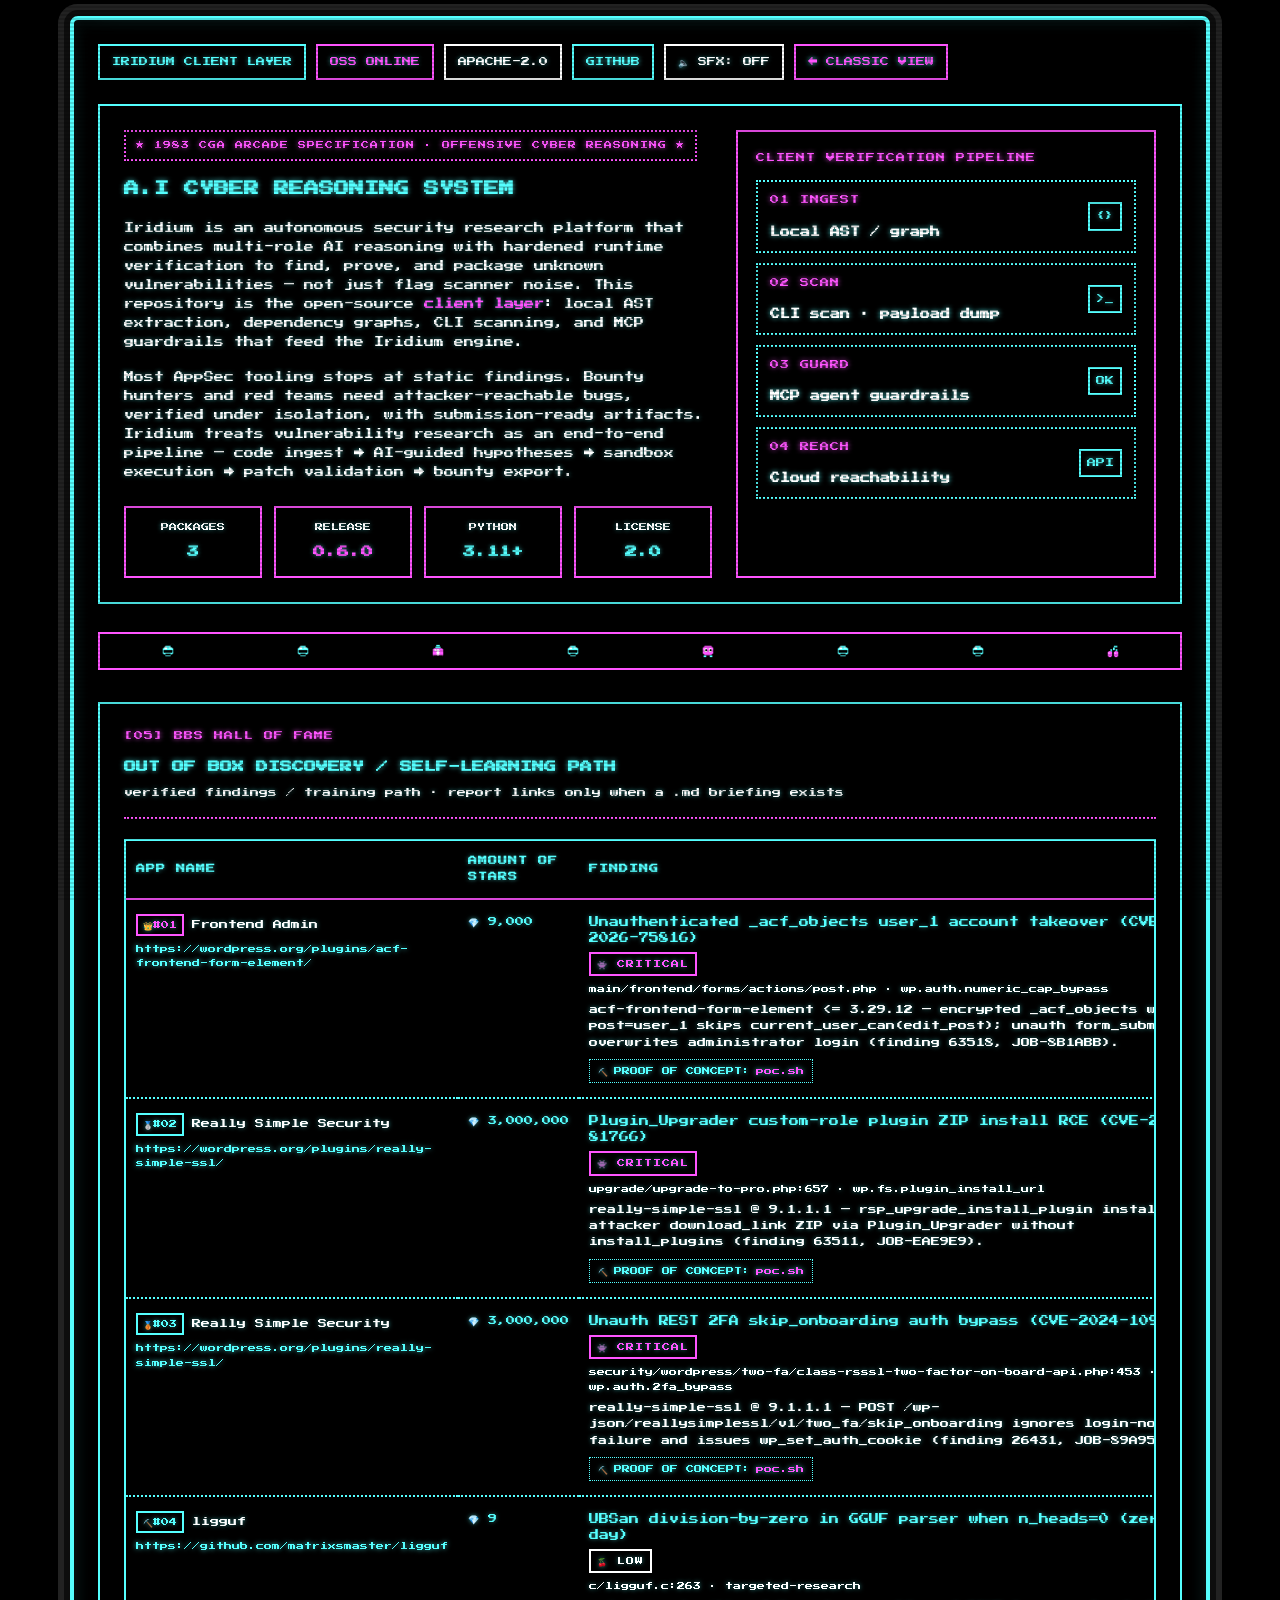
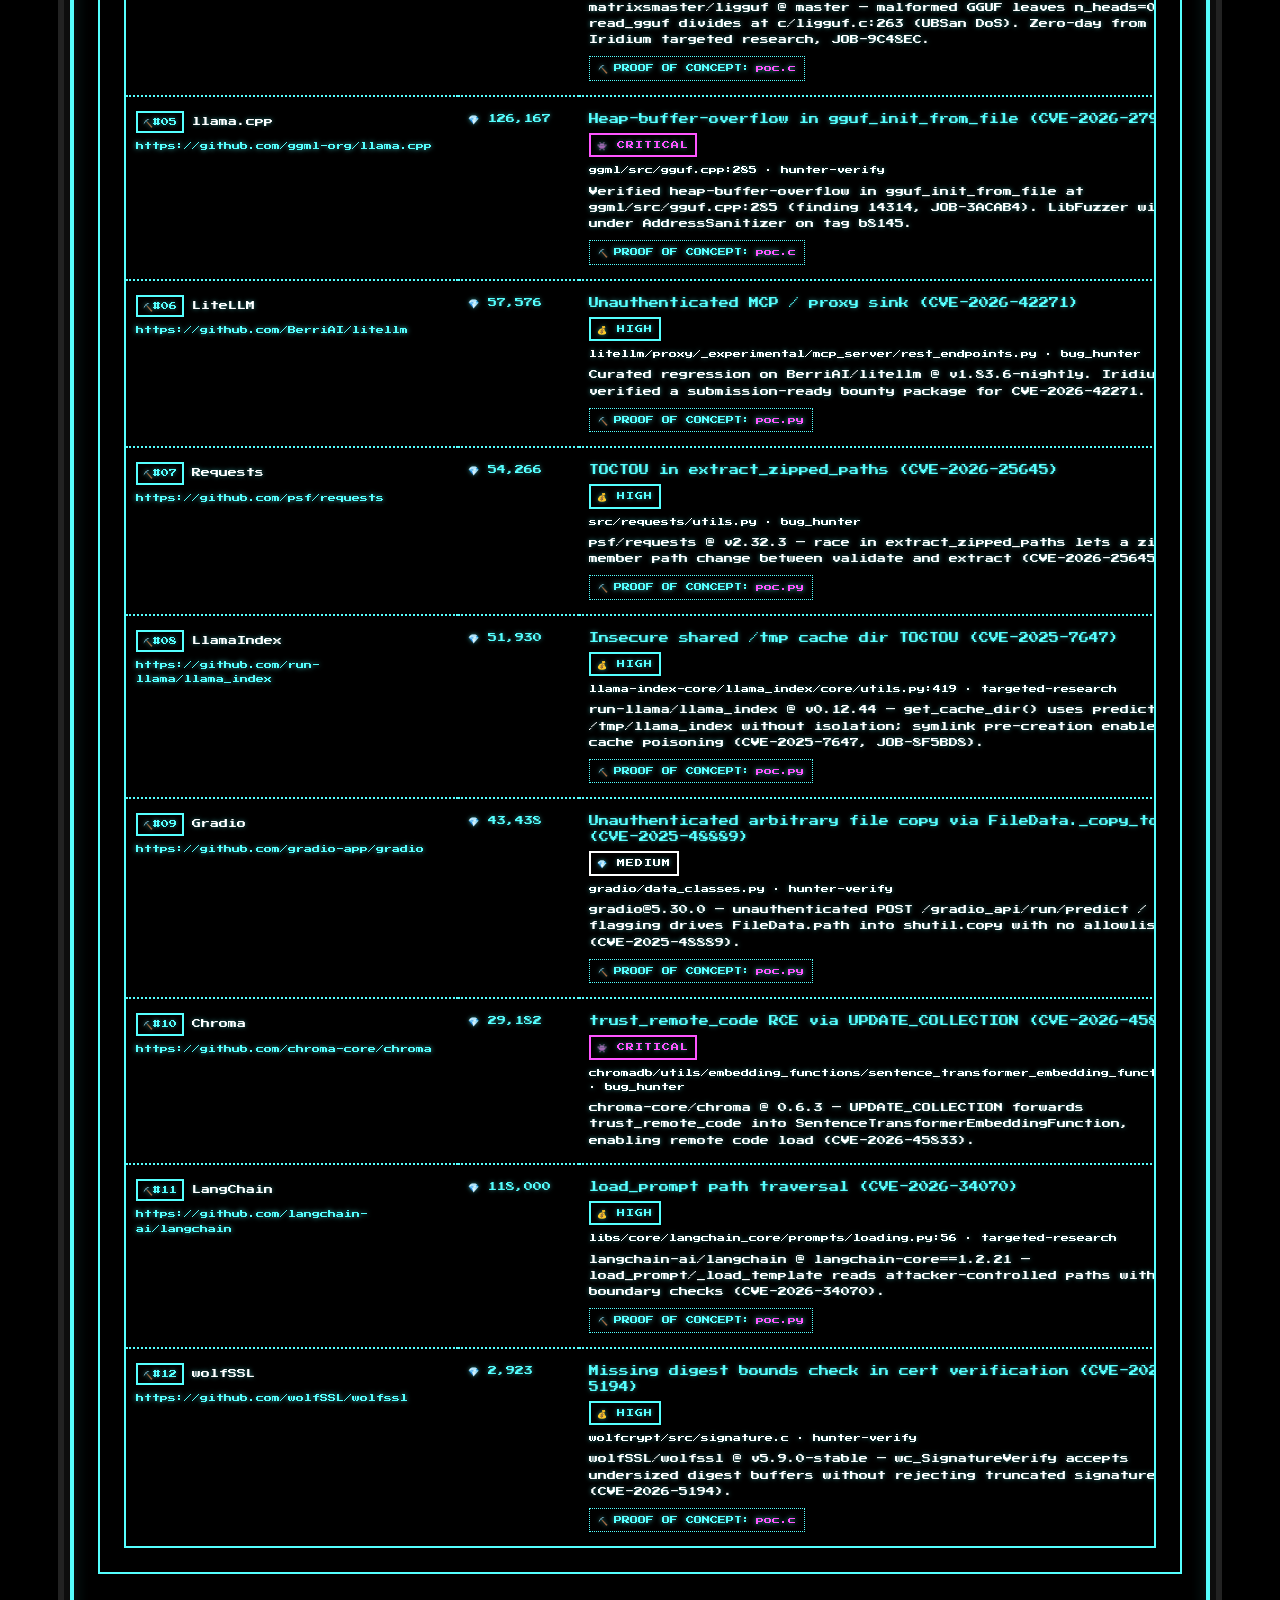
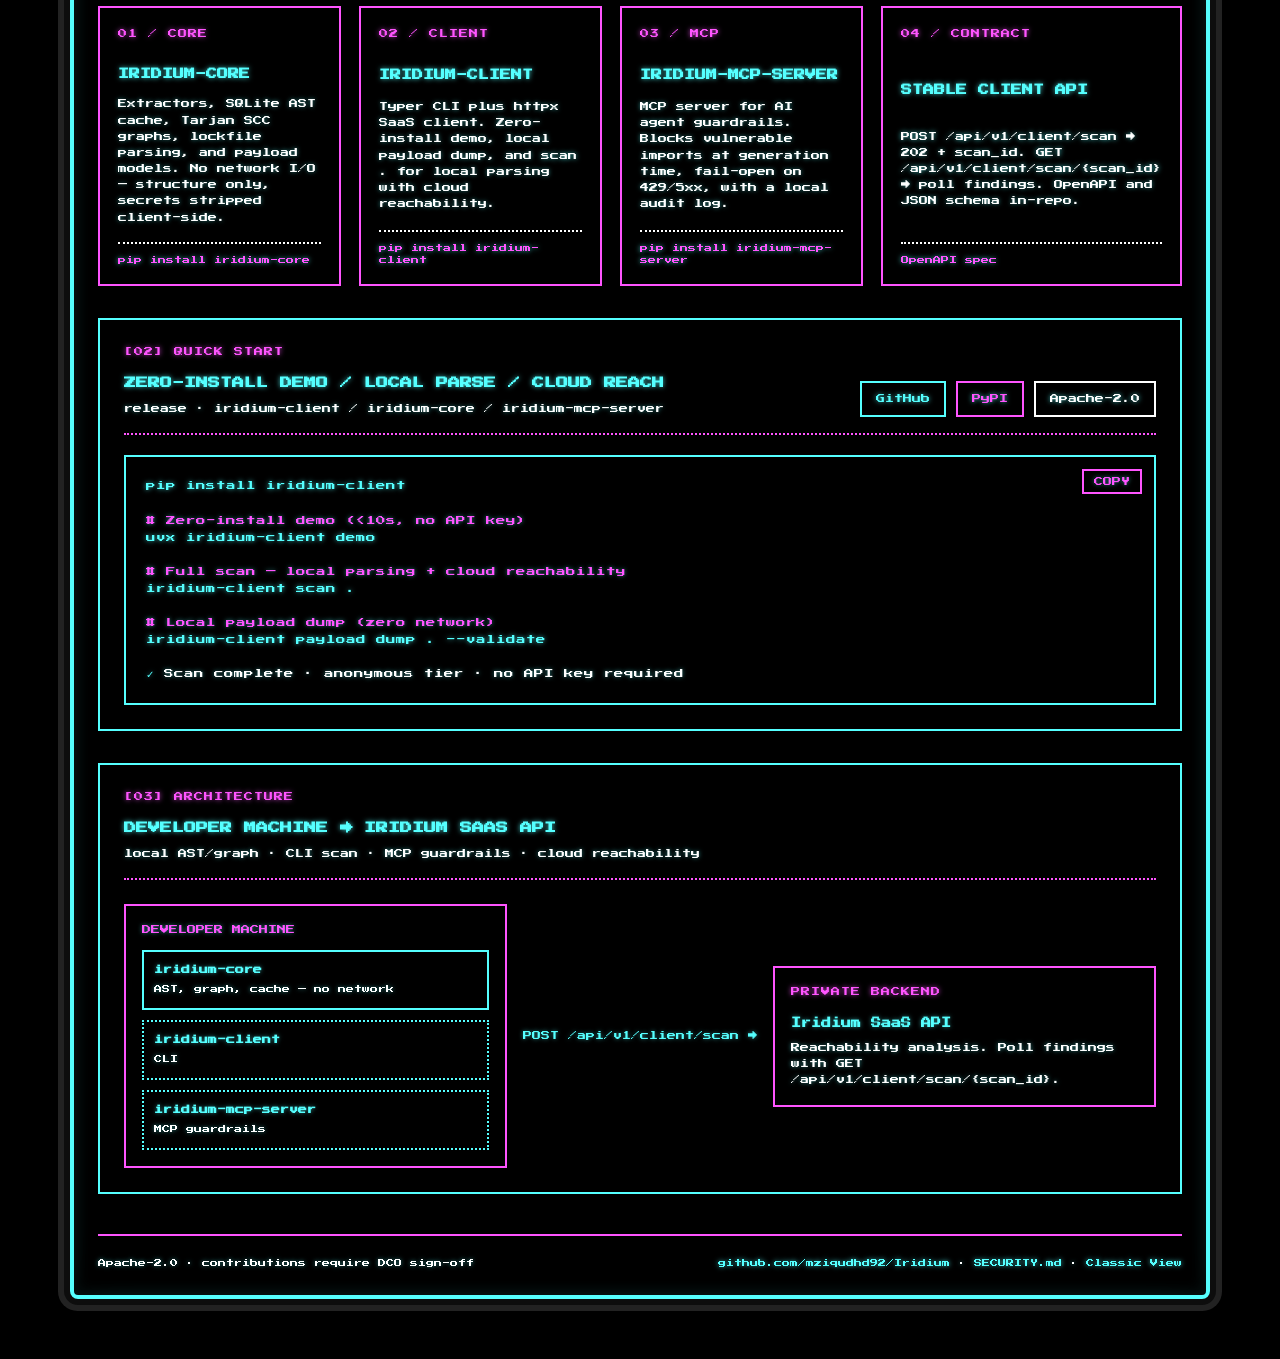
==== commit 32270967: "docs(digger): remove header & sysop notice, move hall of fame under animated row, add poc links Co-a" ====
--- a/docs/digger/index.html
+++ b/docs/digger/index.html
@@ -95,25 +95,6 @@
   <a class="skip" href="#main">SKIP TO CONTENT</a>
 
   <main id="main" class="wrap">
-    <!-- ARCADE HEADER / STATUS BAR -->
-    <header class="digger-header" role="banner">
-      <div class="header-inner">
-        <div class="header-score-item">
-          <span class="arcade-blink">1UP</span>
-          <span class="header-num">084620</span>
-        </div>
-        <div class="header-score-item">
-          <span class="header-label">HIGH</span>
-          <span class="header-num">999990</span>
-        </div>
-        <div class="header-title">
-          <svg class="hud-icon"><use href="#spr-digger"/></svg>
-          <span>DIGGER CGA MODE 4 (1983)</span>
-          <svg class="hud-icon"><use href="#spr-goldbag"/></svg>
-        </div>
-      </div>
-    </header>
-
     <!-- KICKER NAVIGATION -->
     <div class="kicker">
       <span class="pill">Iridium Client Layer</span>
@@ -225,39 +206,32 @@
       </div>
     </div>
 
-    <!-- [04] SYSOP NOTICE -->
-    <section class="panel" aria-labelledby="sysop">
+    <!-- [05] BBS HALL OF FAME -->
+    <section class="panel hall-of-fame" aria-labelledby="hall">
       <div class="panel-head">
         <div>
-          <div class="mono-label">[04] SysOp Notice</div>
-          <h2 id="sysop">V.32bis standard · 14,400 bps <span class="terminal-cursor arcade-blink">█</span></h2>
-        </div>
-      </div>
-      <div class="sysop">
-        <div class="sysop-screen">
-          <pre class="modem-ascii" aria-label="SupraFAXModem 14.4 V.32bis ASCII Art">
-  .-------------------------------------.
- /  [==] SUPRA FAXMODEM 14.4 V.32BIS   /|
-+-------------------------------------+ |
-|  (o) (o) (o) (o) (o) (o) (o) (o)   | |
-|  RD  TD  CD  AA  HS  SD  TR  MR   | |
-|  =================================  |/
-'-------------------------------------'</pre>
-          <img class="pixel-modem" src="../assets/v32bis-modem.svg" width="220" height="150" alt="SupraFAXModem 14.4 V.32bis style illustration" />
-        </div>
-        <div>
-          <p>
-            Access to the Iridium Engine is capped at 14,400 bps (V.32bis standard).
-            V.42bis compression enabled for hardware acceleration.<span class="terminal-cursor arcade-blink">_</span>
-          </p>
-          <pre class="nfo" aria-hidden="true">  ██╗██████╗ ██╗██████╗ ██╗██╗   ██╗███╗   ███╗
-  ██║██╔══██╗██║██╔══██╗██║██║   ██║████╗ ████║
-  ██║██████╔╝██║██║  ██║██║██║   ██║██╔████╔██║
-  ██║██╔══██╗██║██║  ██║██║██║   ██║██║╚██╔╝██║
-  ██║██║  ██║██║██████╔╝██║╚██████╔╝██║ ╚═╝ ██║
-  ╚═╝╚═╝  ╚═╝╚═╝╚═════╝ ╚═╝ ╚═════╝ ╚═╝     ╚═╝
-  local AST/graph  ·  CLI scan  ·  MCP guardrails  ·  cloud reachability</pre>
-        </div>
+          <div class="mono-label">[05] BBS Hall Of Fame</div>
+          <h2 id="hall">out of box discovery / self-learning path</h2>
+          <p>verified findings / training path · report links only when a .md briefing exists</p>
+        </div>
+      </div>
+      <div class="board-wrap" data-findings-board>
+        <table class="board">
+          <thead>
+            <tr>
+              <th>App Name</th>
+              <th>Amount Of Stars</th>
+              <th>Finding</th>
+              <th>Report</th>
+              <th>PoC</th>
+            </tr>
+          </thead>
+          <tbody data-findings-rows>
+            <tr>
+              <td class="board-empty" colspan="5"><span class="arcade-blink">LOADING ARCADE FINDINGS...</span></td>
+            </tr>
+          </tbody>
+        </table>
       </div>
     </section>
 
@@ -381,35 +355,6 @@
       </div>
     </section>
 
-    <!-- [05] BBS HALL OF FAME -->
-    <section class="panel hall-of-fame" aria-labelledby="hall">
-      <div class="panel-head">
-        <div>
-          <div class="mono-label">[05] BBS Hall Of Fame</div>
-          <h2 id="hall">out of box discovery / self-learning path</h2>
-          <p>verified findings / training path · report links only when a .md briefing exists</p>
-        </div>
-      </div>
-      <div class="board-wrap" data-findings-board>
-        <table class="board">
-          <thead>
-            <tr>
-              <th>App Name</th>
-              <th>Amount Of Stars</th>
-              <th>Finding</th>
-              <th>Report</th>
-              <th>PoC</th>
-            </tr>
-          </thead>
-          <tbody data-findings-rows>
-            <tr>
-              <td class="board-empty" colspan="5"><span class="arcade-blink">LOADING ARCADE FINDINGS...</span></td>
-            </tr>
-          </tbody>
-        </table>
-      </div>
-    </section>
-
     <footer>
       <span>Apache-2.0 · contributions require DCO sign-off</span>
       <span>
--- a/docs/digger/styles.css
+++ b/docs/digger/styles.css
@@ -959,6 +959,41 @@
   white-space: nowrap;
 }
 
+.board-poc-row {
+  margin-top: 8px;
+}
+
+.board-poc-link {
+  display: inline-flex;
+  align-items: center;
+  gap: 6px;
+  color: var(--cga-cyan);
+  font-size: 8px;
+  text-decoration: none;
+  border: 1px dotted var(--cga-cyan);
+  padding: 4px 8px;
+  cursor: pointer;
+  background: var(--cga-black);
+  user-select: none;
+  transition: all 0.05s ease;
+}
+.board-poc-link code {
+  color: var(--cga-magenta);
+}
+.board-poc-link:hover {
+  background: var(--cga-cyan);
+  color: var(--cga-black);
+  border-style: solid;
+}
+.board-poc-link:hover code {
+  color: var(--cga-black);
+}
+
+.board-na {
+  color: var(--cga-magenta);
+  font-size: 10px;
+}
+
 .board-empty {
   text-align: center;
   padding: 32px;
